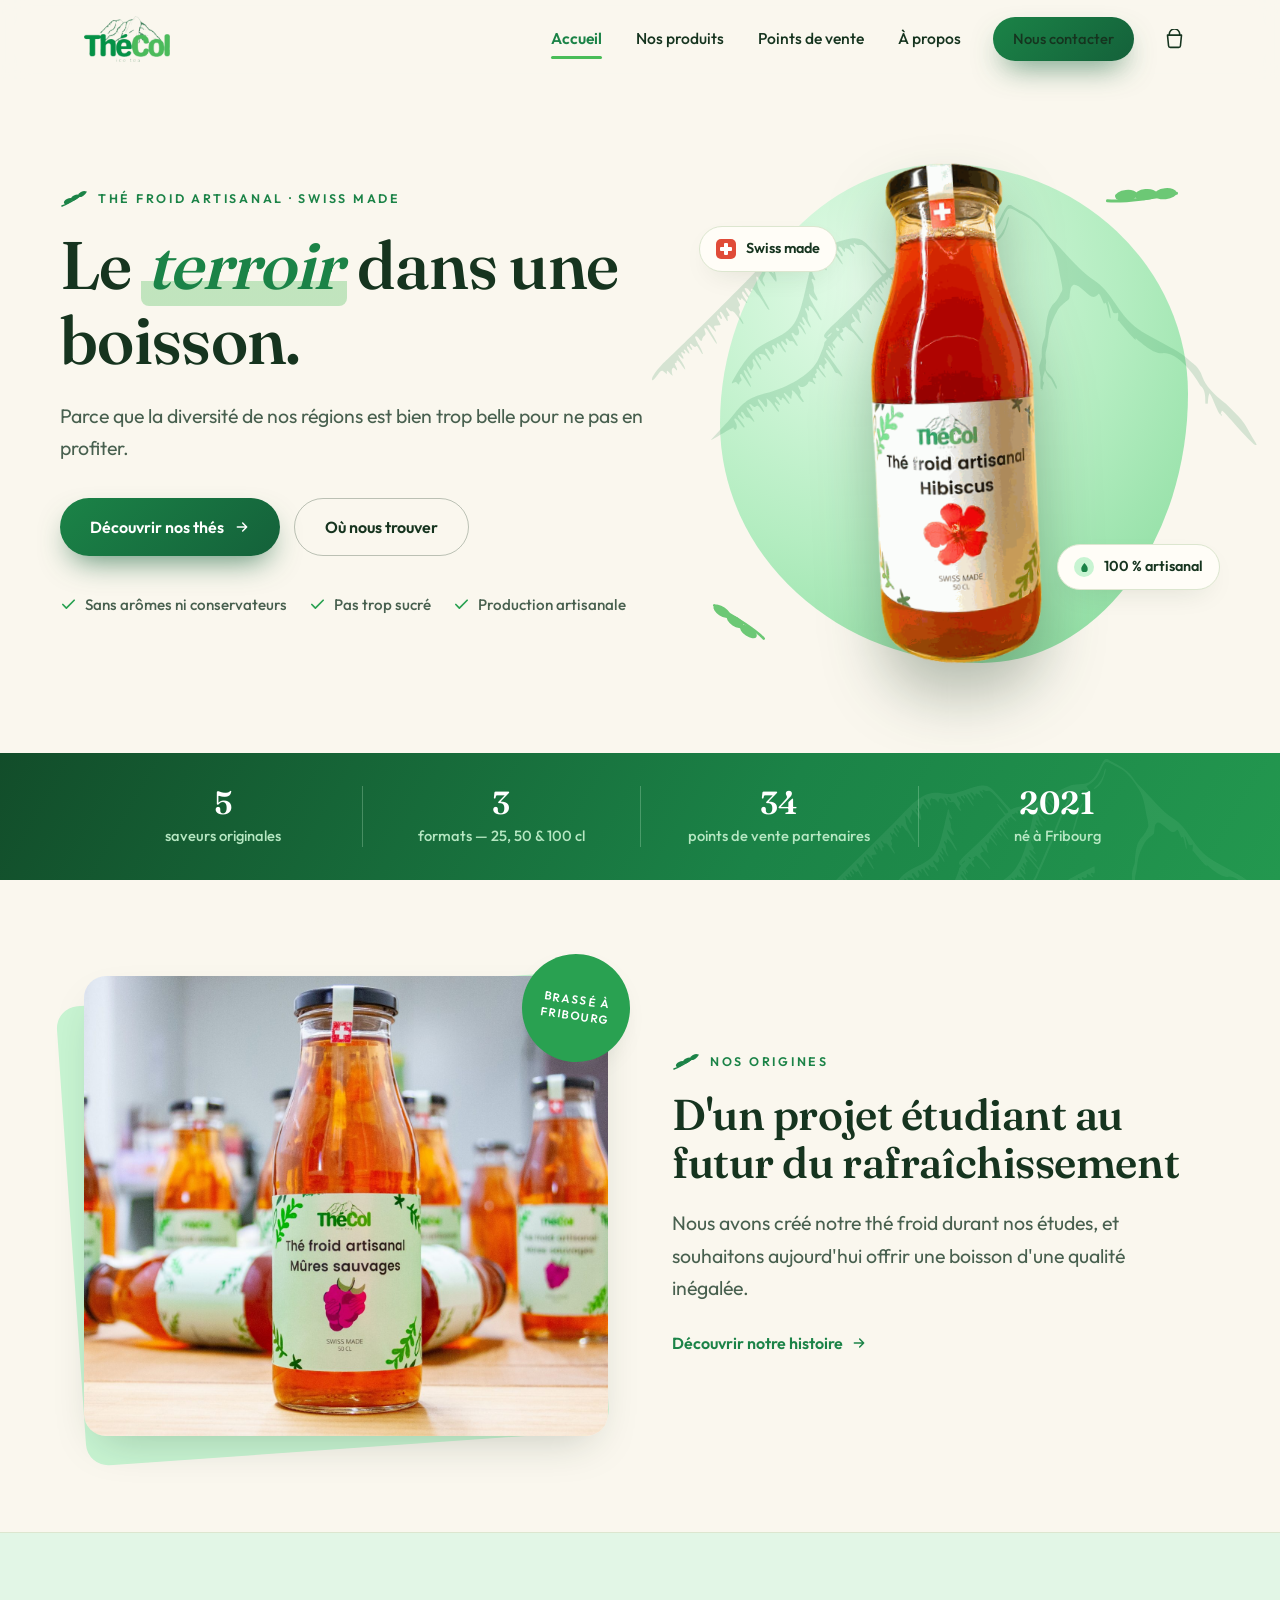
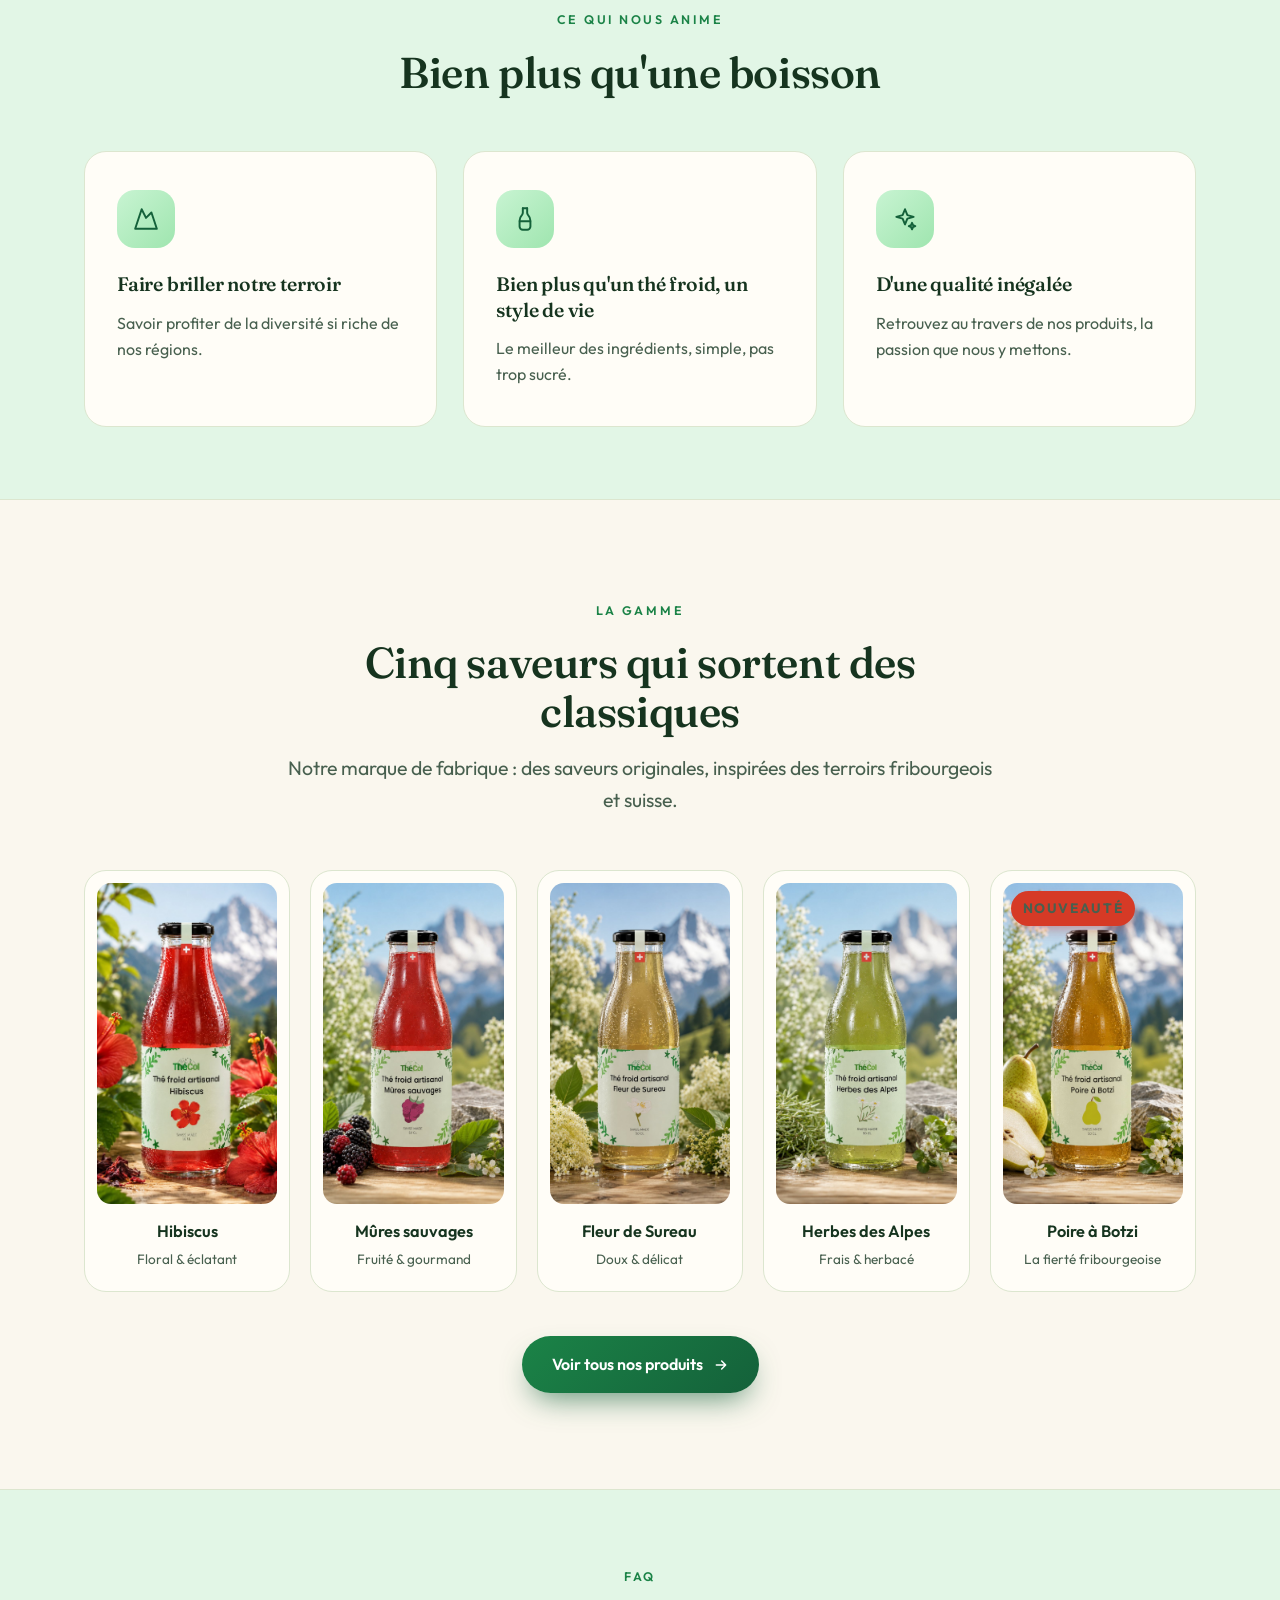
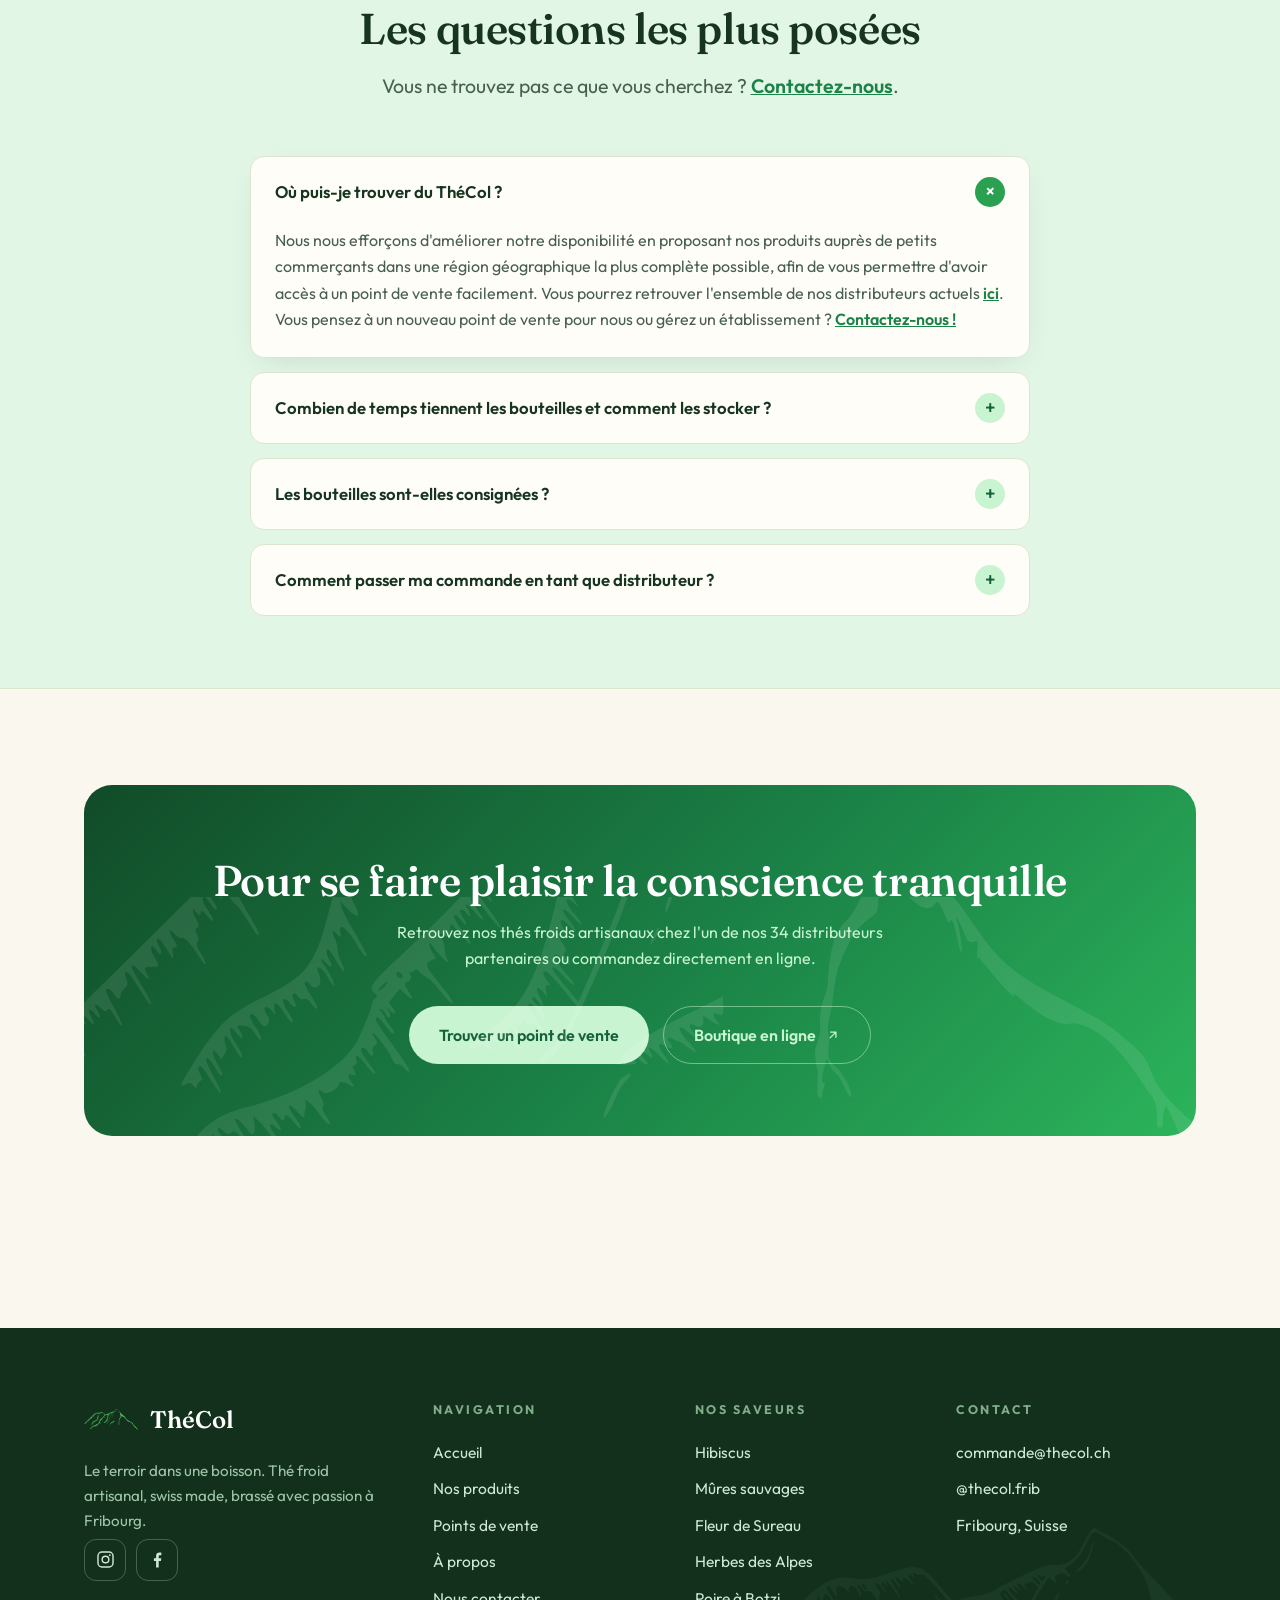
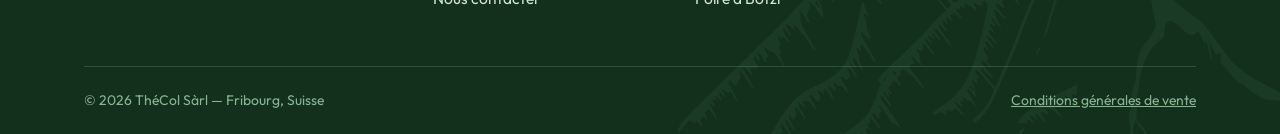
==== index.html @ e75d7a5d "SEO complet, accessibilité, WebP, carte interactive et outils de validation" ====
<!DOCTYPE html>
<html lang="fr">
<head>
  <meta charset="UTF-8">
  <meta name="viewport" content="width=device-width, initial-scale=1.0">
  <title>ThéCol — Le terroir dans une boisson | Thé froid artisanal suisse</title>
  <meta name="description" content="ThéCol brasse à Fribourg des thés froids artisanaux suisses : Hibiscus, Mûres sauvages, Fleur de Sureau, Herbes des Alpes et Poire à Botzi.">
  <link rel="canonical" href="https://philippe-ong.github.io/thecol-site/">
  <meta property="og:type" content="website">
  <meta property="og:site_name" content="ThéCol">
  <meta property="og:title" content="ThéCol — Le terroir dans une boisson">
  <meta property="og:description" content="ThéCol brasse à Fribourg des thés froids artisanaux suisses : Hibiscus, Mûres sauvages, Fleur de Sureau, Herbes des Alpes et Poire à Botzi.">
  <meta property="og:url" content="https://philippe-ong.github.io/thecol-site/">
  <meta property="og:image" content="https://philippe-ong.github.io/thecol-site/assets/web/photo-groupe.jpg">
  <meta name="twitter:card" content="summary_large_image">
  <meta name="twitter:title" content="ThéCol — Le terroir dans une boisson">
  <meta name="twitter:description" content="ThéCol brasse à Fribourg des thés froids artisanaux suisses : Hibiscus, Mûres sauvages, Fleur de Sureau, Herbes des Alpes et Poire à Botzi.">
  <meta name="twitter:url" content="https://philippe-ong.github.io/thecol-site/">
  <meta name="twitter:image" content="https://philippe-ong.github.io/thecol-site/assets/web/photo-groupe.jpg">
  <link rel="icon" type="image/svg+xml" href="assets/web/montagne.svg">
  <link rel="icon" type="image/png" sizes="192x192" href="assets/web/icon-192.png">
  <link rel="apple-touch-icon" href="assets/web/icon-192.png">
  <link rel="stylesheet" href="css/style.css?v=6">
  <script type="application/ld+json">
  {
    "@context": "https://schema.org",
    "@type": "Organization",
    "name": "ThéCol Sàrl",
    "url": "https://philippe-ong.github.io/thecol-site/",
    "logo": "https://philippe-ong.github.io/thecol-site/assets/web/logo-header.png",
    "description": "ThéCol brasse à Fribourg des thés froids artisanaux suisses : Hibiscus, Mûres sauvages, Fleur de Sureau, Herbes des Alpes et Poire à Botzi.",
    "address": {
      "@type": "PostalAddress",
      "addressLocality": "Fribourg",
      "addressCountry": "CH"
    },
    "sameAs": [
      "https://www.instagram.com/thecol.frib/",
      "https://www.facebook.com/thecol.frib/"
    ]
  }
  </script>
  <script type="application/ld+json">
  {
    "@context": "https://schema.org",
    "@type": "FAQPage",
    "mainEntity": [
      {
        "@type": "Question",
        "name": "Où puis-je trouver du ThéCol ?",
        "acceptedAnswer": {
          "@type": "Answer",
          "text": "Nous nous efforçons d'améliorer notre disponibilité en proposant nos produits auprès de petits commerçants dans une région géographique la plus complète possible. Vous retrouverez l'ensemble de nos distributeurs actuels sur la page Points de vente. Vous pensez à un nouveau point de vente pour nous ou gérez un établissement ? Contactez-nous !"
        }
      },
      {
        "@type": "Question",
        "name": "Combien de temps tiennent les bouteilles et comment les stocker ?",
        "acceptedAnswer": {
          "@type": "Answer",
          "text": "Nous appliquons une date de péremption de 6 mois à compter de la production à nos bouteilles. Hermétiquement fermées, il n'est pas nécessaire de les stocker au frigo. Une simple protection à l'abri de la lumière et de la chaleur garantira à vos thés froids un environnement parfait ! Une fois ouvert, laissez votre boisson préférée au frigo et finissez-la sans tarder."
        }
      },
      {
        "@type": "Question",
        "name": "Les bouteilles sont-elles consignées ?",
        "acceptedAnswer": {
          "@type": "Answer",
          "text": "Pour des raisons de logistique, nous n'appliquons pas de consigne sur nos bouteilles. Vous pouvez donc les garder ou les rendre. La plupart de nos distributeurs acceptent de récupérer vos bouteilles vides et nous les transmettent lorsque nous les livrons à nouveau."
        }
      },
      {
        "@type": "Question",
        "name": "Comment passer ma commande en tant que distributeur ?",
        "acceptedAnswer": {
          "@type": "Answer",
          "text": "Si vous êtes déjà distributeur, vous pouvez nous envoyer votre commande par mail à l'adresse commande@thecol.ch. Si vous n'êtes pas encore distributeur et souhaitez en savoir plus, n'hésitez pas à nous contacter, c'est avec plaisir que nous vous renseignerons."
        }
      }
    ]
  }
  </script>
</head>
<body>

  <a class="skip-link" href="#main-content">Aller au contenu</a>

  <!-- ======================= Header ======================= -->
  <header class="site-header">
    <div class="wrap header-inner">
      <a class="brand" href="index.html" aria-label="ThéCol — accueil">
        <img src="assets/web/logo-header.png" alt="ThéCol">
      </a>
      <nav class="main-nav" aria-label="Navigation principale">
        <a href="index.html" class="active" aria-current="page">Accueil</a>
        <a href="produits.html">Nos produits</a>
        <a href="points-de-vente.html">Points de vente</a>
        <a href="a-propos.html">À propos</a>
        <a href="contact.html" class="btn small">Nous contacter</a>
      </nav>
      <div class="header-actions">
        <button class="cart-btn" aria-label="Ouvrir le panier">
          <svg width="21" height="21" viewBox="0 0 24 24" fill="none" stroke="currentColor" stroke-width="1.8" stroke-linecap="round" stroke-linejoin="round" aria-hidden="true"><path d="M6 7V6a6 6 0 0 1 12 0v1"/><path d="M4 7h16l-1.2 12.1a2 2 0 0 1-2 1.9H7.2a2 2 0 0 1-2-1.9L4 7Z"/></svg>
          <span class="cart-count" data-cart-count hidden>0</span>
        </button>
        <button class="nav-toggle" aria-label="Ouvrir le menu" aria-expanded="false">
          <span></span><span></span><span></span>
        </button>
      </div>
    </div>
  </header>

  <main id="main-content">
    <!-- ======================= Hero ======================= -->
    <section class="hero">
      <div class="wrap hero-inner">
        <div>
          <span class="overline">
            <svg width="28" height="18" viewBox="0 0 28 18" aria-hidden="true"><g fill="currentColor"><path d="M2 16C8 14 16 9 26 2" stroke="currentColor" stroke-width="1.5" fill="none" stroke-linecap="round"/><ellipse cx="8" cy="11" rx="4.5" ry="2.2" transform="rotate(-30 8 11)"/><ellipse cx="15" cy="7.5" rx="4.5" ry="2.2" transform="rotate(-30 15 7.5)"/><ellipse cx="22" cy="4" rx="4.5" ry="2.2" transform="rotate(-30 22 4)"/></g></svg>
            Thé froid artisanal · Swiss made
          </span>
          <h1 class="display">Le <em>terroir</em> dans une boisson.</h1>
          <p class="lead">Parce que la diversité de nos régions est bien trop belle pour ne pas en profiter.</p>
          <div class="hero-actions">
            <a class="btn" href="produits.html">Découvrir nos thés
              <svg width="16" height="16" viewBox="0 0 24 24" fill="none" stroke="currentColor" stroke-width="2.2" stroke-linecap="round" stroke-linejoin="round" aria-hidden="true"><path d="M5 12h14m-6-6 6 6-6 6"/></svg>
            </a>
            <a class="btn ghost" href="points-de-vente.html">Où nous trouver</a>
          </div>
          <ul class="hero-facts">
            <li><svg width="17" height="17" viewBox="0 0 24 24" fill="none" stroke="currentColor" stroke-width="2.4" stroke-linecap="round" stroke-linejoin="round" aria-hidden="true"><path d="M20 6 9 17l-5-5"/></svg>Sans arômes ni conservateurs</li>
            <li><svg width="17" height="17" viewBox="0 0 24 24" fill="none" stroke="currentColor" stroke-width="2.4" stroke-linecap="round" stroke-linejoin="round" aria-hidden="true"><path d="M20 6 9 17l-5-5"/></svg>Pas trop sucré</li>
            <li><svg width="17" height="17" viewBox="0 0 24 24" fill="none" stroke="currentColor" stroke-width="2.4" stroke-linecap="round" stroke-linejoin="round" aria-hidden="true"><path d="M20 6 9 17l-5-5"/></svg>Production artisanale</li>
          </ul>
        </div>

        <div class="hero-art" aria-hidden="true">
          <div class="hero-blob"></div>
          <div class="hero-mountain"></div>
          <svg class="sprig s1" width="70" height="46" viewBox="0 0 28 18"><g fill="currentColor"><path d="M2 16C8 14 16 9 26 2" stroke="currentColor" stroke-width="1.2" fill="none" stroke-linecap="round"/><ellipse cx="8" cy="11" rx="4.5" ry="2.2" transform="rotate(-30 8 11)"/><ellipse cx="15" cy="7.5" rx="4.5" ry="2.2" transform="rotate(-30 15 7.5)"/><ellipse cx="22" cy="4" rx="4.5" ry="2.2" transform="rotate(-30 22 4)"/></g></svg>
          <svg class="sprig s2" width="60" height="40" viewBox="0 0 28 18"><g fill="currentColor"><path d="M2 16C8 14 16 9 26 2" stroke="currentColor" stroke-width="1.2" fill="none" stroke-linecap="round"/><ellipse cx="8" cy="11" rx="4.5" ry="2.2" transform="rotate(-30 8 11)"/><ellipse cx="15" cy="7.5" rx="4.5" ry="2.2" transform="rotate(-30 15 7.5)"/><ellipse cx="22" cy="4" rx="4.5" ry="2.2" transform="rotate(-30 22 4)"/></g></svg>
          <img class="hero-bottle" src="assets/web/cut-hibiscus.png" alt="Bouteille de thé froid artisanal ThéCol Hibiscus" width="235" height="720">
          <span class="hero-chip c1"><span class="swiss-cross"></span>Swiss made</span>
          <span class="hero-chip c2"><span class="leaf-dot"><svg width="11" height="11" viewBox="0 0 24 24" fill="currentColor"><path d="M12 2C7 7 5 11 5 15a7 7 0 0 0 14 0c0-4-2-8-7-13Z"/></svg></span>100&nbsp;% artisanal</span>
        </div>
      </div>
    </section>

    <!-- ======================= Stats ======================= -->
    <section class="stats-band" aria-label="ThéCol en quelques chiffres">
      <div class="wrap stats-grid">
        <div class="stat reveal"><b>5</b><span>saveurs originales</span></div>
        <div class="stat reveal d1"><b>3</b><span>formats — 25, 50 &amp; 100&nbsp;cl</span></div>
        <div class="stat reveal d2"><b>34</b><span>points de vente partenaires</span></div>
        <div class="stat reveal d3"><b>2021</b><span>né à Fribourg</span></div>
      </div>
    </section>

    <!-- ======================= Origines ======================= -->
    <section class="section">
      <div class="wrap split">
        <div class="split-img reveal">
          <img src="assets/web/photo-groupe.jpg" alt="Bouteilles de thé froid ThéCol fraîchement produites" loading="lazy">
          <span class="badge-round">Brassé à<br>Fribourg</span>
        </div>
        <div class="reveal d1">
          <span class="overline">
            <svg width="28" height="18" viewBox="0 0 28 18" aria-hidden="true"><g fill="currentColor"><path d="M2 16C8 14 16 9 26 2" stroke="currentColor" stroke-width="1.5" fill="none" stroke-linecap="round"/><ellipse cx="8" cy="11" rx="4.5" ry="2.2" transform="rotate(-30 8 11)"/><ellipse cx="15" cy="7.5" rx="4.5" ry="2.2" transform="rotate(-30 15 7.5)"/><ellipse cx="22" cy="4" rx="4.5" ry="2.2" transform="rotate(-30 22 4)"/></g></svg>
            Nos origines
          </span>
          <h2>D'un projet étudiant au futur du rafraîchissement</h2>
          <p class="lead">Nous avons créé notre thé froid durant nos études, et souhaitons aujourd'hui offrir une boisson d'une qualité inégalée.</p>
          <a class="link-arrow" href="a-propos.html">Découvrir notre histoire
            <svg width="16" height="16" viewBox="0 0 24 24" fill="none" stroke="currentColor" stroke-width="2.2" stroke-linecap="round" stroke-linejoin="round" aria-hidden="true"><path d="M5 12h14m-6-6 6 6-6 6"/></svg>
          </a>
        </div>
      </div>
    </section>

    <!-- ======================= Piliers ======================= -->
    <section class="section tight" style="background: var(--mint-soft); border-block: 1px solid var(--line);">
      <div class="wrap">
        <div class="section-head center reveal">
          <span class="overline">Ce qui nous anime</span>
          <h2>Bien plus qu'une boisson</h2>
        </div>
        <div class="cards-3">
          <article class="pillar reveal">
            <div class="ico">
              <svg width="26" height="26" viewBox="0 0 24 24" fill="none" stroke="currentColor" stroke-width="1.8" stroke-linecap="round" stroke-linejoin="round" aria-hidden="true"><path d="m8 3 4 8 5-5 5 15H2L8 3Z"/></svg>
            </div>
            <h3>Faire briller notre terroir</h3>
            <p>Savoir profiter de la diversité si riche de nos régions.</p>
          </article>
          <article class="pillar reveal d1">
            <div class="ico">
              <svg width="26" height="26" viewBox="0 0 24 24" fill="none" stroke="currentColor" stroke-width="1.8" stroke-linecap="round" stroke-linejoin="round" aria-hidden="true"><path d="M10 2h4"/><path d="M10 2v4.3c0 .6-.2 1.1-.6 1.6C8 9.5 7 11.4 7 13.5V19a3 3 0 0 0 3 3h4a3 3 0 0 0 3-3v-5.5c0-2.1-1-4-2.4-5.6-.4-.5-.6-1-.6-1.6V2"/><path d="M7.2 14h9.6"/></svg>
            </div>
            <h3>Bien plus qu'un thé froid, un style de vie</h3>
            <p>Le meilleur des ingrédients, simple, pas trop sucré.</p>
          </article>
          <article class="pillar reveal d2">
            <div class="ico">
              <svg width="26" height="26" viewBox="0 0 24 24" fill="none" stroke="currentColor" stroke-width="1.8" stroke-linejoin="round" aria-hidden="true"><path d="M12 3l2.2 5.4L20 10l-5.8 1.6L12 17l-2.2-5.4L4 10l5.8-1.6L12 3Z"/><path d="M18.5 15.5l.9 2.1 2.1.9-2.1.9-.9 2.1-.9-2.1-2.1-.9 2.1-.9.9-2.1Z"/></svg>
            </div>
            <h3>D'une qualité inégalée</h3>
            <p>Retrouvez au travers de nos produits, la passion que nous y mettons.</p>
          </article>
        </div>
      </div>
    </section>

    <!-- ======================= Saveurs ======================= -->
    <section class="section">
      <div class="wrap">
        <div class="section-head center reveal">
          <span class="overline">La gamme</span>
          <h2>Cinq saveurs qui sortent des classiques</h2>
          <p class="lead" style="margin-top:16px">Notre marque de fabrique&nbsp;: des saveurs originales, inspirées des terroirs fribourgeois et suisse.</p>
        </div>
        <div class="flavor-row">
          <a class="flavor-card reveal" href="produit-hibiscus.html">
            <img src="assets/web/produit-hibiscus.jpg" alt="ThéCol Hibiscus" loading="lazy">
            <b>Hibiscus</b>
            <span>Floral &amp; éclatant</span>
          </a>
          <a class="flavor-card reveal d1" href="produit-mures.html">
            <img src="assets/web/produit-mures.jpg" alt="ThéCol Mûres sauvages" loading="lazy">
            <b>Mûres sauvages</b>
            <span>Fruité &amp; gourmand</span>
          </a>
          <a class="flavor-card reveal d2" href="produit-sureau.html">
            <img src="assets/web/produit-sureau.jpg" alt="ThéCol Fleur de Sureau" loading="lazy">
            <b>Fleur de Sureau</b>
            <span>Doux &amp; délicat</span>
          </a>
          <a class="flavor-card reveal d3" href="produit-herbes.html">
            <img src="assets/web/produit-herbes.jpg" alt="ThéCol Herbes des Alpes" loading="lazy">
            <b>Herbes des Alpes</b>
            <span>Frais &amp; herbacé</span>
          </a>
          <a class="flavor-card reveal d4" href="produit-poire.html">
            <span class="badge-new">Nouveauté</span>
            <img src="assets/web/produit-poire.jpg" alt="ThéCol Poire à Botzi" loading="lazy">
            <b>Poire à Botzi</b>
            <span>La fierté fribourgeoise</span>
          </a>
        </div>
        <div class="center" style="margin-top: 44px;">
          <a class="btn" href="produits.html">Voir tous nos produits
            <svg width="16" height="16" viewBox="0 0 24 24" fill="none" stroke="currentColor" stroke-width="2.2" stroke-linecap="round" stroke-linejoin="round" aria-hidden="true"><path d="M5 12h14m-6-6 6 6-6 6"/></svg>
          </a>
        </div>
      </div>
    </section>

    <!-- ======================= FAQ ======================= -->
    <section class="section tight" id="faq" style="background: var(--mint-soft); border-block: 1px solid var(--line);">
      <div class="wrap">
        <div class="section-head center reveal">
          <span class="overline">FAQ</span>
          <h2>Les questions les plus posées</h2>
          <p class="lead" style="margin-top:16px">Vous ne trouvez pas ce que vous cherchez&nbsp;? <a href="contact.html" style="color:var(--green-700);font-weight:600;">Contactez-nous</a>.</p>
        </div>
        <div class="faq-list reveal">
          <details class="faq" open>
            <summary>Où puis-je trouver du ThéCol&nbsp;? <span class="faq-plus">+</span></summary>
            <div class="faq-body">
              <p>Nous nous efforçons d'améliorer notre disponibilité en proposant nos produits auprès de petits commerçants dans une région géographique la plus complète possible, afin de vous permettre d'avoir accès à un point de vente facilement. Vous pourrez retrouver l'ensemble de nos distributeurs actuels <a href="points-de-vente.html">ici</a>. Vous pensez à un nouveau point de vente pour nous ou gérez un établissement&nbsp;? <a href="contact.html">Contactez-nous&nbsp;!</a></p>
            </div>
          </details>
          <details class="faq">
            <summary>Combien de temps tiennent les bouteilles et comment les stocker&nbsp;? <span class="faq-plus">+</span></summary>
            <div class="faq-body">
              <p>Nous appliquons une date de péremption de 6 mois à compter de la production à nos bouteilles. Hermétiquement fermées, il n'est pas nécessaire de les stocker au frigo. Une simple protection à l'abri de la lumière et de la chaleur garantira à vos thés froids un environnement parfait&nbsp;! Une fois ouvert, laissez votre boisson préférée au frigo et finissez-la sans tarder, avant que quelqu'un d'autre ne le fasse&nbsp;!</p>
            </div>
          </details>
          <details class="faq">
            <summary>Les bouteilles sont-elles consignées&nbsp;? <span class="faq-plus">+</span></summary>
            <div class="faq-body">
              <p>Pour des raisons de logistique, nous n'appliquons pas de consigne sur nos bouteilles. Vous pouvez donc les garder ou les rendre. La plupart de nos distributeurs acceptent de récupérer vos bouteilles vides et nous les transmettent lorsque nous les livrons à nouveau, mais vous pouvez aussi leur trouver une nouvelle utilisation&nbsp;: gourde, vase, lampe ou chandelier, partagez-nous vos meilleures idées&nbsp;!</p>
            </div>
          </details>
          <details class="faq">
            <summary>Comment passer ma commande en tant que distributeur&nbsp;? <span class="faq-plus">+</span></summary>
            <div class="faq-body">
              <p>Si vous êtes déjà distributeur, vous pouvez nous envoyer votre commande par mail à l'adresse <a href="mailto:commande@thecol.ch">commande@thecol.ch</a> ou à toute autre adresse mail avec laquelle vous auriez déjà eu contact. Si vous n'êtes pas encore distributeur, êtes intéressé à le devenir et souhaitez en savoir plus, n'hésitez pas à <a href="contact.html">nous contacter</a>, c'est avec plaisir que nous vous renseignerons.</p>
            </div>
          </details>
        </div>
      </div>
    </section>

    <!-- ======================= CTA ======================= -->
    <section class="section">
      <div class="wrap">
        <div class="cta-band reveal">
          <div class="mountain" aria-hidden="true"></div>
          <h2>Pour se faire plaisir la conscience tranquille</h2>
          <p>Retrouvez nos thés froids artisanaux chez l'un de nos 34 distributeurs partenaires ou commandez directement en ligne.</p>
          <div class="hero-actions">
            <a class="btn light" href="points-de-vente.html">Trouver un point de vente</a>
            <a class="btn ghost-light" href="https://www.thecol.ch/shop" target="_blank" rel="noopener">Boutique en ligne
              <svg width="14" height="14" viewBox="0 0 24 24" fill="none" stroke="currentColor" stroke-width="2.2" stroke-linecap="round" stroke-linejoin="round" aria-hidden="true"><path d="M7 17 17 7M8 7h9v9"/></svg>
            </a>
          </div>
        </div>
      </div>
    </section>
  </main>

  <!-- ======================= Footer ======================= -->
  <footer class="site-footer">
    <div class="mountain" aria-hidden="true"></div>
    <div class="wrap">
      <div class="footer-grid">
        <div class="footer-brand">
          <div class="foot-logo"><span class="m" aria-hidden="true"></span><b>ThéCol</b></div>
          <p>Le terroir dans une boisson. Thé froid artisanal, swiss made, brassé avec passion à Fribourg.</p>
          <div class="social-row">
            <a href="https://www.instagram.com/thecol.frib/" target="_blank" rel="noopener" aria-label="Instagram">
              <svg width="19" height="19" viewBox="0 0 24 24" fill="none" stroke="currentColor" stroke-width="1.8" stroke-linecap="round" aria-hidden="true"><rect x="2.5" y="2.5" width="19" height="19" rx="5"/><circle cx="12" cy="12" r="4.2"/><circle cx="17.4" cy="6.6" r="1.1" fill="currentColor" stroke="none"/></svg>
            </a>
            <a href="https://www.facebook.com/thecol.frib/" target="_blank" rel="noopener" aria-label="Facebook">
              <svg width="19" height="19" viewBox="0 0 24 24" fill="currentColor" aria-hidden="true"><path d="M13.5 22v-8h2.8l.5-3.5h-3.3V8.2c0-1 .3-1.7 1.7-1.7h1.7V3.4c-.3 0-1.3-.1-2.5-.1-2.5 0-4.2 1.5-4.2 4.3v2.9H7.5V14h2.7v8h3.3Z"/></svg>
            </a>
          </div>
        </div>
        <nav aria-label="Navigation du pied de page">
          <p class="footer-title">Navigation</p>
          <ul>
            <li><a href="index.html">Accueil</a></li>
            <li><a href="produits.html">Nos produits</a></li>
            <li><a href="points-de-vente.html">Points de vente</a></li>
            <li><a href="a-propos.html">À propos</a></li>
            <li><a href="contact.html">Nous contacter</a></li>
          </ul>
        </nav>
        <div>
          <p class="footer-title">Nos saveurs</p>
          <ul>
            <li><a href="produit-hibiscus.html">Hibiscus</a></li>
            <li><a href="produit-mures.html">Mûres sauvages</a></li>
            <li><a href="produit-sureau.html">Fleur de Sureau</a></li>
            <li><a href="produit-herbes.html">Herbes des Alpes</a></li>
            <li><a href="produit-poire.html">Poire à Botzi</a></li>
          </ul>
        </div>
        <div>
          <p class="footer-title">Contact</p>
          <ul>
            <li><a href="mailto:commande@thecol.ch">commande@thecol.ch</a></li>
            <li><a href="https://www.instagram.com/thecol.frib/" target="_blank" rel="noopener">@thecol.frib</a></li>
            <li>Fribourg, Suisse</li>
          </ul>
        </div>
      </div>
      <div class="footer-bottom">
        <span>© <span data-year>2026</span> ThéCol Sàrl — Fribourg, Suisse</span>
        <a href="contact.html#cgv">Conditions générales de vente</a>
      </div>
    </div>
  </footer>

  <script src="js/main.js?v=6"></script>
</body>
</html>
---- css/style.css ----
/* ==========================================================================
   ThéCol — thecol.ch (version remasterisée)
   Palette issue du logo : vert #29a151 / #49bd58, menthe #dbfee0
   ========================================================================== */

/* Polices auto-hébergées (variables, sous-ensemble latin) */
@font-face {
  font-family: "Fraunces";
  src: url("../assets/fonts/fraunces-latin.woff2") format("woff2");
  font-weight: 100 900;
  font-style: normal;
  font-display: swap;
}
@font-face {
  font-family: "Outfit";
  src: url("../assets/fonts/outfit-latin.woff2") format("woff2");
  font-weight: 100 900;
  font-style: normal;
  font-display: swap;
}

:root {
  --ink: #16341f;
  --ink-soft: #48604f;
  --green-800: #14613a;
  --green-700: #1b8347;
  --green: #29a151;
  --green-light: #49bd58;
  --mint: #c8f4d2;
  --mint-soft: #e2f6e6;
  --cream: #faf7ee;
  --card: #fffdf7;
  --line: #dce6cf;
  --red: #e04b38;
  --amber: #d9a441;

  --hibiscus: #d43e4b;   --hibiscus-soft: #fcdfdb;
  --mures: #ad3f7f;      --mures-soft: #f8d9ea;
  --sureau: #c9973b;     --sureau-soft: #f9e8c4;
  --herbes: #63a832;     --herbes-soft: #e5f3cd;
  --poire: #9fb62c;      --poire-soft: #eef3c4;

  --font-display: "Fraunces", Georgia, serif;
  --font-body: "Outfit", "Segoe UI", sans-serif;

  --radius: 22px;
  --radius-sm: 14px;
  --shadow: 0 18px 45px -18px rgba(22, 52, 31, 0.25);
  --shadow-soft: 0 10px 30px -14px rgba(22, 52, 31, 0.18);
  --wrap: 1160px;

  /* Couleurs « accessibles » (contraste texte blanc >= 4.5:1) tout en conservant l'identité */
  --btn-grad-from: #1b8347; /* ratio 4.79:1 sur blanc */
  --btn-grad-to:   #14613a; /* ratio 7.50:1 sur blanc */
  --btn-shadow:   0 14px 30px -10px rgba(20, 97, 58, 0.7);
  --badge-red:    #d63a26; /* ratio 4.67:1 sur blanc */
  --focus-ring:   #0e6b32;
}

* { margin: 0; padding: 0; box-sizing: border-box; }

html { scroll-behavior: smooth; scroll-padding-top: 96px; }

body {
  font-family: var(--font-body);
  font-weight: 400;
  color: var(--ink);
  background: var(--cream);
  line-height: 1.65;
  -webkit-font-smoothing: antialiased;
  overflow-x: hidden;
}

img { max-width: 100%; display: block; }
a { color: inherit; }
ul { list-style: none; }
button { font: inherit; cursor: pointer; }

.wrap { max-width: var(--wrap); margin: 0 auto; padding: 0 24px; }

::selection { background: var(--green-light); color: #fff; }

/* ---------- Accessibilité : skip link, focus, utilitaires ---------- */

/* Focus visible uniforme et net (liens, boutons, champs, contrôles) */
:focus { outline: none; }
a:focus-visible,
button:focus-visible,
input:focus-visible,
textarea:focus-visible,
select:focus-visible,
summary:focus-visible,
[tabindex]:focus-visible,
.format-pill input:focus-visible + span {
  outline: 3px solid var(--focus-ring);
  outline-offset: 3px;
  border-radius: 10px;
}
/* Variante pour les éléments qui ont déjà leur propre cadre (chips, pills, qty) : on conserve la bordure */
.chip:focus-visible,
.cart-btn:focus-visible,
.cart-close:focus-visible,
.nav-toggle:focus-visible,
.ci-remove:focus-visible,
.pd-thumb:focus-visible {
  outline: 3px solid var(--focus-ring);
  outline-offset: 3px;
}

/* Skip link */
.skip-link {
  position: fixed; left: 12px; top: -100px; z-index: 200;
  background: var(--green-800); color: #fff;
  padding: 12px 18px; border-radius: 10px;
  font-weight: 600; text-decoration: none;
  box-shadow: var(--shadow);
  transition: top 0.2s ease;
}
.skip-link:focus,
.skip-link:focus-visible {
  top: 12px;
  outline: 3px solid #fff;
  outline-offset: 2px;
}

/* aria-current pour le lien de navigation actif */
.main-nav a[aria-current="page"] { color: var(--green-700); font-weight: 600; }
.main-nav a[aria-current="page"]::after {
  content: ""; position: absolute; left: 14px; right: 14px; bottom: 2px;
  height: 3px; border-radius: 3px; background: var(--green-light);
}

/* utilitaire visually-hidden pour aria-live concis */
.visually-hidden {
  position: absolute !important;
  width: 1px; height: 1px; padding: 0; margin: -1px;
  overflow: hidden; clip: rect(0, 0, 0, 0);
  white-space: nowrap; border: 0;
}

/* ---------- Typographie ---------- */

h1, h2, h3 { font-family: var(--font-display); font-weight: 560; line-height: 1.12; letter-spacing: -0.01em; }

.display { font-size: clamp(2.7rem, 5.6vw, 4.2rem); }
h2, .h2 { font-size: clamp(1.9rem, 3.4vw, 2.7rem); }
h3 { font-size: 1.22rem; line-height: 1.3; }

.lead { font-size: clamp(1.05rem, 1.6vw, 1.22rem); color: var(--ink-soft); max-width: 58ch; }

.overline {
  display: inline-flex; align-items: center; gap: 10px;
  font-size: 0.78rem; font-weight: 600; letter-spacing: 0.22em;
  text-transform: uppercase; color: var(--green-700);
  margin-bottom: 18px;
}
.overline svg { flex: none; }

.center { text-align: center; }
.center .lead { margin-inline: auto; }

/* ---------- Boutons ---------- */

.btn {
  display: inline-flex; align-items: center; gap: 10px;
  background: linear-gradient(135deg, var(--btn-grad-from), var(--btn-grad-to));
  color: #fff; text-decoration: none;
  font-weight: 600; font-size: 1rem;
  padding: 15px 30px; border-radius: 999px;
  border: none;
  box-shadow: var(--btn-shadow);
  transition: transform 0.2s ease, filter 0.2s ease, box-shadow 0.2s ease;
}
.btn:hover { filter: brightness(1.08) saturate(1.1); transform: translateY(-2px); box-shadow: 0 18px 36px -10px rgba(20, 97, 58, 0.7); }
.btn svg { transition: transform 0.2s ease; }
.btn:hover svg { transform: translateX(3px); }

.btn.ghost {
  background: transparent; color: var(--ink);
  border: 1.5px solid rgba(22, 52, 31, 0.28);
  box-shadow: none;
}
.btn.ghost:hover { background: rgba(22, 52, 31, 0.06); color: var(--ink); transform: translateY(-2px); }

.btn.light { background: var(--mint); color: var(--green-800); box-shadow: none; }
.btn.light:hover { background: #fff; }

.btn.ghost-light { background: transparent; color: var(--mint); border: 1.5px solid rgba(219, 254, 224, 0.45); box-shadow: none; }
.btn.ghost-light:hover { background: rgba(219, 254, 224, 0.12); transform: translateY(-2px); }

.btn.small { padding: 10px 20px; font-size: 0.92rem; }

/* ---------- Header ---------- */

.site-header {
  position: sticky; top: 0; z-index: 60;
  background: rgba(250, 247, 238, 0.86);
  backdrop-filter: blur(14px);
  -webkit-backdrop-filter: blur(14px);
  border-bottom: 1px solid transparent;
  transition: border-color 0.25s ease, box-shadow 0.25s ease;
}
.site-header.scrolled { border-bottom-color: var(--line); box-shadow: 0 8px 30px -20px rgba(22, 52, 31, 0.25); }

.header-inner {
  display: flex; align-items: center; justify-content: flex-start;
  gap: 18px; height: 78px;
}

.brand { display: inline-flex; align-items: center; text-decoration: none; }
.brand img { height: 46px; width: auto; }

.header-actions { display: flex; align-items: center; gap: 2px; }

.cart-btn {
  position: relative; width: 44px; height: 44px;
  border: none; background: none; cursor: pointer;
  border-radius: 12px; display: grid; place-items: center;
  color: var(--ink);
  transition: background 0.2s ease, color 0.2s ease;
}
.cart-btn:hover { background: var(--mint-soft); color: var(--green-800); }
.cart-count {
  position: absolute; top: 1px; right: -1px;
  background: var(--badge-red); color: #fff;
  font-size: 0.68rem; font-weight: 700;
  min-width: 18px; height: 18px; border-radius: 999px;
  display: grid; place-items: center; padding: 0 4px;
}
.cart-count[hidden] { display: none; }

.main-nav { display: flex; align-items: center; gap: 6px; margin-left: auto; }
.main-nav a {
  position: relative;
  text-decoration: none; font-weight: 500; font-size: 0.98rem;
  color: var(--ink); padding: 9px 14px; border-radius: 999px;
  transition: background 0.2s ease, color 0.2s ease;
}
.main-nav a:hover { background: var(--mint-soft); color: var(--green-800); }
.main-nav a.active { color: var(--green-700); font-weight: 600; }
.main-nav a.active::after {
  content: ""; position: absolute; left: 14px; right: 14px; bottom: 2px;
  height: 3px; border-radius: 3px; background: var(--green-light);
}
.main-nav .btn { margin-left: 12px; }

.nav-toggle {
  display: none; background: none; border: none;
  width: 44px; height: 44px; border-radius: 12px;
  align-items: center; justify-content: center; flex-direction: column; gap: 5px;
}
.nav-toggle span { width: 22px; height: 2px; background: var(--ink); border-radius: 2px; transition: transform 0.25s ease, opacity 0.25s ease; }
.nav-open .nav-toggle span:nth-child(1) { transform: translateY(7px) rotate(45deg); }
.nav-open .nav-toggle span:nth-child(2) { opacity: 0; }
.nav-open .nav-toggle span:nth-child(3) { transform: translateY(-7px) rotate(-45deg); }

/* ---------- Hero (accueil) ---------- */

.hero { position: relative; overflow: clip; }
.hero-inner {
  display: grid; grid-template-columns: 1.05fr 0.95fr;
  align-items: center; gap: 40px;
  padding: 64px 0 90px;
}
.hero h1 { margin-bottom: 22px; }
.hero h1 em {
  font-style: italic; color: var(--green-700);
  background-image: linear-gradient(0deg, rgba(73, 189, 88, 0.32) 0 30%, transparent 30%);
  padding: 0 6px; margin: 0 -3px; border-radius: 8px;
}
.hero .lead { margin-bottom: 34px; }
.hero-actions { display: flex; flex-wrap: wrap; gap: 14px; margin-bottom: 36px; }

.hero-facts { display: flex; flex-wrap: wrap; gap: 10px 22px; color: var(--ink-soft); font-size: 0.95rem; font-weight: 500; }
.hero-facts li { display: inline-flex; align-items: center; gap: 8px; }
.hero-facts svg { color: var(--green); flex: none; }

.hero-art { position: relative; display: flex; justify-content: center; align-items: flex-end; min-height: 520px; }
.hero-blob {
  position: absolute; inset: 4% 6% 0 6%;
  background: radial-gradient(circle at 30% 25%, #e3fbe8 0%, #b4edc1 52%, #83d998 100%);
  border-radius: 48% 52% 44% 56% / 52% 46% 54% 48%;
}
.hero-mountain {
  position: absolute; left: 50%; top: 12%; transform: translateX(-50%);
  width: 120%; height: 46%;
  background: var(--green-700);
  opacity: 0.16;
  -webkit-mask: url("../assets/web/montagne.svg") no-repeat center / contain;
  mask: url("../assets/web/montagne.svg") no-repeat center / contain;
}
.hero-bottle { position: relative; height: 500px; width: auto; transform: rotate(-2.5deg); filter: drop-shadow(0 34px 30px rgba(22, 52, 31, 0.3)); }

.hero-chip {
  position: absolute; z-index: 2;
  display: inline-flex; align-items: center; gap: 10px;
  background: var(--card); border: 1px solid var(--line);
  padding: 10px 16px; border-radius: 999px;
  font-weight: 600; font-size: 0.9rem;
  box-shadow: var(--shadow-soft);
  animation: float 5.5s ease-in-out infinite;
}
.hero-chip.c1 { top: 16%; left: 2%; }
.hero-chip.c2 { bottom: 14%; right: 0; animation-delay: -2.6s; }
.swiss-cross {
  width: 20px; height: 20px; border-radius: 5px; background: var(--red);
  position: relative; flex: none;
}
.swiss-cross::before, .swiss-cross::after {
  content: ""; position: absolute; background: #fff; border-radius: 1px;
  top: 50%; left: 50%; transform: translate(-50%, -50%);
}
.swiss-cross::before { width: 12px; height: 4px; }
.swiss-cross::after { width: 4px; height: 12px; }
.leaf-dot { width: 20px; height: 20px; border-radius: 50%; background: var(--mint); color: var(--green-700); display: grid; place-items: center; flex: none; }

@keyframes float {
  0%, 100% { transform: translateY(0); }
  50% { transform: translateY(-12px); }
}

.sprig { position: absolute; color: var(--green-light); opacity: 0.8; }
.sprig.s1 { top: 6%; right: 8%; transform: rotate(24deg); }
.sprig.s2 { bottom: 4%; left: 4%; transform: rotate(-116deg); }

/* ---------- Bande de stats ---------- */

.stats-band {
  position: relative; overflow: hidden;
  background: linear-gradient(120deg, #124d2a, var(--green-700) 60%, #23984f);
}
.stats-band::after {
  content: ""; position: absolute; right: -4%; bottom: -55%; width: 42%; height: 150%;
  background: var(--mint); opacity: 0.08; pointer-events: none;
  -webkit-mask: url("../assets/web/montagne.svg") no-repeat center bottom / contain;
  mask: url("../assets/web/montagne.svg") no-repeat center bottom / contain;
}
.stats-grid { display: grid; grid-template-columns: repeat(4, 1fr); position: relative; z-index: 1; }
.stat { padding: 32px 18px; text-align: center; position: relative; }
.stat + .stat::before {
  content: ""; position: absolute; left: 0; top: 26%; bottom: 26%;
  width: 1px; background: rgba(219, 254, 224, 0.25);
}
.stat b { display: block; font-family: var(--font-display); font-size: 2rem; font-weight: 600; color: #fff; line-height: 1.15; }
.stat span { font-size: 0.92rem; color: #b6e7c2; font-weight: 500; }

/* ---------- Sections ---------- */

.section { padding: 96px 0; overflow-x: clip; }
.section.tight { padding: 72px 0; }
.section-head { max-width: 720px; margin-bottom: 54px; }
.section-head.center { margin-inline: auto; }

/* Origines (split) */
.split { display: grid; grid-template-columns: 1fr 1fr; gap: 64px; align-items: center; }
.split-img { position: relative; }
.split-img > img {
  width: 100%; height: clamp(300px, 36vw, 460px);
  border-radius: var(--radius); box-shadow: var(--shadow);
  object-fit: cover; object-position: center;
  position: relative; z-index: 1;
}
.split-img::before {
  content: ""; position: absolute; inset: 0;
  transform: rotate(-4deg) translate(-14px, 12px);
  background: var(--mint); border-radius: var(--radius);
}
.split-img .badge-round {
  position: absolute; z-index: 2; right: -22px; top: -22px;
  width: 108px; height: 108px; border-radius: 50%;
  background: var(--green); color: #fff;
  display: grid; place-items: center; text-align: center;
  font-weight: 600; font-size: 0.72rem; letter-spacing: 0.14em; text-transform: uppercase;
  padding: 12px; line-height: 1.35;
  box-shadow: var(--shadow-soft);
  transform: rotate(8deg);
}
.split h2 { margin-bottom: 20px; }
.split .lead { margin-bottom: 26px; }

.link-arrow {
  display: inline-flex; align-items: center; gap: 8px;
  color: var(--green-700); font-weight: 600; text-decoration: none;
  border-bottom: 2px solid transparent; padding-bottom: 2px;
  transition: gap 0.2s ease, border-color 0.2s ease;
}
.link-arrow:hover { gap: 13px; border-color: var(--green-light); }

/* Piliers */
.cards-3 { display: grid; grid-template-columns: repeat(3, 1fr); gap: 26px; }
.pillar {
  background: var(--card); border: 1px solid var(--line);
  border-radius: var(--radius); padding: 38px 32px;
  transition: transform 0.25s ease, box-shadow 0.25s ease;
}
.pillar:hover { transform: translateY(-6px); box-shadow: var(--shadow); }
.pillar .ico {
  width: 58px; height: 58px; border-radius: 18px;
  background: linear-gradient(135deg, var(--mint), #9fe5af);
  color: var(--green-800);
  display: grid; place-items: center; margin-bottom: 24px;
  transition: background 0.25s ease, color 0.25s ease;
}
.pillar:hover .ico { background: linear-gradient(135deg, #31bb63, #1d8f46); color: #fff; }
.pillar h3 { margin-bottom: 12px; }
.pillar p { color: var(--ink-soft); }

/* ---------- Gamme (teaser accueil) ---------- */

.flavor-row {
  display: grid; grid-template-columns: repeat(5, 1fr); gap: 20px;
}
.flavor-row.four { grid-template-columns: repeat(4, 1fr); }
.flavor-card {
  text-decoration: none; display: block;
  background: var(--card); border: 1px solid var(--line);
  border-radius: var(--radius); padding: 12px 12px 20px;
  text-align: center;
  transition: transform 0.25s ease, box-shadow 0.25s ease;
  position: relative;
}
.flavor-card:hover { transform: translateY(-8px); box-shadow: var(--shadow); }
.flavor-card img {
  border-radius: var(--radius-sm);
  aspect-ratio: 9 / 16;
  width: 100%;
  /* Le cadre 9/16 colle aux photos bouteilles Git (rapport ~0.56)
     → object-fit: cover remplit tout l'espace sans zones vides ;
       object-position: center garantit bouchon + étiquette + base */
  object-fit: cover; object-position: center;
}
.flavor-card b { display: block; margin-top: 14px; font-weight: 600; font-size: 1.02rem; }
.flavor-card span { font-size: 0.85rem; color: var(--ink-soft); }
.badge-new {
  position: absolute; top: 20px; left: 20px; z-index: 2;
  background: var(--badge-red); color: #fff;
  font-size: 0.72rem; font-weight: 700; letter-spacing: 0.12em; text-transform: uppercase;
  padding: 6px 12px; border-radius: 999px;
  box-shadow: 0 6px 16px -6px rgba(214, 58, 38, 0.6);
}

/* ---------- FAQ ---------- */

.faq-list { max-width: 780px; margin: 0 auto; display: grid; gap: 14px; }
details.faq {
  background: var(--card); border: 1px solid var(--line);
  border-radius: var(--radius-sm); overflow: hidden;
  transition: box-shadow 0.25s ease;
}
details.faq[open] { box-shadow: var(--shadow-soft); }
details.faq summary {
  list-style: none; cursor: pointer;
  display: flex; align-items: center; justify-content: space-between; gap: 18px;
  padding: 20px 24px;
  font-weight: 600; font-size: 1.05rem;
}
details.faq summary::-webkit-details-marker { display: none; }
.faq-plus {
  flex: none; width: 30px; height: 30px; border-radius: 50%;
  background: var(--mint); color: var(--green-800);
  display: grid; place-items: center;
  transition: transform 0.25s ease, background 0.25s ease;
  font-size: 1.2rem; font-weight: 500; line-height: 1;
}
details.faq[open] .faq-plus { transform: rotate(45deg); background: var(--green); color: #fff; }
.faq-body { padding: 0 24px 24px; color: var(--ink-soft); }
.faq-body a { color: var(--green-700); font-weight: 600; }

/* ---------- Bande CTA ---------- */

.cta-band {
  position: relative; overflow: hidden;
  background: linear-gradient(135deg, #114b28, var(--green-700) 55%, #2cb45b);
  border-radius: 28px;
  padding: 72px 56px;
  color: #fff; text-align: center;
}
.cta-band .mountain {
  position: absolute; inset: auto -6% -22% -6%; height: 90%;
  background: #fff; opacity: 0.09;
  -webkit-mask: url("../assets/web/montagne.svg") no-repeat center bottom / cover;
  mask: url("../assets/web/montagne.svg") no-repeat center bottom / cover;
  pointer-events: none;
}
.cta-band h2 { color: #fff; margin-bottom: 14px; }
.cta-band p { color: var(--mint); max-width: 52ch; margin: 0 auto 34px; }
.cta-band .hero-actions { justify-content: center; margin-bottom: 0; }

/* ---------- Page hero (pages intérieures) ---------- */

.page-hero { position: relative; padding: 72px 0 56px; overflow: clip; }
.page-hero h1 { font-size: clamp(2.4rem, 4.6vw, 3.4rem); margin-bottom: 18px; }
.page-hero .lead { max-width: 62ch; }
.page-hero .hero-mountain { top: auto; bottom: -12%; height: 80%; opacity: 0.05; width: 70%; left: auto; right: -18%; transform: none; }

/* ---------- Produits ---------- */

/* Bandeau de prix unique (mêmes prix pour toutes les saveurs) */
.price-banner {
  display: flex; flex-wrap: wrap; align-items: center; justify-content: space-between;
  gap: 18px 30px;
  background: var(--card); border: 1px solid var(--line);
  border-radius: var(--radius); padding: 26px 34px;
  box-shadow: var(--shadow-soft);
}
.price-banner .intro { font-weight: 600; display: flex; align-items: center; gap: 12px; }
.price-banner .intro svg { color: var(--green); flex: none; }
.price-banner .prices { display: flex; flex-wrap: wrap; gap: 10px 34px; }
.price-banner .p { display: flex; align-items: baseline; gap: 9px; }
.price-banner .p .size { font-family: var(--font-display); font-weight: 600; font-size: 1.35rem; color: var(--green-800); }
.price-banner .p .amount { color: var(--ink-soft); font-weight: 600; font-size: 0.98rem; }

/* Sections saveurs pleine largeur */
.flavor-section { --accent: var(--green); --accent-soft: var(--mint-soft); position: relative; overflow: clip; }
.flavor-section.hibiscus { --accent: var(--hibiscus); --accent-soft: var(--hibiscus-soft); }
.flavor-section.mures    { --accent: var(--mures);    --accent-soft: var(--mures-soft); }
.flavor-section.sureau   { --accent: #a5731f;         --accent-soft: var(--sureau-soft); }
.flavor-section.herbes   { --accent: var(--herbes);   --accent-soft: var(--herbes-soft); }
.flavor-section.poire    { --accent: #7d8f1d;         --accent-soft: var(--poire-soft); }

.flavor-section {
  background: linear-gradient(180deg, var(--accent-soft), var(--cream) 135%);
  border-top: 3px solid color-mix(in srgb, var(--accent) 38%, #fff);
}
.flavor-section:last-of-type { border-bottom: 1px solid var(--line); }

.flavor-inner {
  display: grid; grid-template-columns: 0.85fr 1.15fr;
  gap: clamp(34px, 6vw, 84px); align-items: center;
  padding: 76px 0;
}
.flavor-section.rev .flavor-inner > .flavor-visual { order: 2; }

.flavor-visual { position: relative; display: flex; justify-content: center; }
.arch {
  position: relative; display: block; width: min(340px, 84%);
  aspect-ratio: 9 / 16;
  border-radius: 999px 999px 28px 28px;
  overflow: hidden;
  background: var(--accent-soft);
  box-shadow: 0 30px 60px -22px rgba(22, 52, 31, 0.38);
  transform: rotate(-2deg);
  transition: transform 0.35s ease;
}
.flavor-section.rev .arch { transform: rotate(2deg); }
.flavor-section:hover .arch { transform: rotate(0deg) scale(1.015); }
a.arch:focus-visible { outline: 3px solid var(--accent); outline-offset: 4px; }
.arch img {
  width: 100%; height: 100%;
  display: block;
  /* .arch est lui-même en 9/16. Les photos Git des saveurs font ~0.56 (W/H)
     → cover remplit toute la voûte ; center garde bouchon, étiquette, base. */
  object-fit: cover; object-position: center;
}

.flavor-body h2 a { color: inherit; text-decoration: none; transition: color 0.2s ease; }
.flavor-body h2 a:hover { color: var(--accent); }
.arch .badge-new { top: 26px; left: 50%; transform: translateX(-50%); }

.flavor-visual .halo {
  content: ""; position: absolute; z-index: -1;
  inset: 8% -4% -6% -4%;
  background: radial-gradient(closest-side, color-mix(in srgb, var(--accent) 16%, transparent), transparent);
}
.flavor-visual .sprig { color: var(--accent); opacity: 0.55; }
.flavor-visual .sprig.f1 { top: 2%; left: 4%; transform: rotate(-18deg); }
.flavor-visual .sprig.f2 { bottom: 4%; right: 2%; transform: rotate(150deg); }

.flavor-body .tag {
  display: inline-block;
  font-size: 0.75rem; font-weight: 700; letter-spacing: 0.18em; text-transform: uppercase;
  color: var(--accent);
  background: #fff; border: 1px solid color-mix(in srgb, var(--accent) 25%, transparent);
  padding: 7px 16px; border-radius: 999px; margin-bottom: 18px;
}
.flavor-body h2 {
  font-size: clamp(1.9rem, 3.4vw, 2.7rem);
  margin-bottom: 6px;
}
.flavor-body .sub {
  font-family: var(--font-display); font-style: italic;
  color: var(--accent); font-size: 1.25rem; margin-bottom: 18px;
}
.flavor-body .desc { color: var(--ink-soft); max-width: 52ch; margin-bottom: 26px; font-size: 1.04rem; }
.flavor-meta { display: flex; flex-wrap: wrap; align-items: center; gap: 8px 26px; }
.flavor-meta .m { display: flex; align-items: center; gap: 9px; font-weight: 600; font-size: 0.95rem; color: var(--ink); }
.flavor-meta .m svg { color: var(--accent); flex: none; }
.flavor-meta .m .soft { color: var(--ink-soft); font-weight: 500; }

.note-strip {
  display: flex; align-items: flex-start; gap: 16px;
  background: var(--mint-soft); border: 1px solid var(--line);
  border-radius: var(--radius); padding: 22px 26px;
  color: var(--ink-soft);
}
.note-strip svg { flex: none; color: var(--green-700); margin-top: 3px; }
.note-strip b { color: var(--ink); }

.order-grid { display: grid; grid-template-columns: 1fr 1fr; gap: 26px; }
.order-card {
  background: var(--card); border: 1px solid var(--line); border-radius: var(--radius);
  padding: 40px 36px;
}
.order-card .ico { width: 54px; height: 54px; border-radius: 16px; background: linear-gradient(135deg, var(--mint), #9fe5af); color: var(--green-800); display: grid; place-items: center; margin-bottom: 20px; }
.order-card h3 { margin-bottom: 10px; font-size: 1.35rem; }
.order-card p { color: var(--ink-soft); margin-bottom: 22px; }

/* ---------- Points de vente ---------- */

.pos-stats {
  display: flex; flex-wrap: wrap; gap: 22px 36px;
  margin-top: 28px;
}
.pos-stats .pos-stat { display: flex; flex-direction: column; gap: 2px; }
.pos-stats .pos-stat b {
  font-family: var(--font-display);
  font-weight: 600; font-size: 2.2rem;
  color: var(--green-800); line-height: 1;
  letter-spacing: -0.02em;
}
.pos-stats .pos-stat span {
  font-size: 0.92rem;
  color: var(--ink-soft);
  font-weight: 500;
}

/* Carte */
.map-band {
  position: relative; overflow: hidden;
  border-radius: 28px;
  background: linear-gradient(120deg, #0f3d21, var(--green-700) 55%, #23984f);
  padding: 44px 40px 36px;
  box-shadow: var(--shadow);
  color: #fff;
}
.map-band-bg {
  position: absolute; right: -6%; bottom: -60%; width: 46%; height: 170%;
  background: #fff; opacity: 0.07; pointer-events: none;
  -webkit-mask: url("../assets/web/montagne.svg") no-repeat center bottom / contain;
  mask: url("../assets/web/montagne.svg") no-repeat center bottom / contain;
}
.map-band > * { position: relative; z-index: 1; }
.map-head { max-width: 720px; margin-bottom: 26px; }
.map-kicker {
  display: inline-block;
  font-size: 0.78rem; font-weight: 600;
  letter-spacing: 0.22em; text-transform: uppercase;
  color: var(--mint);
  margin-bottom: 14px;
}
.map-head h2 { color: #fff; margin-bottom: 12px; font-size: clamp(1.7rem, 3vw, 2.3rem); }
.map-sub { color: var(--mint); max-width: 56ch; font-size: 1rem; }

.map-legend {
  display: flex; flex-wrap: wrap; gap: 8px 14px;
  margin-top: 18px;
}
.map-legend .leg {
  display: inline-flex; align-items: center; gap: 8px;
  font-size: 0.82rem;
  color: rgba(255, 255, 255, 0.88);
  background: rgba(255, 255, 255, 0.08);
  border: 1px solid rgba(255, 255, 255, 0.14);
  padding: 6px 12px;
  border-radius: 999px;
}
.map-legend .leg .dot {
  width: 10px; height: 10px; border-radius: 50%;
  background: var(--mint);
  box-shadow: 0 0 0 2px rgba(255, 255, 255, 0.85);
}
.map-legend .leg .cnt { color: rgba(255, 255, 255, 0.7); font-weight: 600; }

.map-stage {
  position: relative;
  width: 100%;
  margin-top: 4px;
}
.map-stage svg { width: 100%; height: auto; display: block; }
.map-stage .canton {
  fill: rgba(255, 255, 255, 0.06);
  stroke: rgba(255, 255, 255, 0.22);
  stroke-width: 1;
  transition: fill 0.25s ease, stroke 0.25s ease;
}
.map-stage .canton.has-pos { fill: rgba(200, 244, 210, 0.16); }
.map-stage .canton.lit { fill: rgba(200, 244, 210, 0.34); stroke: var(--mint); stroke-width: 1.2; }
.map-stage .canton.soon { stroke-dasharray: 5 5; opacity: 0.55; }

.map-stage .canton-label {
  font-family: var(--font-body);
  font-size: 11px; font-weight: 700;
  letter-spacing: 0.18em; text-transform: uppercase;
  fill: rgba(255, 255, 255, 0.85);
  pointer-events: none;
  paint-order: stroke;
  stroke: rgba(15, 61, 33, 0.6);
  stroke-width: 2px;
  stroke-linejoin: round;
}
.map-stage .soon-label {
  font-family: var(--font-body);
  font-size: 10px; font-weight: 600;
  letter-spacing: 0.15em; text-transform: uppercase;
  fill: rgba(255, 255, 255, 0.7);
  font-style: italic;
  pointer-events: none;
}

button.map-pin {
  position: absolute;
  transform: translate(-50%, -50%);
  background: transparent;
  border: 0;
  padding: 0;
  width: 18px; height: 18px;
  cursor: pointer;
  z-index: 2;
}
button.map-pin .dot {
  position: absolute; left: 50%; top: 50%;
  width: 14px; height: 14px; border-radius: 50%;
  background: var(--mint);
  border: 2px solid #fff;
  box-shadow: 0 2px 6px rgba(0, 0, 0, 0.35);
  transform: translate(-50%, -50%);
  transition: transform 0.18s ease;
}
button.map-pin .badge {
  position: absolute;
  top: -4px; right: -6px;
  min-width: 16px; height: 16px;
  padding: 0 4px;
  border-radius: 999px;
  background: var(--green-light);
  color: #12301c;
  font-size: 10px; font-weight: 700; line-height: 16px;
  text-align: center;
  border: 1.5px solid #fff;
  box-shadow: 0 2px 4px rgba(0, 0, 0, 0.3);
}
button.map-pin::after {
  content: "";
  position: absolute; left: 50%; top: 50%;
  width: 14px; height: 14px;
  border-radius: 50%;
  background: var(--mint);
  transform: translate(-50%, -50%) scale(1);
  opacity: 0.55;
  animation: pinPulse 2.2s ease-out infinite;
  animation-delay: var(--d, 0s);
  pointer-events: none;
}
@keyframes pinPulse {
  0%   { transform: translate(-50%, -50%) scale(1);   opacity: 0.55; }
  80%  { transform: translate(-50%, -50%) scale(2.4); opacity: 0; }
  100% { transform: translate(-50%, -50%) scale(2.4); opacity: 0; }
}
button.map-pin:hover .dot,
button.map-pin:focus-visible .dot { transform: translate(-50%, -50%) scale(1.35); }
button.map-pin:hover,
button.map-pin:focus-visible { z-index: 5; }
button.map-pin:focus-visible { outline: 2px solid #fff; outline-offset: 4px; border-radius: 50%; }
button.map-pin:hover::after,
button.map-pin:focus-visible::after { animation-play-state: paused; opacity: 0; }
button.map-pin.dim { opacity: 0.22; transform: translate(-50%, -50%) scale(0.8); }
button.map-pin.dim:hover { opacity: 1; transform: translate(-50%, -50%) scale(1.35); }
button.map-pin.hi .dot { transform: translate(-50%, -50%) scale(1.5); }
button.map-pin.hi::after { animation-duration: 0.9s; opacity: 0.7; }

.map-tip {
  position: absolute;
  z-index: 6;
  min-width: 170px; max-width: 240px;
  background: var(--card);
  color: var(--ink);
  border-radius: 14px;
  box-shadow: var(--shadow);
  padding: 12px 14px;
  font-size: 0.88rem;
  pointer-events: none;
  opacity: 0;
  transform: translate(-50%, -100%) translateY(-14px);
  transition: opacity 0.16s ease, transform 0.16s ease;
}
.map-tip.show { opacity: 1; }
.map-tip.flip { transform: translate(-50%, 0) translateY(14px); }
.map-tip::after {
  content: "";
  position: absolute; left: 50%; bottom: -7px;
  width: 14px; height: 14px;
  background: var(--card);
  transform: translateX(-50%) rotate(45deg);
  box-shadow: 2px 2px 4px rgba(0, 0, 0, 0.06);
}
.map-tip.flip::after { top: -7px; bottom: auto; }
.map-tip b { display: block; font-weight: 700; color: var(--ink); margin-bottom: 2px; font-size: 0.95rem; }
.map-tip .tip-canton { font-size: 0.78rem; color: var(--ink-soft); margin-bottom: 8px; text-transform: uppercase; letter-spacing: 0.1em; }
.map-tip ul { list-style: none; padding: 0; margin: 0; display: grid; gap: 3px; color: var(--ink-soft); }
.map-tip ul li { font-size: 0.84rem; line-height: 1.35; }

.map-credit {
  font-size: 0.78rem;
  color: rgba(255, 255, 255, 0.55);
  margin: 14px 0 0;
}

/* Rectangle de zoom sur la carte principale (lie à l'inset) */
.map-stage .zoom-rect {
  fill: none;
  stroke: var(--mint);
  stroke-width: 1.4;
  stroke-dasharray: 6 5;
  opacity: 0.85;
  pointer-events: none;
}

/* Inset zoom du canton de Fribourg */
.map-inset {
  position: absolute;
  right: 28px;
  bottom: 28px;
  width: min(300px, 36%);
  z-index: 6;
  background: rgba(9, 42, 23, 0.72);
  -webkit-backdrop-filter: blur(8px);
  backdrop-filter: blur(8px);
  border: 1px solid rgba(200, 244, 210, 0.18);
  border-radius: 18px;
  padding: 12px 12px 14px;
  box-shadow: 0 18px 40px -16px rgba(0, 0, 0, 0.55), 0 2px 8px rgba(0, 0, 0, 0.25);
}
.map-inset .inset-caption {
  margin: 0 4px 8px;
  font-size: 0.78rem;
  font-weight: 600;
  letter-spacing: 0.16em;
  text-transform: uppercase;
  color: var(--mint);
}
.map-inset .inset-stage { position: relative; }
.map-inset .inset-stage svg { width: 100%; height: auto; display: block; border-radius: 10px; }

/* Dans l'inset : stroke non affecté par le zoom, cantons non-FR estompés */
.map-inset .inset-stage .canton { vector-effect: non-scaling-stroke; opacity: 0.35; }
.map-inset .inset-stage .canton.has-pos { opacity: 1; }
.map-inset .inset-stage .canton.lit { opacity: 1; }
.map-inset .inset-stage .soon { display: none; } /* Pas de Bientôt à zoomer */

/* Pin cluster (carte principale) — pastille agrégée */
button.map-pin.cluster {
  width: 36px;
  height: 36px;
}
button.map-pin.cluster .dot {
  width: 36px;
  height: 36px;
  background: var(--green-light);
  border: 2.5px solid #fff;
  box-shadow: 0 4px 12px rgba(0, 0, 0, 0.4);
}
button.map-pin.cluster .badge {
  position: absolute;
  top: 50%;
  left: 50%;
  transform: translate(-50%, -50%);
  background: transparent;
  border: 0;
  color: #12301c;
  font-size: 0.85rem;
  font-weight: 800;
  line-height: 1;
  min-width: 0;
  height: auto;
  box-shadow: none;
  padding: 0;
  letter-spacing: -0.02em;
}
button.map-pin.cluster::after {
  width: 36px;
  height: 36px;
}
button.map-pin.cluster:hover .dot,
button.map-pin.cluster:focus-visible .dot { transform: translate(-50%, -50%) scale(1.18); }

/* Flash de l'inset quand on clique le cluster */
.map-inset.flash {
  animation: insetFlash 1.2s ease-out;
}
@keyframes insetFlash {
  0%   { box-shadow: 0 0 0 0 rgba(200, 244, 210, 0.85), 0 18px 40px -16px rgba(0, 0, 0, 0.55); }
  100% { box-shadow: 0 0 0 16px rgba(200, 244, 210, 0), 0 18px 40px -16px rgba(0, 0, 0, 0.55); }
}
@media (prefers-reduced-motion: reduce) {
  .map-inset.flash { animation: none; }
}

/* Toolbar */
.pos-toolbar {
  position: sticky; top: 88px; z-index: 40;
  display: flex; flex-wrap: wrap; gap: 14px; align-items: center;
  margin-bottom: 32px;
  background: rgba(250, 247, 238, 0.97);
  -webkit-backdrop-filter: blur(12px);
  backdrop-filter: blur(12px);
  border: 1px solid var(--line);
  box-shadow: 0 6px 18px -8px rgba(22, 52, 31, 0.22), var(--shadow-soft);
  border-radius: 999px;
  padding: 10px 14px;
}
.pos-toolbar .pos-search {
  flex: 1 1 240px; position: relative;
}
.pos-toolbar .pos-search input {
  width: 100%; padding: 11px 18px 11px 42px;
  border-radius: 999px; border: 1.5px solid var(--line);
  background: var(--card); font: inherit; color: var(--ink);
  outline: none; transition: border-color 0.2s ease, box-shadow 0.2s ease;
}
.pos-toolbar .pos-search input:focus { border-color: var(--green-light); box-shadow: 0 0 0 4px rgba(73, 189, 88, 0.15); }
.pos-toolbar .pos-search svg { position: absolute; left: 14px; top: 50%; transform: translateY(-50%); color: var(--ink-soft); }

.chip-row { display: flex; flex-wrap: wrap; gap: 8px; }
.chip {
  border: 1.5px solid var(--line); background: var(--card);
  border-radius: 999px; padding: 8px 16px;
  font-weight: 600; font-size: 0.88rem; color: var(--ink-soft);
  transition: all 0.2s ease;
  cursor: pointer;
}
.chip:hover { border-color: var(--green-light); color: var(--green-700); }
.chip.active { background: var(--green); border-color: var(--green); color: #fff; }
.chip .count { opacity: 0.65; font-weight: 500; margin-left: 4px; }

.pos-count {
  margin-left: auto;
  font-size: 0.86rem;
  font-weight: 600;
  color: var(--ink-soft);
  white-space: nowrap;
}

.canton-title { display: flex; align-items: center; gap: 14px; margin: 44px 0 20px; }
.canton-title h2 { font-size: 1.5rem; }
.canton-title .count-pill { background: var(--mint); color: var(--green-800); font-weight: 700; font-size: 0.85rem; padding: 4px 13px; border-radius: 999px; }
.canton-title::after { content: ""; flex: 1; height: 1px; background: var(--line); }

.pos-grid { display: grid; grid-template-columns: repeat(3, 1fr); gap: 18px; }
.pos-card {
  position: relative;
  background: var(--card); border: 1px solid var(--line); border-radius: var(--radius-sm);
  padding: 22px 22px 18px;
  display: flex; flex-direction: column; gap: 8px;
  transition: transform 0.2s ease, box-shadow 0.2s ease, border-color 0.2s ease;
}
.pos-card:hover { transform: translateY(-4px); box-shadow: var(--shadow-soft); border-color: #d3dcc8; }
.pos-card h3 { font-family: var(--font-body); font-weight: 650; font-size: 1.04rem; }
.pos-card address { font-style: normal; color: var(--ink-soft); font-size: 0.94rem; flex: 1; line-height: 1.45; }
.pos-card address .street { display: block; }
.pos-card address b { color: var(--ink); font-weight: 600; }
.pos-card .link-arrow { font-size: 0.9rem; margin-top: 8px; align-self: flex-start; }

.pos-card-top {
  display: flex; align-items: center; justify-content: space-between;
  gap: 8px; margin-bottom: 2px;
}
.pos-type {
  display: inline-flex; align-items: center; gap: 6px;
  background: var(--mint-soft);
  color: var(--green-800);
  border-radius: 999px;
  padding: 4px 10px 4px 8px;
  font-size: 0.72rem; font-weight: 700;
  letter-spacing: 0.08em; text-transform: uppercase;
}
.pos-type svg { color: var(--green-700); flex: none; }
button.pos-locate {
  display: inline-flex; align-items: center; justify-content: center;
  width: 32px; height: 32px;
  background: transparent;
  border: 1px solid transparent;
  border-radius: 50%;
  color: var(--green-700);
  cursor: pointer;
  transition: background 0.15s ease, border-color 0.15s ease;
}
button.pos-locate:hover { background: var(--mint-soft); }
button.pos-locate:focus-visible { outline: 2px solid var(--green); outline-offset: 2px; }
button.pos-locate svg { width: 16px; height: 16px; }

.pos-card.flash {
  border-color: var(--green-light);
  box-shadow: 0 0 0 3px var(--green-light), var(--shadow-soft);
}

.pos-grid.anim .pos-card {
  animation: posIn 0.45s cubic-bezier(0.2, 0.7, 0.2, 1) both;
  animation-delay: calc(var(--i, 0) * 28ms);
}
@keyframes posIn {
  from { opacity: 0; transform: translateY(14px); }
  to   { opacity: 1; transform: none; }
}

.empty-canton {
  background: var(--mint-soft); border: 1px dashed #c8d8c3; border-radius: var(--radius);
  padding: 34px 30px; color: var(--ink-soft); max-width: 720px;
}
.empty-canton b { color: var(--ink); }
.empty-canton::before {
  content: "";
  display: inline-block;
  width: 18px; height: 18px; margin-right: 8px;
  vertical-align: -3px;
  background: currentColor;
  -webkit-mask: url("data:image/svg+xml;utf8,<svg xmlns='http://www.w3.org/2000/svg' viewBox='0 0 24 24' fill='none' stroke='black' stroke-width='1.8' stroke-linecap='round' stroke-linejoin='round'><circle cx='12' cy='12' r='9'/><path d='m15 9-2 5-2-3-2 4-2-3'/></svg>") no-repeat center / contain;
  mask: url("data:image/svg+xml;utf8,<svg xmlns='http://www.w3.org/2000/svg' viewBox='0 0 24 24' fill='none' stroke='black' stroke-width='1.8' stroke-linecap='round' stroke-linejoin='round'><circle cx='12' cy='12' r='9'/><path d='m15 9-2 5-2-3-2 4-2-3'/></svg>") no-repeat center / contain;
  color: var(--green-700);
  opacity: 0.55;
}

/* ---------- À propos ---------- */

.feature-grid { display: grid; grid-template-columns: repeat(3, 1fr); gap: 26px; }
.feature {
  background: var(--card); border: 1px solid var(--line); border-radius: var(--radius);
  padding: 34px 30px;
}
.feature .ico { width: 52px; height: 52px; border-radius: 16px; background: linear-gradient(135deg, var(--mint), #9fe5af); color: var(--green-800); display: grid; place-items: center; margin-bottom: 20px; }
.feature h3 { margin-bottom: 10px; }
.feature p { color: var(--ink-soft); font-size: 0.98rem; }

.craft-list { display: grid; gap: 26px; }
.craft-item { display: flex; gap: 18px; }
.craft-item .num {
  flex: none; width: 44px; height: 44px; border-radius: 50%;
  background: var(--mint); color: var(--green-800);
  font-family: var(--font-display); font-weight: 600; font-size: 1.15rem;
  display: grid; place-items: center;
}
.craft-item h3 { margin-bottom: 6px; }
.craft-item p { color: var(--ink-soft); font-size: 0.98rem; }

.team-grid { display: grid; grid-template-columns: repeat(4, 1fr); gap: 24px; }
.member {
  background: var(--card); border: 1px solid var(--line); border-radius: var(--radius);
  overflow: hidden;
  transition: transform 0.25s ease, box-shadow 0.25s ease;
}
.member:hover { transform: translateY(-6px); box-shadow: var(--shadow); }
.member img { aspect-ratio: 4 / 5; object-fit: cover; width: 100%; }
.member-body { padding: 22px 22px 26px; }
.member-body .role {
  display: inline-block; background: var(--mint); color: var(--green-800);
  font-size: 0.76rem; font-weight: 700; letter-spacing: 0.1em; text-transform: uppercase;
  padding: 5px 12px; border-radius: 999px; margin-bottom: 12px;
}
.member-body h3 { margin-bottom: 8px; }
.member-body p { font-size: 0.92rem; color: var(--ink-soft); }

/* Timeline */
.timeline { position: relative; max-width: 760px; margin: 0 auto; padding-left: 34px; }
.timeline::before {
  content: ""; position: absolute; left: 8px; top: 8px; bottom: 8px;
  width: 2px; background: linear-gradient(var(--green-light), var(--mint));
  border-radius: 2px;
}
.milestone { position: relative; padding: 0 0 44px 26px; }
.milestone:last-child { padding-bottom: 0; }
.milestone::before {
  content: ""; position: absolute; left: -34px; top: 6px;
  width: 18px; height: 18px; border-radius: 50%;
  background: var(--green); border: 4px solid var(--cream);
  box-shadow: 0 0 0 2px var(--green-light);
  margin-left: 8px;
}
.milestone .date {
  display: inline-block; font-weight: 700; font-size: 0.82rem; letter-spacing: 0.12em;
  text-transform: uppercase; color: var(--green-700); margin-bottom: 8px;
}
.milestone h3 { margin-bottom: 8px; }
.milestone p { color: var(--ink-soft); max-width: 58ch; }

/* Galerie */
.gallery {
  columns: 3 260px;
  column-gap: 16px;
}
.gallery img {
  width: 100%; height: auto;
  margin-bottom: 16px;
  border-radius: var(--radius-sm);
  break-inside: avoid;
  transition: transform 0.3s ease, box-shadow 0.3s ease;
}
.gallery img:hover { transform: scale(1.03) rotate(-1deg); box-shadow: var(--shadow); }

/* ---------- Contact ---------- */

.contact-grid { display: grid; grid-template-columns: 1.25fr 0.75fr; gap: 30px; align-items: start; }

.form-card {
  background: var(--card); border: 1px solid var(--line); border-radius: 26px;
  padding: 44px;
}
.form-row { display: grid; grid-template-columns: 1fr 1fr; gap: 18px; }
.field { margin-bottom: 18px; }
.field label { display: block; font-weight: 600; font-size: 0.92rem; margin-bottom: 7px; }
.field label span { color: var(--red); }
.field input, .field textarea {
  width: 100%; padding: 13px 16px;
  border: 1.5px solid var(--line); border-radius: 12px;
  background: var(--cream); font: inherit; color: var(--ink);
  outline: none; transition: border-color 0.2s ease, box-shadow 0.2s ease;
}
.field input:focus, .field textarea:focus { border-color: var(--green-light); box-shadow: 0 0 0 4px rgba(73, 189, 88, 0.14); background: #fff; }
.field textarea { min-height: 150px; resize: vertical; }
.form-hint { font-size: 0.85rem; color: var(--ink-soft); margin-top: 14px; }

.aside-card {
  background: var(--card); border: 1px solid var(--line); border-radius: 26px;
  padding: 36px; margin-bottom: 22px;
}
.aside-card h3 { margin-bottom: 16px; }
.aside-card p { color: var(--ink-soft); font-size: 0.96rem; margin-bottom: 18px; }
.contact-line {
  display: flex; align-items: center; gap: 12px;
  padding: 12px 0; border-top: 1px solid var(--line);
  font-weight: 500; text-decoration: none; font-size: 0.97rem;
}
.contact-line:hover { color: var(--green-700); }
.contact-line svg { color: var(--green); flex: none; }

/* CGV */
.cgv-list { max-width: 860px; display: grid; gap: 12px; }
.cgv-list details.faq summary { font-size: 0.99rem; padding: 17px 22px; }
.cgv-list .faq-body { font-size: 0.95rem; }

/* ---------- Fiche produit ---------- */

.breadcrumb {
  display: flex; align-items: center; flex-wrap: wrap; gap: 8px;
  font-size: 0.9rem; color: var(--ink-soft);
  padding: 24px 0 0;
}
.breadcrumb a { color: inherit; text-decoration: none; }
.breadcrumb a:hover { color: var(--green-700); }
.breadcrumb .sep { opacity: 0.45; }
.breadcrumb .here { color: var(--ink); font-weight: 600; }

.pd { --accent: var(--green); --accent-soft: var(--mint-soft); }
.pd.hibiscus { --accent: var(--hibiscus); --accent-soft: var(--hibiscus-soft); }
.pd.mures    { --accent: var(--mures);    --accent-soft: var(--mures-soft); }
.pd.sureau   { --accent: #a5731f;         --accent-soft: var(--sureau-soft); }
.pd.herbes   { --accent: var(--herbes);   --accent-soft: var(--herbes-soft); }
.pd.poire    { --accent: #7d8f1d;         --accent-soft: var(--poire-soft); }

.pd-grid {
  display: grid; grid-template-columns: 1fr 1fr;
  gap: clamp(30px, 5vw, 64px);
  align-items: start;
  padding: 30px 0 84px;
}

.pd-gallery { position: sticky; top: 102px; }
.pd-main {
  position: relative;
  border-radius: 26px; overflow: hidden;
  background: var(--accent-soft);
  box-shadow: var(--shadow);
}
.pd-main img { width: 100%; aspect-ratio: 3 / 4; object-fit: contain; display: block; }
.pd-main .badge-new { top: 20px; left: 20px; }
.pd-thumbs { display: flex; flex-wrap: wrap; gap: 12px; margin-top: 14px; }
.pd-thumb {
  width: 84px; flex: none; padding: 0;
  border: 2px solid transparent; border-radius: 14px; overflow: hidden;
  background: none; cursor: pointer;
  transition: border-color 0.2s ease, transform 0.2s ease;
}
.pd-thumb img { width: 100%; aspect-ratio: 1; object-fit: cover; display: block; }
.pd-thumb:hover { transform: translateY(-2px); }
.pd-thumb.active { border-color: var(--accent); }

.pd-body .tag {
  display: inline-block;
  font-size: 0.75rem; font-weight: 700; letter-spacing: 0.18em; text-transform: uppercase;
  color: var(--accent);
  background: #fff; border: 1px solid var(--line);
  padding: 7px 16px; border-radius: 999px;
}
.pd-body h1 { font-size: clamp(2rem, 3.6vw, 2.8rem); margin: 14px 0 4px; }
.pd-body .sub {
  font-family: var(--font-display); font-style: italic;
  color: var(--accent); font-size: 1.2rem;
}
.pd-desc { display: grid; gap: 13px; color: var(--ink-soft); margin: 20px 0 22px; max-width: 58ch; }
.pd-feats { display: flex; flex-wrap: wrap; gap: 8px; margin-bottom: 28px; }
.pd-feat {
  display: inline-flex; align-items: center; gap: 8px;
  background: var(--card); border: 1px solid var(--line);
  border-radius: 999px; padding: 8px 15px;
  font-size: 0.87rem; font-weight: 600; color: var(--ink-soft);
}
.pd-feat svg { color: var(--accent); flex: none; }
.pd-feat .swiss-cross { width: 16px; height: 16px; border-radius: 4px; }
.pd-feat .swiss-cross::before { width: 10px; height: 3px; }
.pd-feat .swiss-cross::after { width: 3px; height: 10px; }

/* Encadré d'achat */
.buy-box {
  background: var(--card); border: 1px solid var(--line);
  border-radius: 22px; padding: 26px;
  box-shadow: var(--shadow-soft);
}
.opt-label {
  display: block;
  font-size: 0.78rem; font-weight: 700; letter-spacing: 0.14em; text-transform: uppercase;
  color: var(--ink-soft); margin-bottom: 10px;
}
.format-pills { display: flex; flex-wrap: wrap; gap: 10px; margin-bottom: 22px; }
.format-pill { position: relative; }
.format-pill input { position: absolute; opacity: 0; pointer-events: none; }
.format-pill span {
  display: flex; flex-direction: column; align-items: center; gap: 2px;
  min-width: 92px;
  border: 1.5px solid var(--line); background: var(--cream);
  border-radius: 14px; padding: 10px 16px;
  font-weight: 650; cursor: pointer;
  transition: border-color 0.2s ease, background 0.2s ease, box-shadow 0.2s ease;
}
.format-pill span b { color: var(--green-800); font-size: 0.88rem; font-weight: 700; }
.format-pill input:checked + span {
  border-color: var(--accent); background: #fff;
  box-shadow: 0 0 0 3px color-mix(in srgb, var(--accent) 20%, transparent);
}
.format-pill input:focus-visible + span { outline: 2px solid var(--accent); outline-offset: 2px; }

.buy-row { display: flex; align-items: center; justify-content: space-between; gap: 16px; flex-wrap: wrap; }
.qty {
  display: inline-flex; align-items: center;
  border: 1.5px solid var(--line); border-radius: 999px; background: var(--cream);
}
.qty button {
  width: 40px; height: 42px; border: none; background: none;
  font-size: 1.25rem; line-height: 1; color: var(--ink); cursor: pointer;
  transition: color 0.15s ease;
}
.qty button:hover { color: var(--green-700); }
.qty input {
  width: 40px; text-align: center; border: none; background: none;
  font: inherit; font-weight: 700; color: var(--ink);
  -moz-appearance: textfield; appearance: textfield;
}
.qty input::-webkit-outer-spin-button, .qty input::-webkit-inner-spin-button { -webkit-appearance: none; margin: 0; }
.qty.sm button { width: 30px; height: 32px; font-size: 1.05rem; }
.qty.sm input { width: 28px; font-size: 0.9rem; }

.buy-total { text-align: right; }
.buy-total span { display: block; font-size: 0.8rem; color: var(--ink-soft); font-weight: 600; }
.buy-total b { font-family: var(--font-display); font-size: 1.75rem; font-weight: 600; color: var(--green-800); line-height: 1.1; }

.buy-actions { margin-top: 18px; }
.buy-actions .btn { width: 100%; justify-content: center; }
.stock-note {
  display: flex; align-items: center; gap: 8px;
  color: var(--green-700); font-weight: 600; font-size: 0.9rem;
  margin-top: 14px;
}

/* ---------- Panier (tiroir) ---------- */

.cart-overlay {
  position: fixed; inset: 0; z-index: 90;
  background: rgba(18, 48, 28, 0.45);
  opacity: 0; visibility: hidden;
  transition: opacity 0.3s ease, visibility 0.3s ease;
}
body.cart-open .cart-overlay { opacity: 1; visibility: visible; }

/* Verrouillage du défilement d'arrière-plan pendant l'ouverture du panier
   (le JS compense aussi la scrollbar avec padding-right pour éviter tout décalage) */
body.cart-open { overflow: hidden; }

.cart-drawer {
  position: fixed; top: 0; right: 0; bottom: 0; z-index: 95;
  width: min(440px, 100vw);
  background: var(--cream);
  display: flex; flex-direction: column;
  box-shadow: -30px 0 60px -30px rgba(18, 48, 28, 0.5);
  transform: translateX(105%);
  transition: transform 0.35s cubic-bezier(0.2, 0.7, 0.2, 1);
  visibility: hidden;
}
body.cart-open .cart-drawer { transform: none; visibility: visible; }

.cart-head {
  display: flex; align-items: center; justify-content: space-between;
  padding: 20px 26px; border-bottom: 1px solid var(--line);
}
.cart-head h3 { font-size: 1.35rem; }
.cart-close {
  width: 38px; height: 38px; border: none; background: none;
  border-radius: 10px; font-size: 1.5rem; line-height: 1; color: var(--ink);
  cursor: pointer;
}
.cart-close:hover { background: var(--mint-soft); }

.cart-items { flex: 1; overflow-y: auto; padding: 6px 26px; }
.cart-item {
  display: grid; grid-template-columns: 60px 1fr auto; gap: 14px;
  align-items: center;
  padding: 16px 0; border-bottom: 1px solid var(--line);
}
.cart-item img { width: 60px; height: 60px; object-fit: cover; border-radius: 12px; }
.ci-name { font-weight: 650; font-size: 0.97rem; line-height: 1.3; }
.ci-size { color: var(--ink-soft); font-size: 0.84rem; margin: 2px 0 8px; }
.ci-right { display: flex; flex-direction: column; align-items: flex-end; gap: 8px; }
.ci-price { font-weight: 700; color: var(--green-800); font-size: 0.95rem; }
.ci-remove {
  border: none; background: none; padding: 0;
  color: var(--ink-soft); font-size: 0.8rem; text-decoration: underline; cursor: pointer;
}
.ci-remove:hover { color: var(--badge-red); }
.cart-empty { text-align: center; color: var(--ink-soft); padding: 60px 14px; }
.cart-empty .btn { margin-top: 18px; }

.cart-foot { padding: 18px 26px 24px; border-top: 1px solid var(--line); background: var(--card); }
.cart-total { display: flex; align-items: baseline; justify-content: space-between; margin-bottom: 14px; font-weight: 600; }
.cart-total b { font-family: var(--font-display); font-size: 1.55rem; color: var(--green-800); }
.cart-foot .btn { width: 100%; justify-content: center; }
.cart-foot .cart-online {
  display: inline-flex; align-items: center; justify-content: center;
  width: 100%; margin-top: 10px;
  text-align: center; text-decoration: none;
}
.cart-note { font-size: 0.83rem; color: var(--ink-soft); margin-top: 12px; }
.cart-note a { color: var(--green-700); font-weight: 600; }

/* ---------- Footer ---------- */

.site-footer {
  position: relative; overflow: hidden;
  background: #12301c; color: #cfe8d4;
  margin-top: 96px;
}
.site-footer .mountain {
  position: absolute; right: -8%; bottom: -18%; width: 55%; height: 85%;
  background: var(--mint); opacity: 0.05;
  -webkit-mask: url("../assets/web/montagne.svg") no-repeat center bottom / contain;
  mask: url("../assets/web/montagne.svg") no-repeat center bottom / contain;
  pointer-events: none;
}
.footer-grid {
  position: relative;
  display: grid; grid-template-columns: 1.4fr 1fr 1fr 1.1fr; gap: 44px;
  padding: 72px 0 54px;
}
.footer-brand .foot-logo { display: flex; align-items: center; gap: 12px; margin-bottom: 18px; }
.footer-brand .foot-logo .m {
  width: 54px; height: 30px; background: var(--green-light);
  -webkit-mask: url("../assets/web/montagne.svg") no-repeat center / contain;
  mask: url("../assets/web/montagne.svg") no-repeat center / contain;
}
.footer-brand .foot-logo b { font-family: var(--font-display); font-size: 1.5rem; color: #fff; font-weight: 600; }
.footer-brand p { font-size: 0.95rem; color: #9dc4a6; max-width: 30ch; }

.site-footer .footer-title {
  font-size: 0.78rem; font-weight: 700; letter-spacing: 0.2em; text-transform: uppercase;
  color: #7fae89; margin-bottom: 18px;
}
.site-footer ul { display: grid; gap: 10px; }
.site-footer ul a { text-decoration: none; color: #cfe8d4; font-size: 0.97rem; transition: color 0.2s ease; }
.site-footer ul a:hover { color: #fff; }

.social-row { display: flex; gap: 10px; margin-top: 6px; }
.social-row a {
  width: 42px; height: 42px; border-radius: 12px;
  border: 1px solid rgba(219, 254, 224, 0.25);
  display: grid; place-items: center; color: #cfe8d4;
  transition: background 0.2s ease, color 0.2s ease, transform 0.2s ease;
}
.social-row a:hover { background: var(--green); border-color: var(--green); color: #fff; transform: translateY(-3px); }

.footer-bottom {
  position: relative;
  border-top: 1px solid rgba(219, 254, 224, 0.15);
  padding: 22px 0;
  display: flex; flex-wrap: wrap; justify-content: space-between; gap: 10px;
  font-size: 0.87rem; color: #8bb495;
}
.footer-bottom a { color: inherit; }
.footer-bottom a:hover { color: #fff; }

/* ---------- Révélation au scroll ---------- */

.reveal { opacity: 0; transform: translateY(26px); transition: opacity 0.7s ease, transform 0.7s ease; }
.reveal.in { opacity: 1; transform: none; }
.reveal.d1 { transition-delay: 0.08s; }
.reveal.d2 { transition-delay: 0.16s; }
.reveal.d3 { transition-delay: 0.24s; }
.reveal.d4 { transition-delay: 0.32s; }

@media (prefers-reduced-motion: reduce) {
  .reveal { opacity: 1; transform: none; transition: none; }
  .hero-chip { animation: none; }
  html { scroll-behavior: auto; }
  .pos-grid.anim .pos-card { animation: none; }
  button.map-pin::after { animation: none; opacity: 0; }
  .map-tip { transition: none; }
}

/* ---------- Responsive ---------- */

@media (max-width: 1020px) {
  .flavor-row, .flavor-row.four { grid-template-columns: repeat(3, 1fr); }
  .team-grid { grid-template-columns: repeat(2, 1fr); }
  .pos-grid { grid-template-columns: repeat(2, 1fr); }
  .cards-3, .feature-grid { grid-template-columns: 1fr 1fr; }
  .footer-grid { grid-template-columns: 1fr 1fr; }
  .map-band { padding: 36px 30px 28px; }
  .map-stage .canton-label { font-size: 10px; }
  button.map-pin { width: 16px; height: 16px; }
}

@media (max-width: 860px) {
  .hero-inner { grid-template-columns: 1fr; padding: 28px 0 48px; gap: 22px; }
  /* Texte/CTA avant l'illustration : ordre DOM respecté, pas d'inversion */
  .hero-art { min-height: 320px; order: 0; }
  .hero-bottle { height: 300px; max-width: 78vw; }
  .split { grid-template-columns: 1fr; gap: 40px; }
  .split.rev .split-img { order: -1; }
  .split-img { margin-inline: 14px; }
  .split-img .badge-round { right: -8px; top: -8px; width: 96px; height: 96px; font-size: 0.68rem; padding: 10px; }
  .stats-grid { grid-template-columns: 1fr 1fr; }
  .stat:nth-child(3)::before { display: none; }
  .flavor-inner { grid-template-columns: 1fr; padding: 56px 0; gap: 36px; }
  .flavor-section.rev .flavor-inner > .flavor-visual { order: 0; }
  .arch { width: min(300px, 82%); }
  .price-banner { flex-direction: column; align-items: flex-start; }
  .order-grid, .contact-grid { grid-template-columns: 1fr; }
  .form-card { padding: 30px 24px; }
  .section { padding: 64px 0; }

  .nav-toggle { display: inline-flex; }
  .header-actions { margin-left: auto; }
  .pd-grid { grid-template-columns: 1fr; padding-bottom: 60px; }
  .pd-gallery { position: static; }
  .main-nav {
    position: fixed; inset: 78px 0 auto 0; z-index: 55;
    flex-direction: column; align-items: stretch; gap: 4px;
    background: var(--cream);
    border-bottom: 1px solid var(--line);
    box-shadow: 0 30px 50px -30px rgba(22, 52, 31, 0.4);
    padding: 18px 22px 26px;
    transform: translateY(-130%); opacity: 0;
    transition: transform 0.3s ease, opacity 0.3s ease;
  }
  .nav-open .main-nav { transform: none; opacity: 1; }
  .main-nav a { padding: 13px 16px; font-size: 1.05rem; }
  .main-nav a.active::after { display: none; }
  .main-nav a.active { background: var(--mint-soft); }
  .main-nav .btn { margin: 12px 0 0; justify-content: center; }
  .map-band { padding: 30px 22px 22px; border-radius: 22px; }
  .map-stage .canton-label { font-size: 9px; }
  .map-inset {
    position: static;
    width: 100%;
    margin-top: 16px;
    right: auto;
    bottom: auto;
  }
  .pos-toolbar {
    top: 78px;
    border-radius: 22px;
    flex-wrap: wrap;
  }
  .pos-toolbar .chip-row {
    flex-wrap: nowrap;
    overflow-x: auto;
    -webkit-overflow-scrolling: touch;
    scrollbar-width: thin;
    padding-bottom: 4px;
  }
  .pos-toolbar .chip-row::-webkit-scrollbar { height: 4px; }
  .pos-toolbar .chip-row::-webkit-scrollbar-thumb { background: var(--line); border-radius: 4px; }
  .pos-toolbar .chip { white-space: nowrap; flex: none; }
  .pos-count { display: none; }
  .pos-stats { gap: 18px 26px; }
}

@media (max-width: 560px) {
  .flavor-row, .flavor-row.four { grid-template-columns: 1fr 1fr; }
  .flavor-row:not(.four) .flavor-card:last-child { grid-column: 1 / -1; }
  .cards-3, .feature-grid, .pos-grid, .team-grid, .format-grid { grid-template-columns: 1fr; }
  .gallery { columns: 2 150px; }
  .form-row { grid-template-columns: 1fr; }
  .stats-grid { grid-template-columns: 1fr 1fr; }
  .cta-band { padding: 54px 26px; }
  .hero-chip.c1 { left: -6px; }
  .hero-chip.c2 { right: -6px; }
  .footer-grid { grid-template-columns: 1fr; gap: 32px; padding: 54px 0 40px; }
}

/* Très petits écrans (320/375/390) : bouteille contenue, chips repositionnées, padding serré */
@media (max-width: 420px) {
  .hero-inner { padding: 18px 0 40px; gap: 18px; }
  .hero-art { min-height: 260px; }
  .hero-bottle { height: 240px; max-width: 72vw; }
  .hero-chip { font-size: 0.78rem; padding: 7px 12px; }
  .hero-chip.c1 { left: 4px; top: 8%; }
  .hero-chip.c2 { right: 4px; bottom: 8%; }
  .wrap { padding: 0 16px; }
}
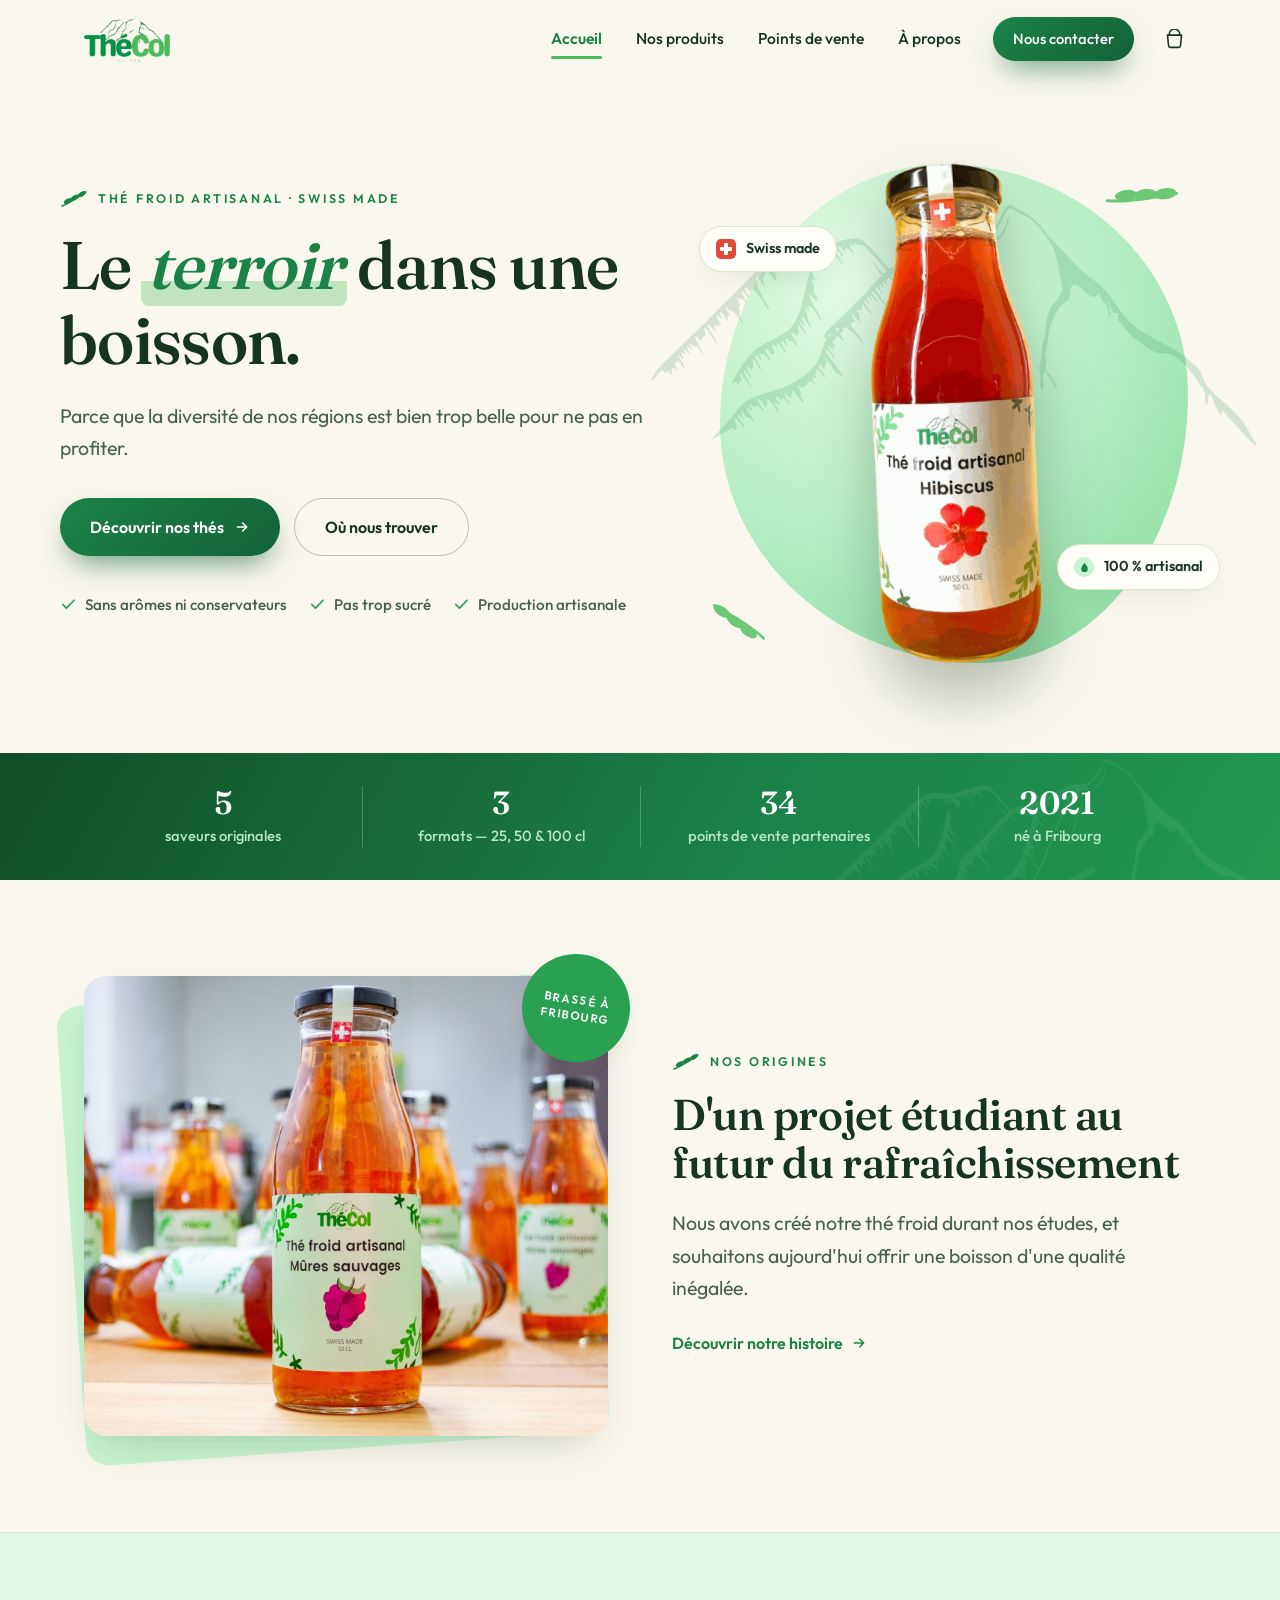
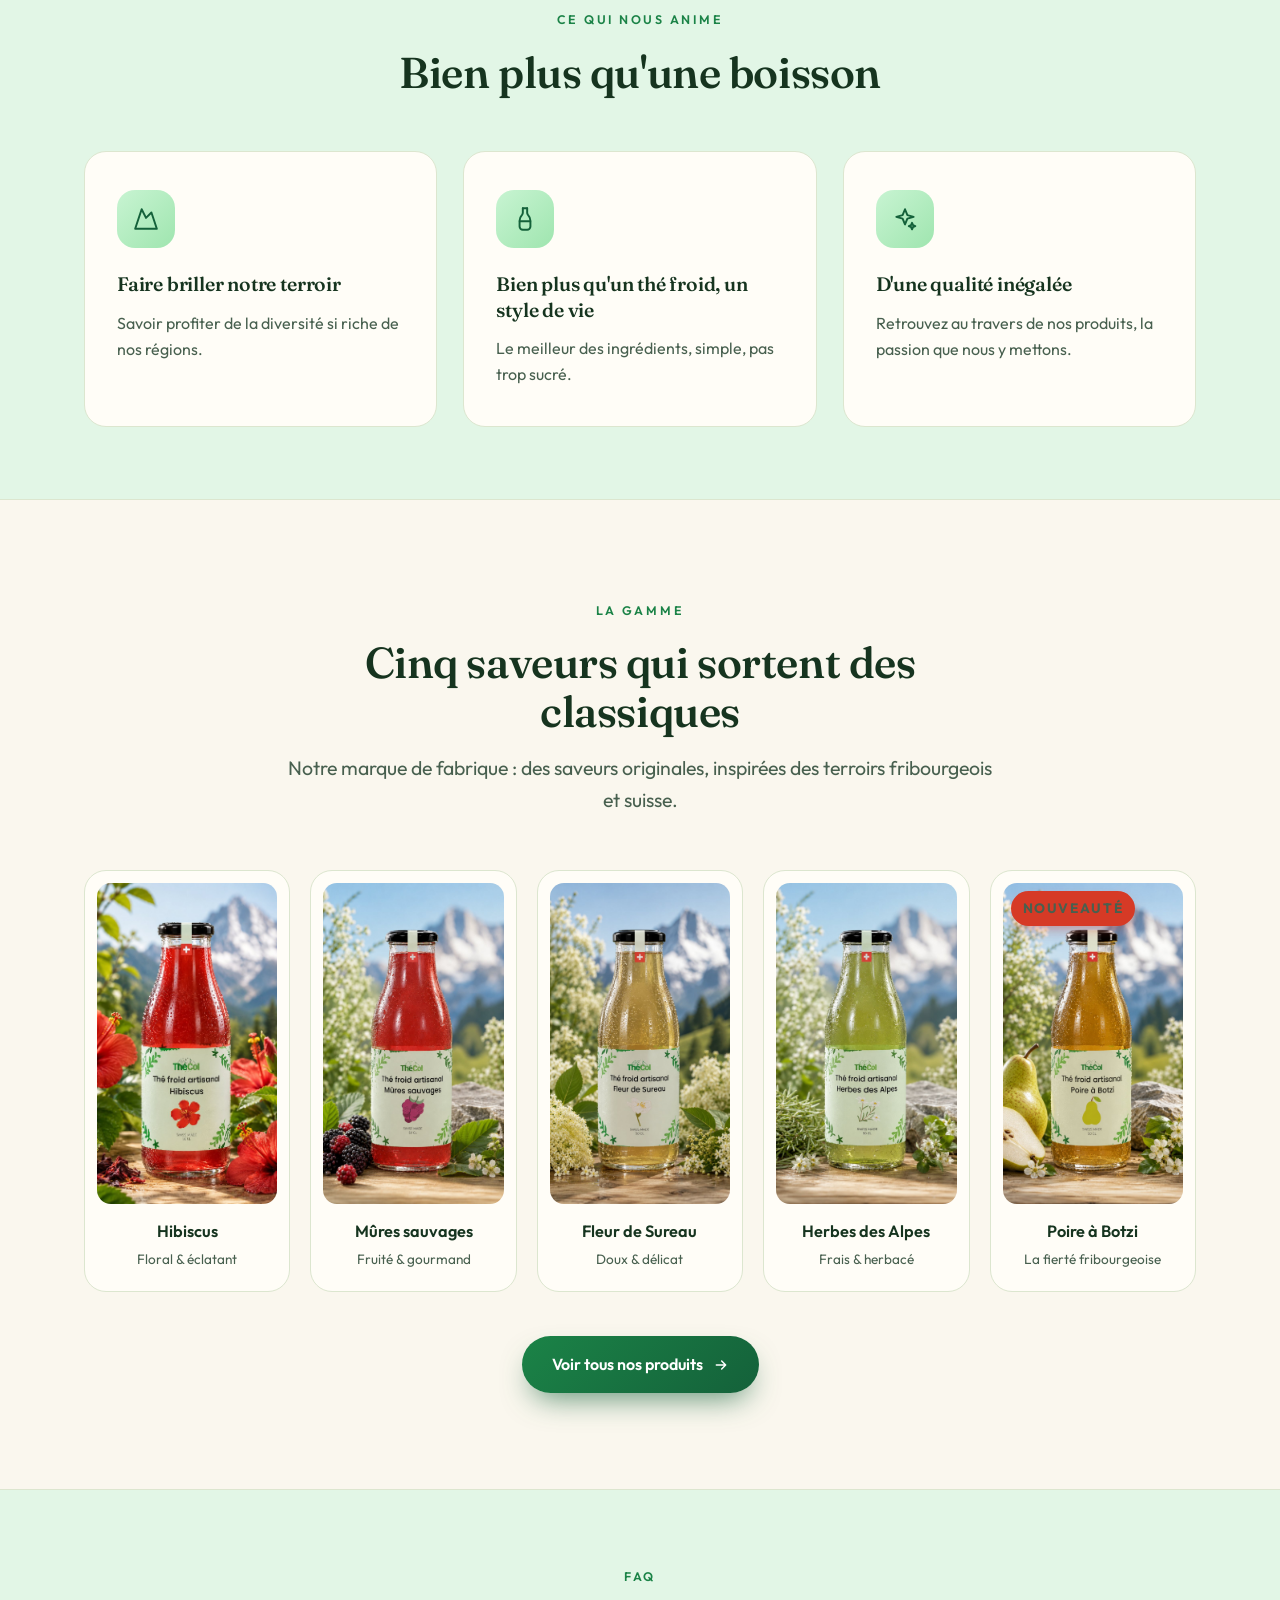
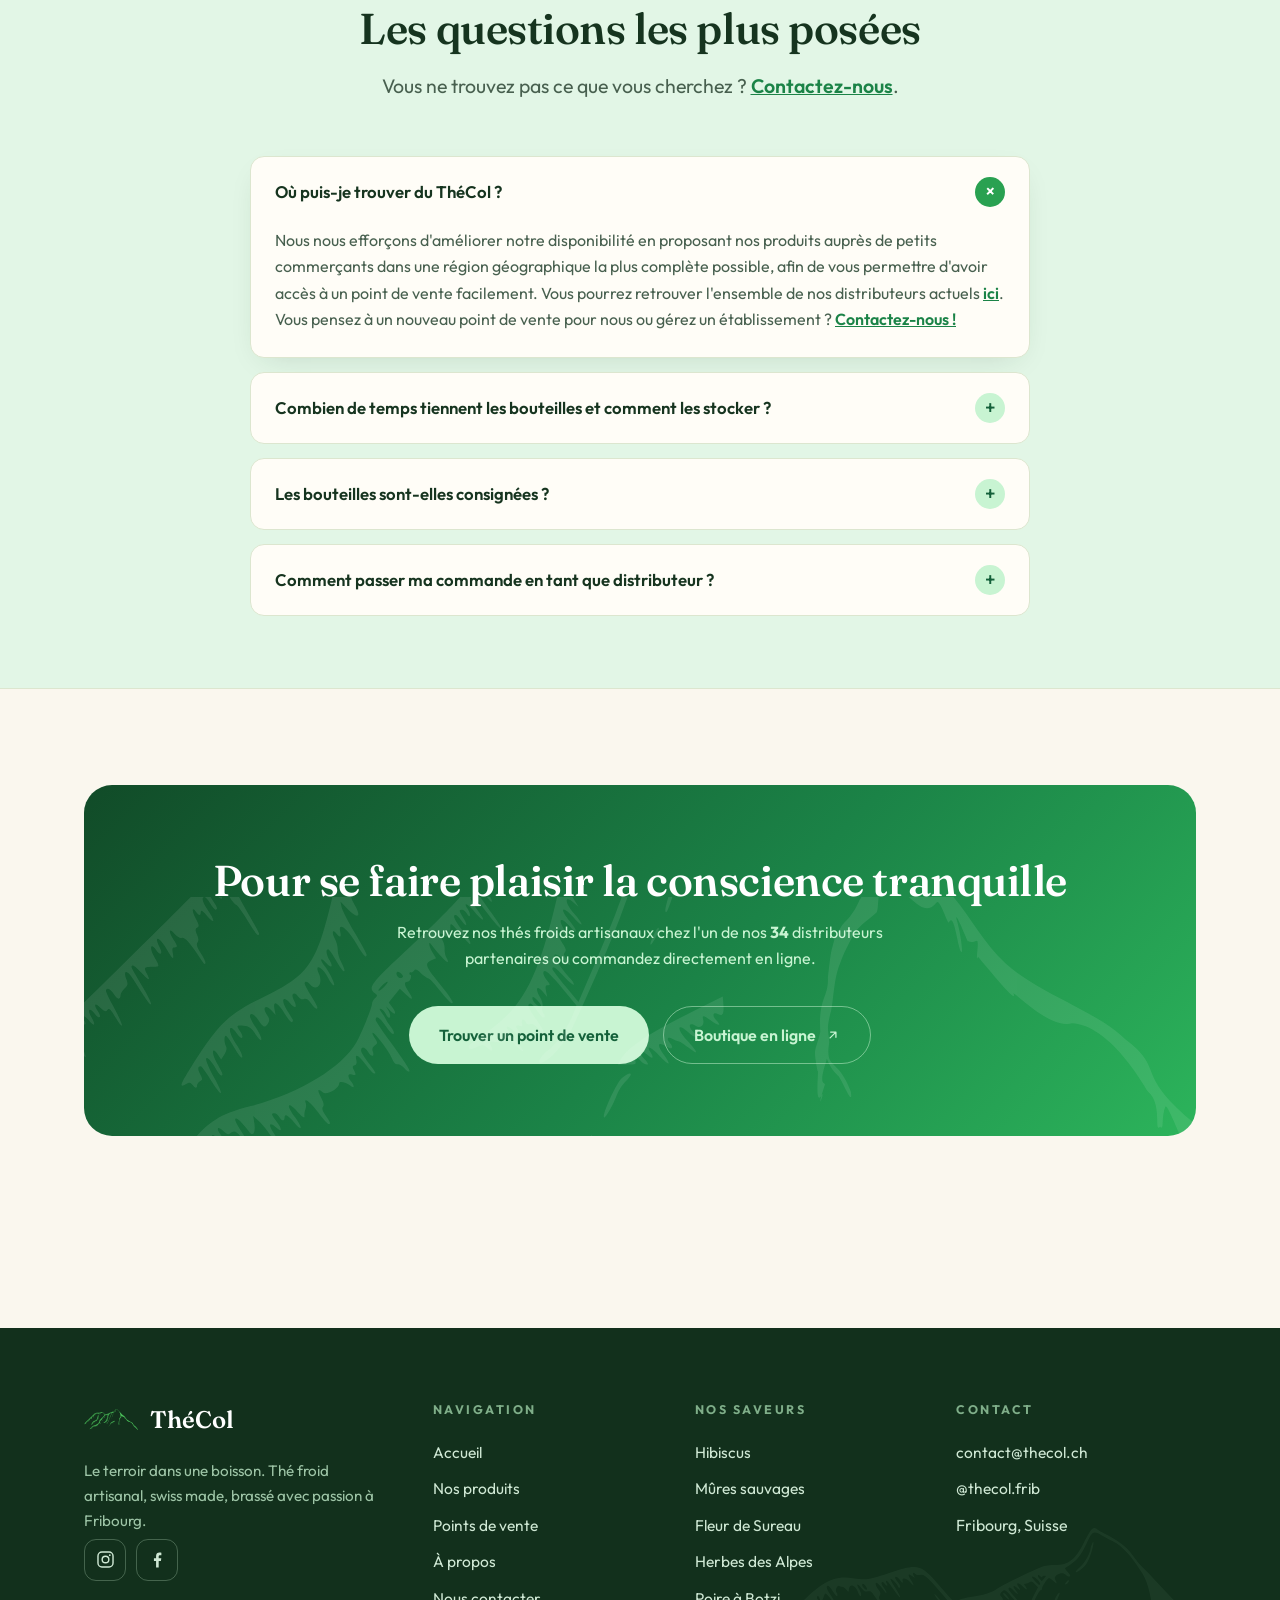
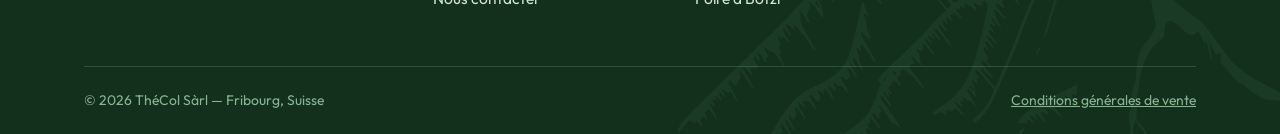
==== commit b38e4904: "Mettre à jour le contenu et les coordonnées du site" ====
--- a/index.html
+++ b/index.html
@@ -58,7 +58,7 @@
         "name": "Combien de temps tiennent les bouteilles et comment les stocker ?",
         "acceptedAnswer": {
           "@type": "Answer",
-          "text": "Nous appliquons une date de péremption de 6 mois à compter de la production à nos bouteilles. Hermétiquement fermées, il n'est pas nécessaire de les stocker au frigo. Une simple protection à l'abri de la lumière et de la chaleur garantira à vos thés froids un environnement parfait ! Une fois ouvert, laissez votre boisson préférée au frigo et finissez-la sans tarder."
+          "text": "Bon à savoir : nos bouteilles se conservent jusqu'à 6 mois et n'ont pas besoin d'être réfrigérées tant qu'elles ne sont pas ouvertes. Une fois ouvertes, direction le réfrigérateur !"
         }
       },
       {
@@ -151,7 +151,7 @@
       <div class="wrap stats-grid">
         <div class="stat reveal"><b>5</b><span>saveurs originales</span></div>
         <div class="stat reveal d1"><b>3</b><span>formats — 25, 50 &amp; 100&nbsp;cl</span></div>
-        <div class="stat reveal d2"><b>34</b><span>points de vente partenaires</span></div>
+        <div class="stat reveal d2"><b data-pos-count>34</b><span>points de vente partenaires</span></div>
         <div class="stat reveal d3"><b>2021</b><span>né à Fribourg</span></div>
       </div>
     </section>
@@ -272,7 +272,7 @@
           <details class="faq">
             <summary>Combien de temps tiennent les bouteilles et comment les stocker&nbsp;? <span class="faq-plus">+</span></summary>
             <div class="faq-body">
-              <p>Nous appliquons une date de péremption de 6 mois à compter de la production à nos bouteilles. Hermétiquement fermées, il n'est pas nécessaire de les stocker au frigo. Une simple protection à l'abri de la lumière et de la chaleur garantira à vos thés froids un environnement parfait&nbsp;! Une fois ouvert, laissez votre boisson préférée au frigo et finissez-la sans tarder, avant que quelqu'un d'autre ne le fasse&nbsp;!</p>
+              <p>Bon à savoir&nbsp;: nos bouteilles se conservent jusqu’à 6 mois et n’ont pas besoin d’être réfrigérées tant qu’elles ne sont pas ouvertes &nbsp;!</p>
             </div>
           </details>
           <details class="faq">
@@ -297,7 +297,7 @@
         <div class="cta-band reveal">
           <div class="mountain" aria-hidden="true"></div>
           <h2>Pour se faire plaisir la conscience tranquille</h2>
-          <p>Retrouvez nos thés froids artisanaux chez l'un de nos 34 distributeurs partenaires ou commandez directement en ligne.</p>
+          <p>Retrouvez nos thés froids artisanaux chez l'un de nos <b data-pos-count>34</b> distributeurs partenaires ou commandez directement en ligne.</p>
           <div class="hero-actions">
             <a class="btn light" href="points-de-vente.html">Trouver un point de vente</a>
             <a class="btn ghost-light" href="https://www.thecol.ch/shop" target="_blank" rel="noopener">Boutique en ligne
@@ -349,7 +349,7 @@
         <div>
           <p class="footer-title">Contact</p>
           <ul>
-            <li><a href="mailto:commande@thecol.ch">commande@thecol.ch</a></li>
+            <li><a href="mailto:contact@thecol.ch">contact@thecol.ch</a></li>
             <li><a href="https://www.instagram.com/thecol.frib/" target="_blank" rel="noopener">@thecol.frib</a></li>
             <li>Fribourg, Suisse</li>
           </ul>
--- a/css/style.css
+++ b/css/style.css
@@ -243,6 +243,11 @@
   height: 3px; border-radius: 3px; background: var(--green-light);
 }
 .main-nav .btn { margin-left: 12px; }
+.main-nav a.btn {
+  color: #fff;
+  background: linear-gradient(135deg, var(--btn-grad-from), var(--btn-grad-to));
+}
+.main-nav a.btn:hover { color: #fff; }
 
 .nav-toggle {
   display: none; background: none; border: none;
@@ -1288,6 +1293,8 @@
   background: var(--cream);
   display: flex; flex-direction: column;
   box-shadow: -30px 0 60px -30px rgba(18, 48, 28, 0.5);
+  overflow-y: auto;
+  overscroll-behavior: contain;
   transform: translateX(105%);
   transition: transform 0.35s cubic-bezier(0.2, 0.7, 0.2, 1);
   visibility: hidden;
@@ -1296,6 +1303,7 @@
 
 .cart-head {
   display: flex; align-items: center; justify-content: space-between;
+  flex-shrink: 0;
   padding: 20px 26px; border-bottom: 1px solid var(--line);
 }
 .cart-head h3 { font-size: 1.35rem; }
@@ -1306,7 +1314,7 @@
 }
 .cart-close:hover { background: var(--mint-soft); }
 
-.cart-items { flex: 1; overflow-y: auto; padding: 6px 26px; }
+.cart-items { flex: 1 0 auto; padding: 6px 26px; }
 .cart-item {
   display: grid; grid-template-columns: 60px 1fr auto; gap: 14px;
   align-items: center;
@@ -1325,7 +1333,7 @@
 .cart-empty { text-align: center; color: var(--ink-soft); padding: 60px 14px; }
 .cart-empty .btn { margin-top: 18px; }
 
-.cart-foot { padding: 18px 26px 24px; border-top: 1px solid var(--line); background: var(--card); }
+.cart-foot { flex-shrink: 0; padding: 18px 26px 24px; border-top: 1px solid var(--line); background: var(--card); }
 .cart-total { display: flex; align-items: baseline; justify-content: space-between; margin-bottom: 14px; font-weight: 600; }
 .cart-total b { font-family: var(--font-display); font-size: 1.55rem; color: var(--green-800); }
 .cart-foot .btn { width: 100%; justify-content: center; }
@@ -1454,12 +1462,15 @@
     box-shadow: 0 30px 50px -30px rgba(22, 52, 31, 0.4);
     padding: 18px 22px 26px;
     transform: translateY(-130%); opacity: 0;
+    visibility: hidden;
+    max-height: calc(100dvh - 78px);
+    overflow-y: auto;
     transition: transform 0.3s ease, opacity 0.3s ease;
   }
-  .nav-open .main-nav { transform: none; opacity: 1; }
+  .nav-open .main-nav { transform: none; opacity: 1; visibility: visible; }
   .main-nav a { padding: 13px 16px; font-size: 1.05rem; }
   .main-nav a.active::after { display: none; }
-  .main-nav a.active { background: var(--mint-soft); }
+  .main-nav a.active:not(.btn) { background: var(--mint-soft); }
   .main-nav .btn { margin: 12px 0 0; justify-content: center; }
   .map-band { padding: 30px 22px 22px; border-radius: 22px; }
   .map-stage .canton-label { font-size: 9px; }
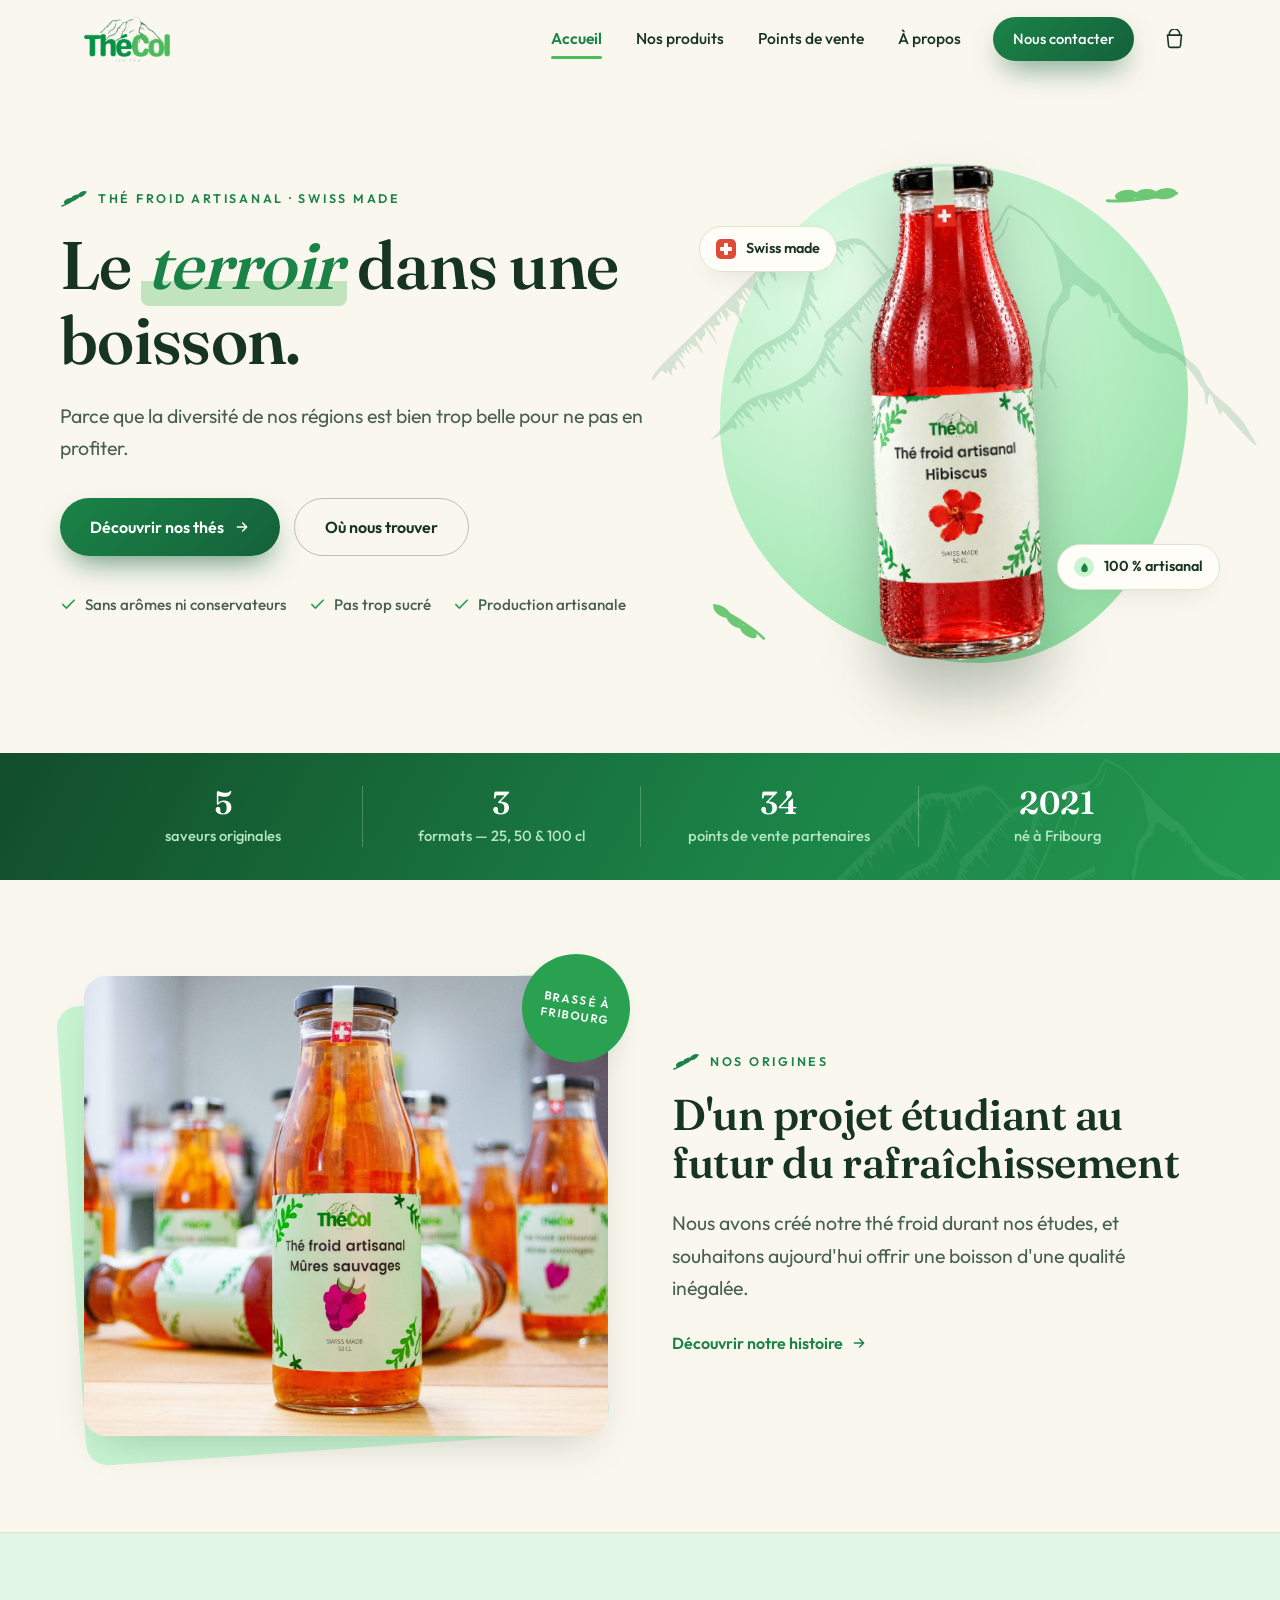
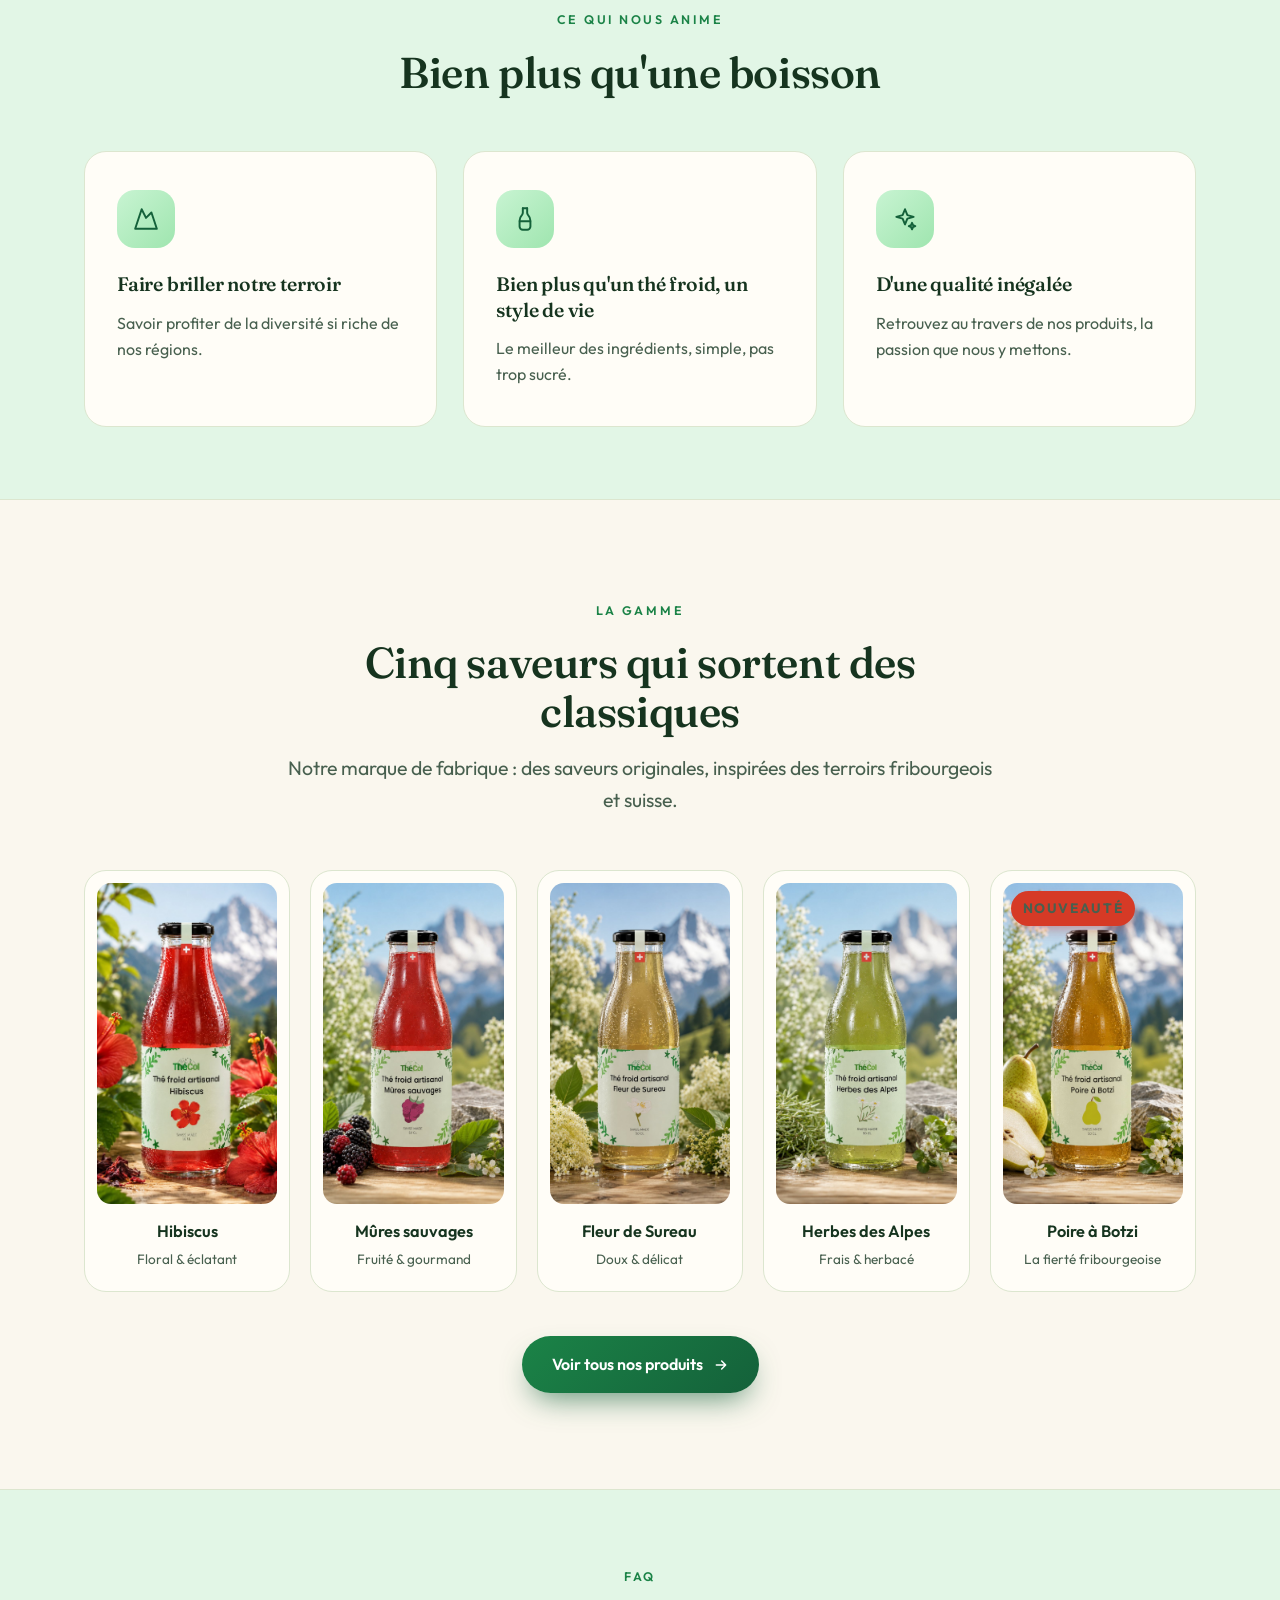
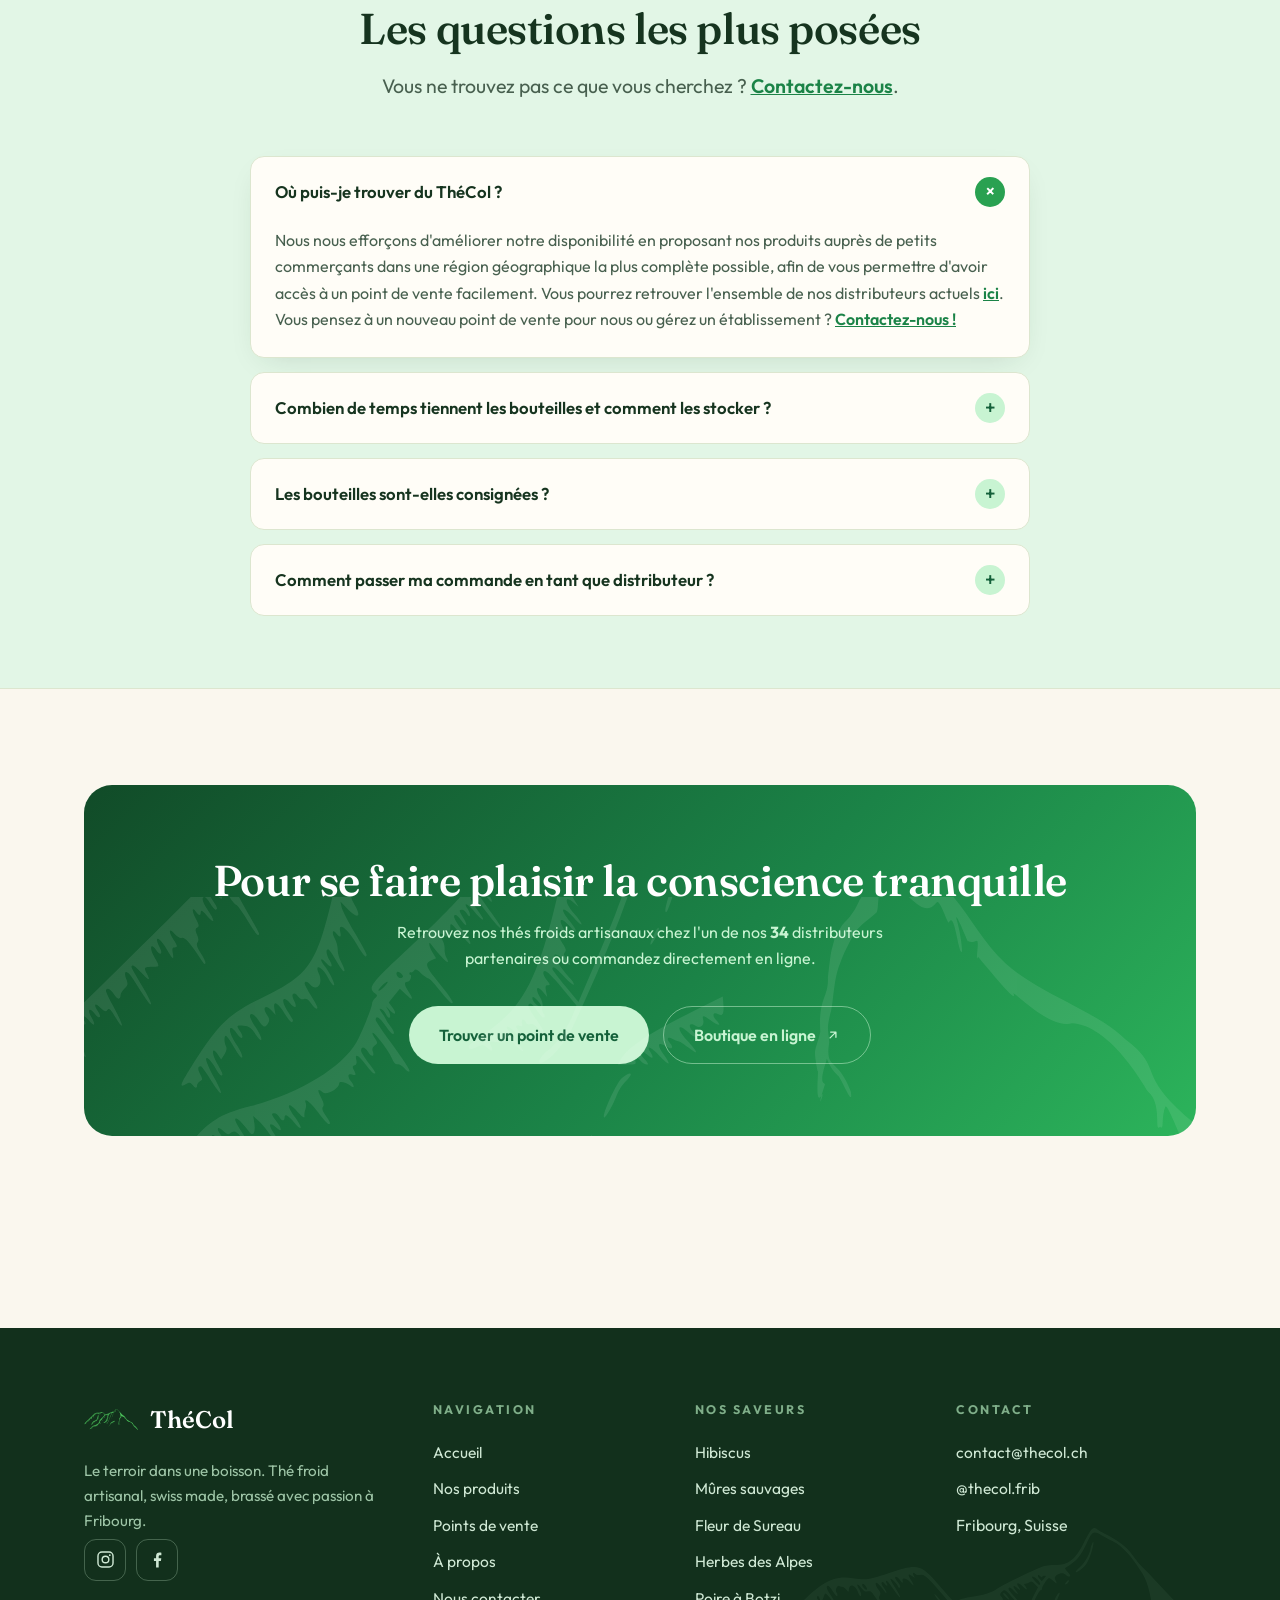
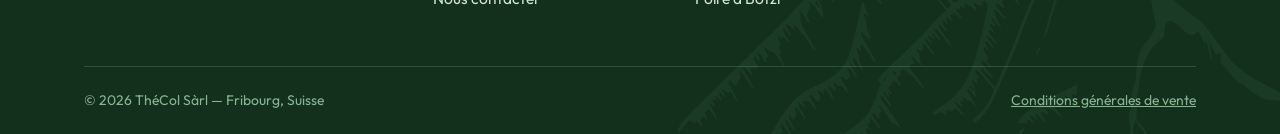
==== commit 9dcef316: "améliore visuel hero hibiscus" ====
--- a/index.html
+++ b/index.html
@@ -20,7 +20,7 @@
   <link rel="icon" type="image/svg+xml" href="assets/web/montagne.svg">
   <link rel="icon" type="image/png" sizes="192x192" href="assets/web/icon-192.png">
   <link rel="apple-touch-icon" href="assets/web/icon-192.png">
-  <link rel="stylesheet" href="css/style.css?v=6">
+  <link rel="stylesheet" href="css/style.css?v=7">
   <script type="application/ld+json">
   {
     "@context": "https://schema.org",
@@ -139,7 +139,10 @@
           <div class="hero-mountain"></div>
           <svg class="sprig s1" width="70" height="46" viewBox="0 0 28 18"><g fill="currentColor"><path d="M2 16C8 14 16 9 26 2" stroke="currentColor" stroke-width="1.2" fill="none" stroke-linecap="round"/><ellipse cx="8" cy="11" rx="4.5" ry="2.2" transform="rotate(-30 8 11)"/><ellipse cx="15" cy="7.5" rx="4.5" ry="2.2" transform="rotate(-30 15 7.5)"/><ellipse cx="22" cy="4" rx="4.5" ry="2.2" transform="rotate(-30 22 4)"/></g></svg>
           <svg class="sprig s2" width="60" height="40" viewBox="0 0 28 18"><g fill="currentColor"><path d="M2 16C8 14 16 9 26 2" stroke="currentColor" stroke-width="1.2" fill="none" stroke-linecap="round"/><ellipse cx="8" cy="11" rx="4.5" ry="2.2" transform="rotate(-30 8 11)"/><ellipse cx="15" cy="7.5" rx="4.5" ry="2.2" transform="rotate(-30 15 7.5)"/><ellipse cx="22" cy="4" rx="4.5" ry="2.2" transform="rotate(-30 22 4)"/></g></svg>
-          <img class="hero-bottle" src="assets/web/cut-hibiscus.png" alt="Bouteille de thé froid artisanal ThéCol Hibiscus" width="235" height="720">
+          <picture class="hero-bottle-picture">
+            <source srcset="assets/web/hero-hibiscus-ai.webp" type="image/webp">
+            <img class="hero-bottle" src="assets/web/hero-hibiscus-ai.png" alt="Bouteille de thé froid artisanal ThéCol Hibiscus" width="479" height="1400" fetchpriority="high" decoding="async">
+          </picture>
           <span class="hero-chip c1"><span class="swiss-cross"></span>Swiss made</span>
           <span class="hero-chip c2"><span class="leaf-dot"><svg width="11" height="11" viewBox="0 0 24 24" fill="currentColor"><path d="M12 2C7 7 5 11 5 15a7 7 0 0 0 14 0c0-4-2-8-7-13Z"/></svg></span>100&nbsp;% artisanal</span>
         </div>
--- a/css/style.css
+++ b/css/style.css
@@ -125,7 +125,7 @@
 
 /* aria-current pour le lien de navigation actif */
 .main-nav a[aria-current="page"] { color: var(--green-700); font-weight: 600; }
-.main-nav a[aria-current="page"]::after {
+.main-nav a[aria-current="page"]:not(.btn)::after {
   content: ""; position: absolute; left: 14px; right: 14px; bottom: 2px;
   height: 3px; border-radius: 3px; background: var(--green-light);
 }
@@ -294,6 +294,7 @@
   -webkit-mask: url("../assets/web/montagne.svg") no-repeat center / contain;
   mask: url("../assets/web/montagne.svg") no-repeat center / contain;
 }
+.hero-bottle-picture { display: contents; }
 .hero-bottle { position: relative; height: 500px; width: auto; transform: rotate(-2.5deg); filter: drop-shadow(0 34px 30px rgba(22, 52, 31, 0.3)); }
 
 .hero-chip {
@@ -1265,7 +1266,7 @@
 .buy-total span { display: block; font-size: 0.8rem; color: var(--ink-soft); font-weight: 600; }
 .buy-total b { font-family: var(--font-display); font-size: 1.75rem; font-weight: 600; color: var(--green-800); line-height: 1.1; }
 
-.buy-actions { margin-top: 18px; }
+.buy-actions { margin-top: 18px; display: flex; flex-direction: column; gap: 12px; }
 .buy-actions .btn { width: 100%; justify-content: center; }
 .stock-note {
   display: flex; align-items: center; gap: 8px;
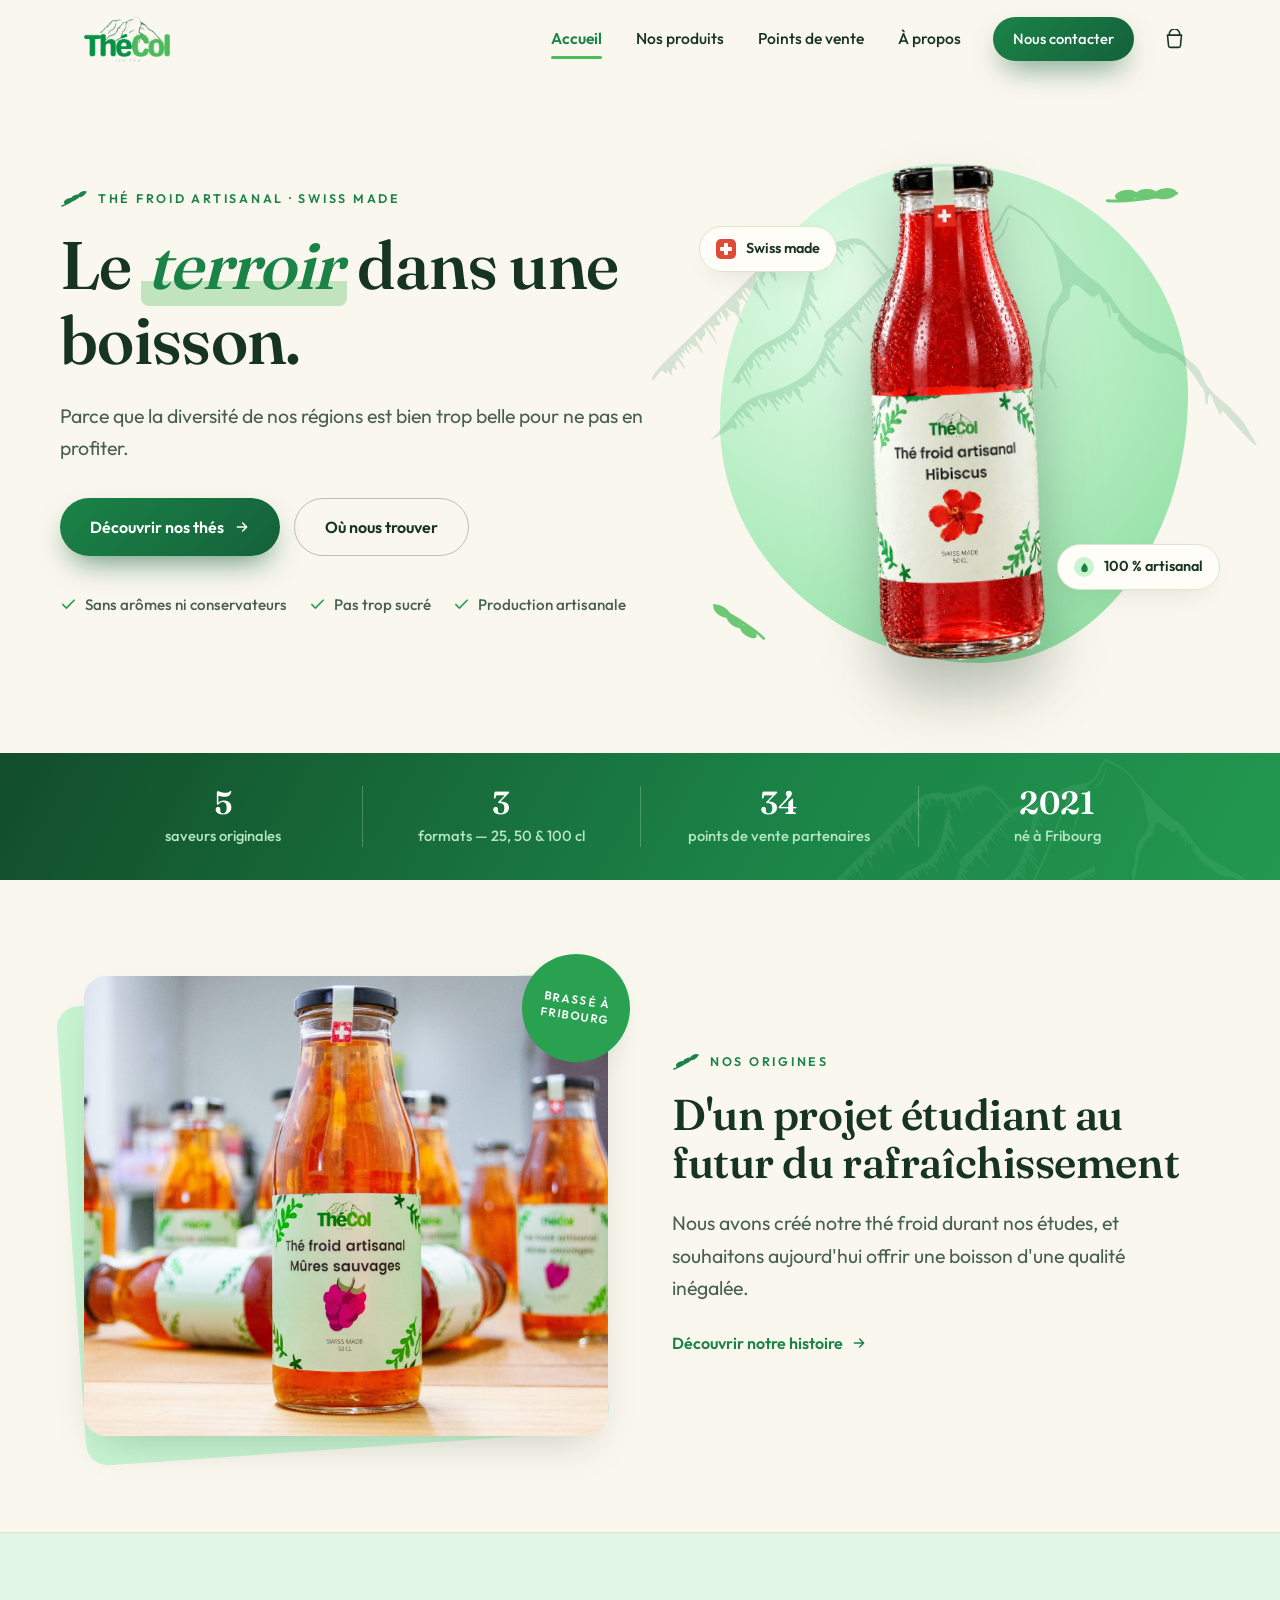
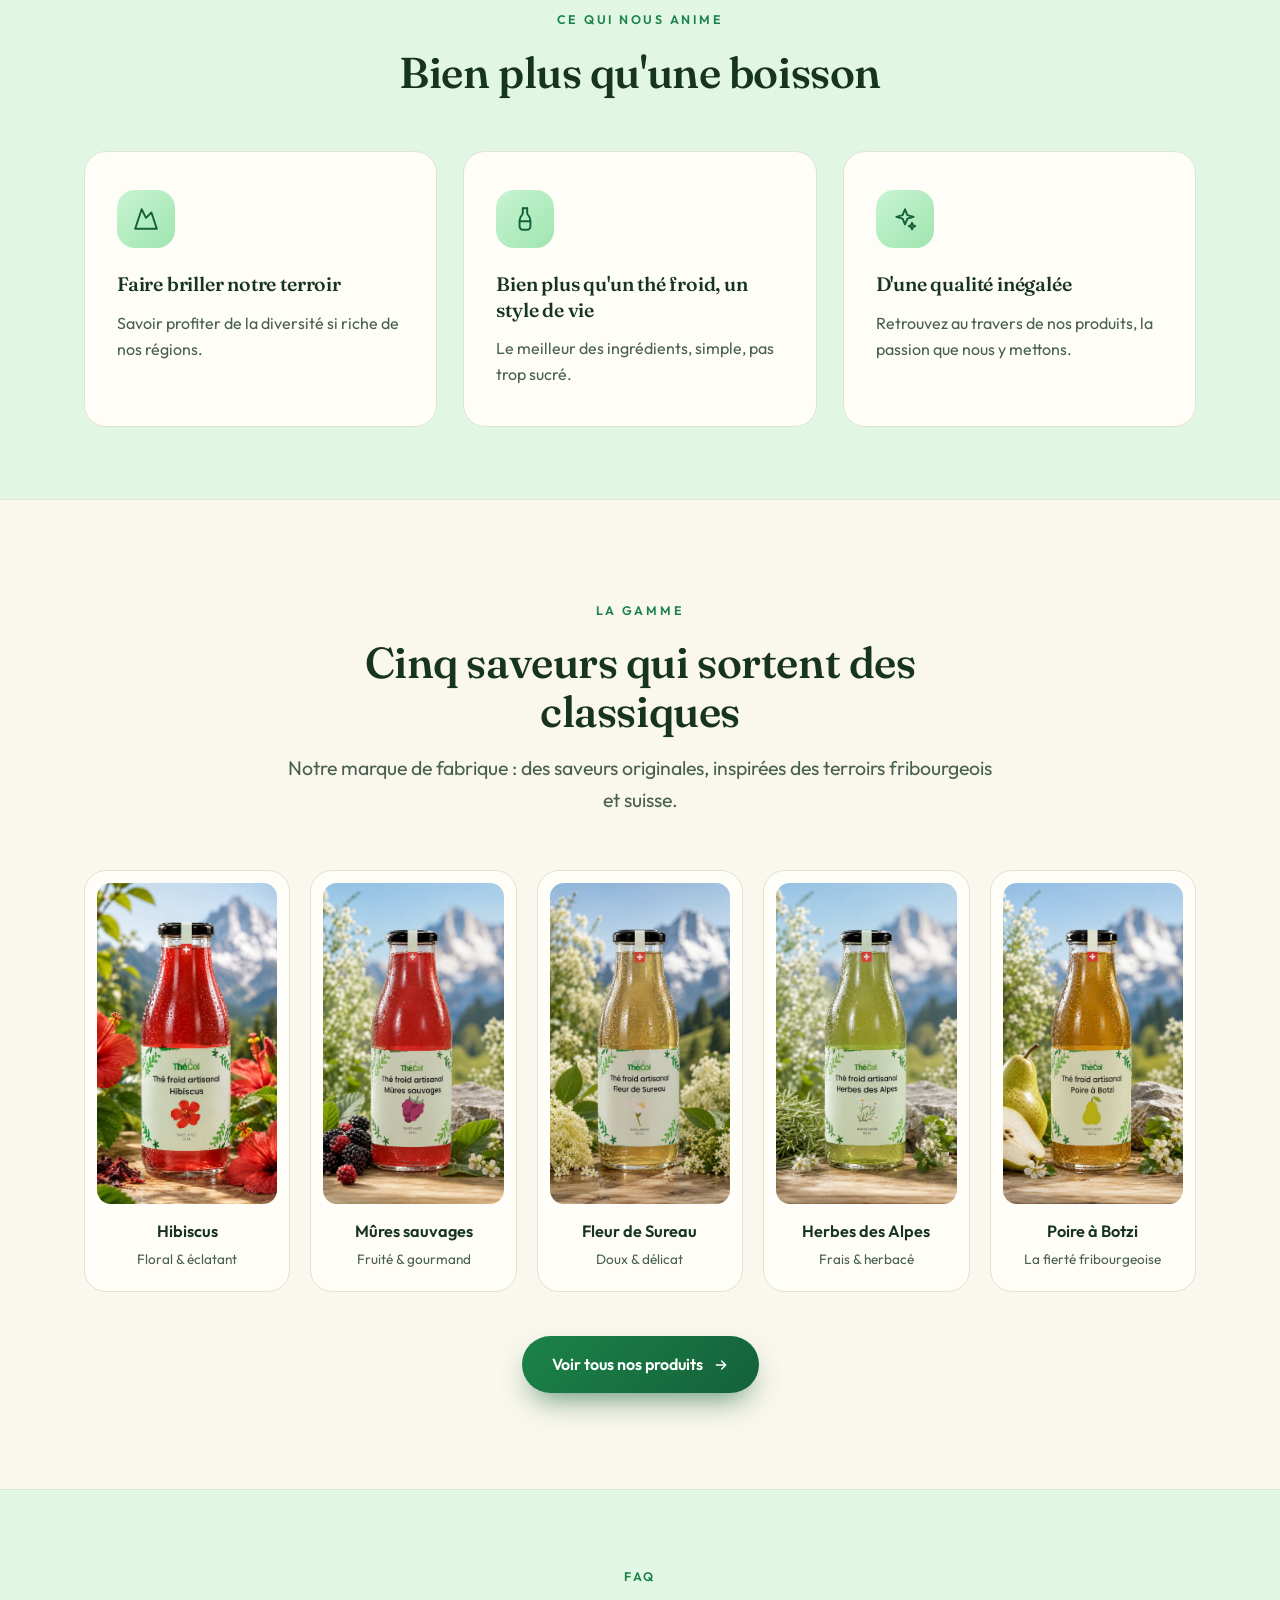
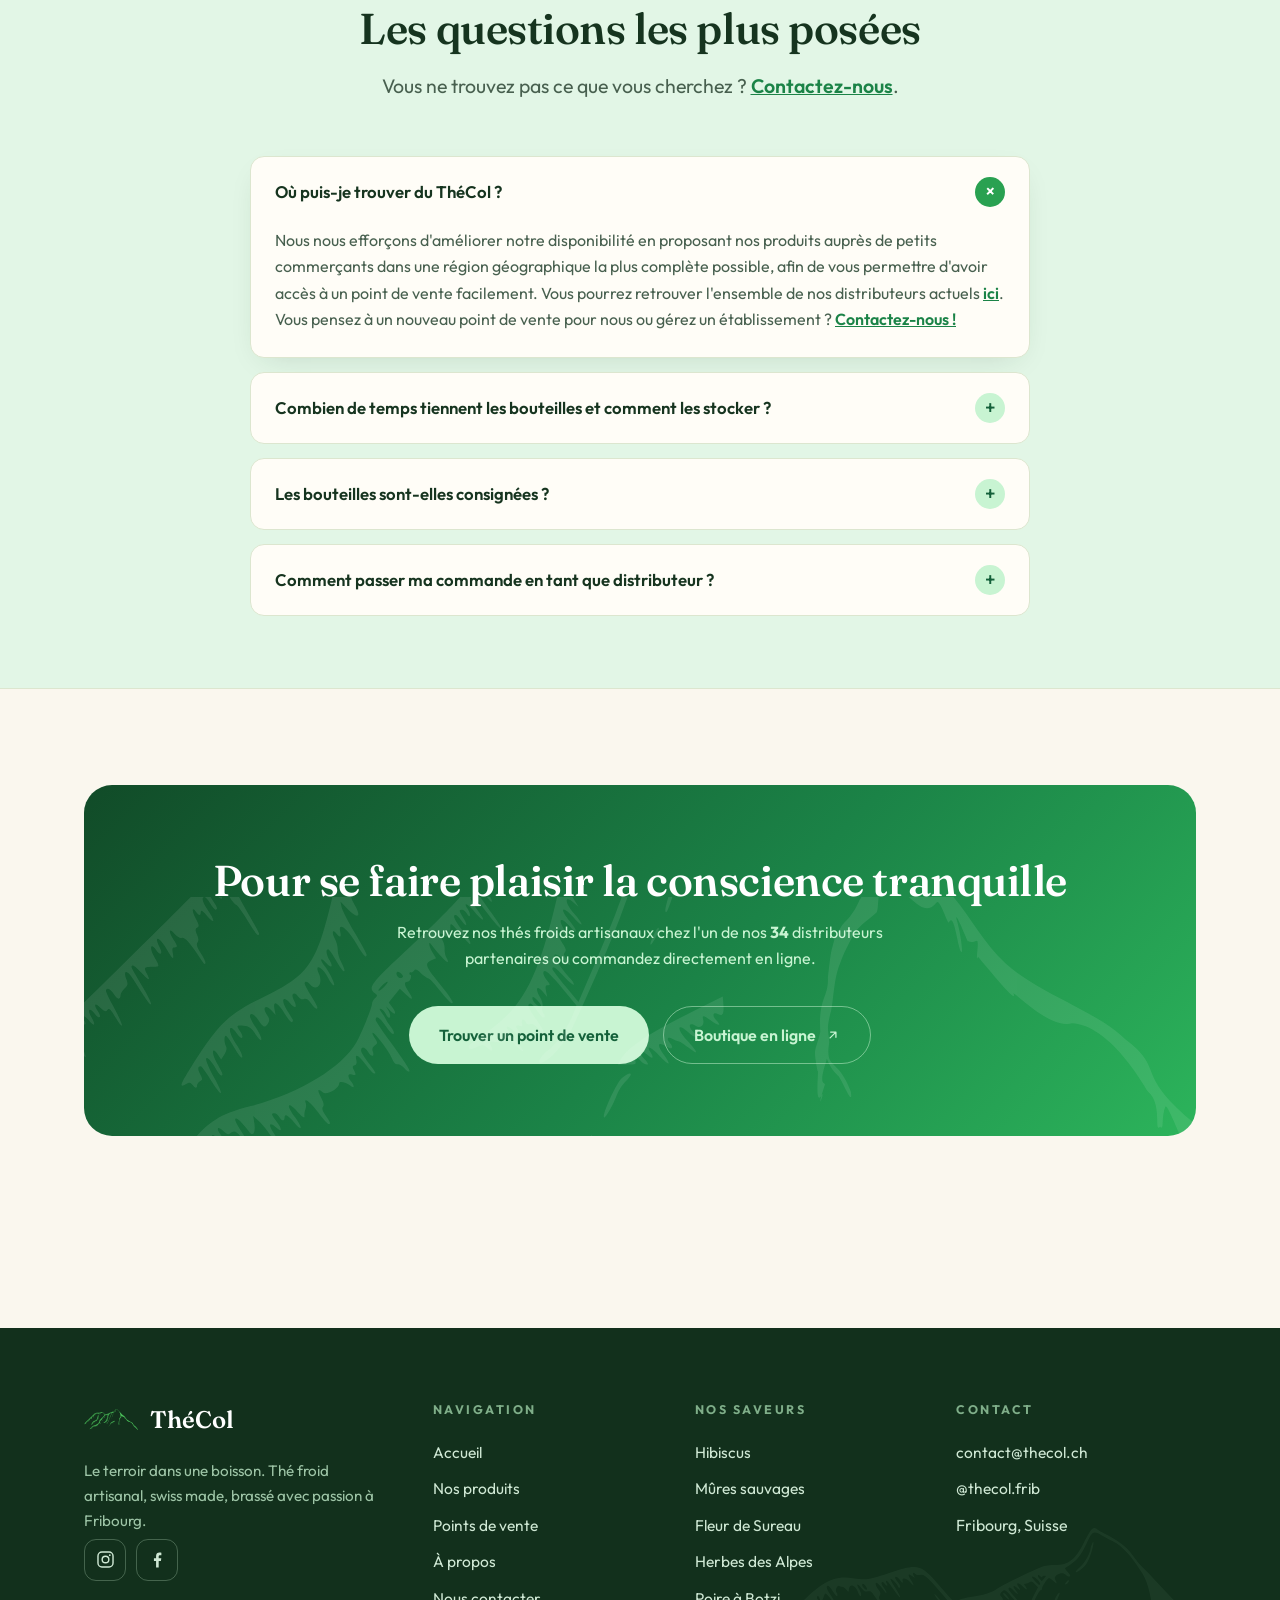
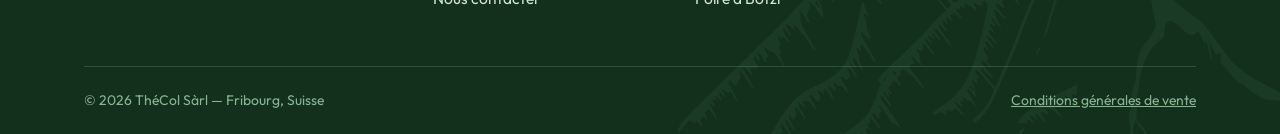
==== commit fdd9de0c: "Supprime le badge Nouveauté Poire à Botzi et les délais d'expédition 3 à 5 jours" ====
--- a/index.html
+++ b/index.html
@@ -243,7 +243,6 @@
             <span>Frais &amp; herbacé</span>
           </a>
           <a class="flavor-card reveal d4" href="produit-poire.html">
-            <span class="badge-new">Nouveauté</span>
             <img src="assets/web/produit-poire.jpg" alt="ThéCol Poire à Botzi" loading="lazy">
             <b>Poire à Botzi</b>
             <span>La fierté fribourgeoise</span>
--- a/css/style.css
+++ b/css/style.css
@@ -437,14 +437,6 @@
 }
 .flavor-card b { display: block; margin-top: 14px; font-weight: 600; font-size: 1.02rem; }
 .flavor-card span { font-size: 0.85rem; color: var(--ink-soft); }
-.badge-new {
-  position: absolute; top: 20px; left: 20px; z-index: 2;
-  background: var(--badge-red); color: #fff;
-  font-size: 0.72rem; font-weight: 700; letter-spacing: 0.12em; text-transform: uppercase;
-  padding: 6px 12px; border-radius: 999px;
-  box-shadow: 0 6px 16px -6px rgba(214, 58, 38, 0.6);
-}
-
 /* ---------- FAQ ---------- */
 
 .faq-list { max-width: 780px; margin: 0 auto; display: grid; gap: 14px; }
@@ -541,7 +533,7 @@
 .arch {
   position: relative; display: block; width: min(340px, 84%);
   aspect-ratio: 9 / 16;
-  border-radius: 999px 999px 28px 28px;
+  border-radius: 28px;
   overflow: hidden;
   background: var(--accent-soft);
   box-shadow: 0 30px 60px -22px rgba(22, 52, 31, 0.38);
@@ -561,7 +553,6 @@
 
 .flavor-body h2 a { color: inherit; text-decoration: none; transition: color 0.2s ease; }
 .flavor-body h2 a:hover { color: var(--accent); }
-.arch .badge-new { top: 26px; left: 50%; transform: translateX(-50%); }
 
 .flavor-visual .halo {
   content: ""; position: absolute; z-index: -1;
@@ -1176,7 +1167,6 @@
   box-shadow: var(--shadow);
 }
 .pd-main img { width: 100%; aspect-ratio: 3 / 4; object-fit: contain; display: block; }
-.pd-main .badge-new { top: 20px; left: 20px; }
 .pd-thumbs { display: flex; flex-wrap: wrap; gap: 12px; margin-top: 14px; }
 .pd-thumb {
   width: 84px; flex: none; padding: 0;
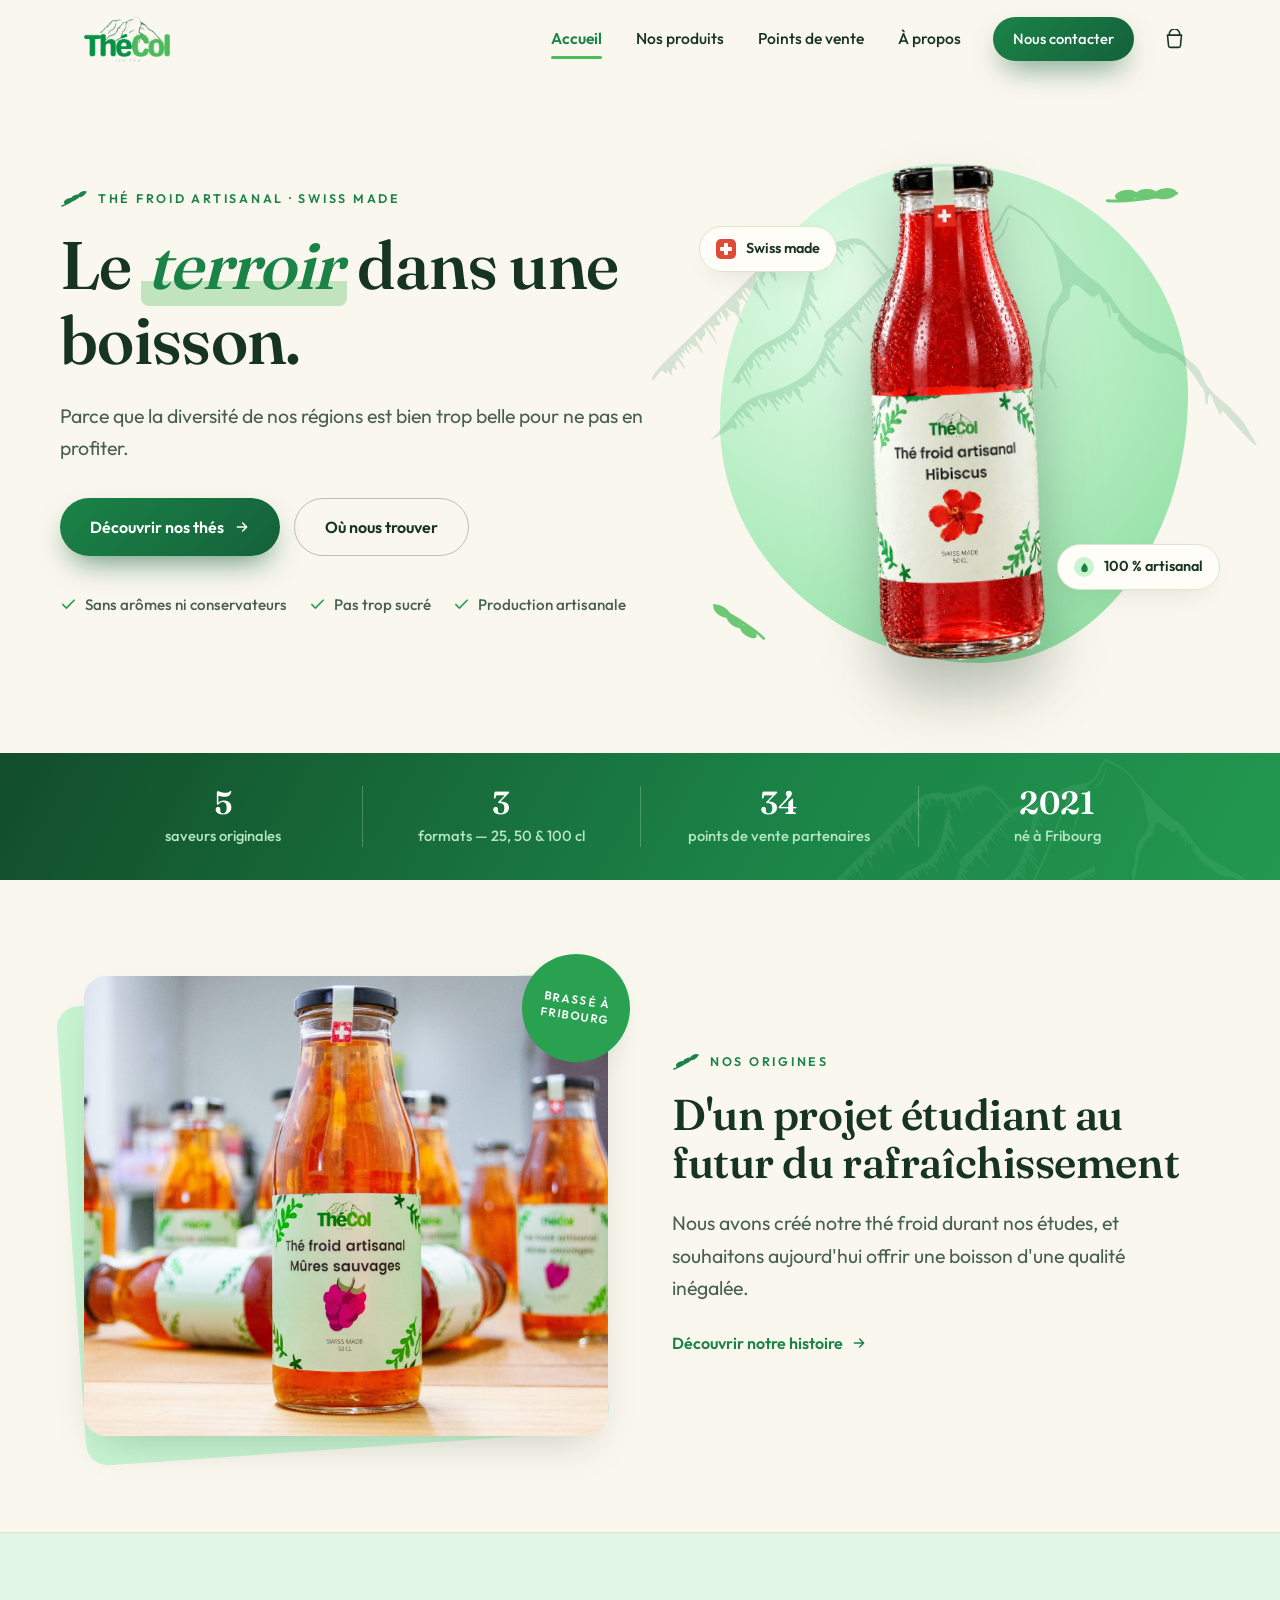
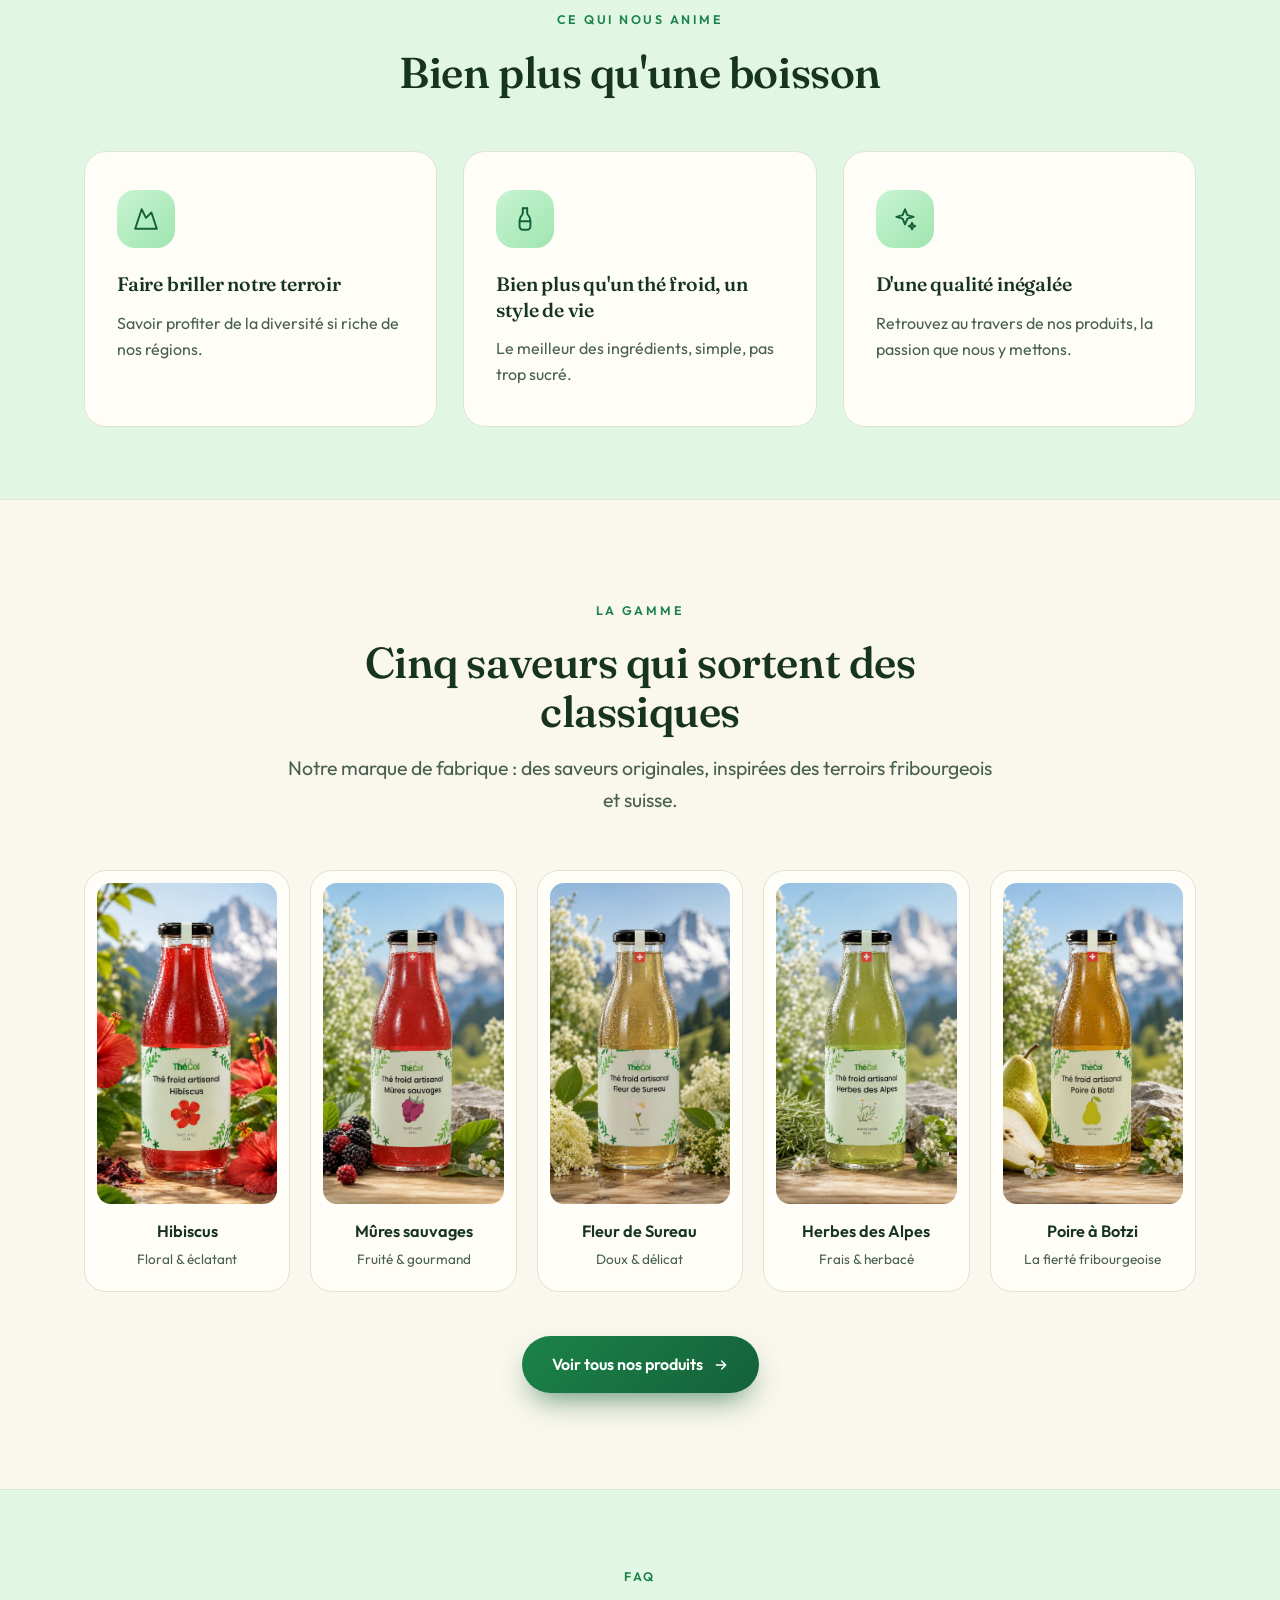
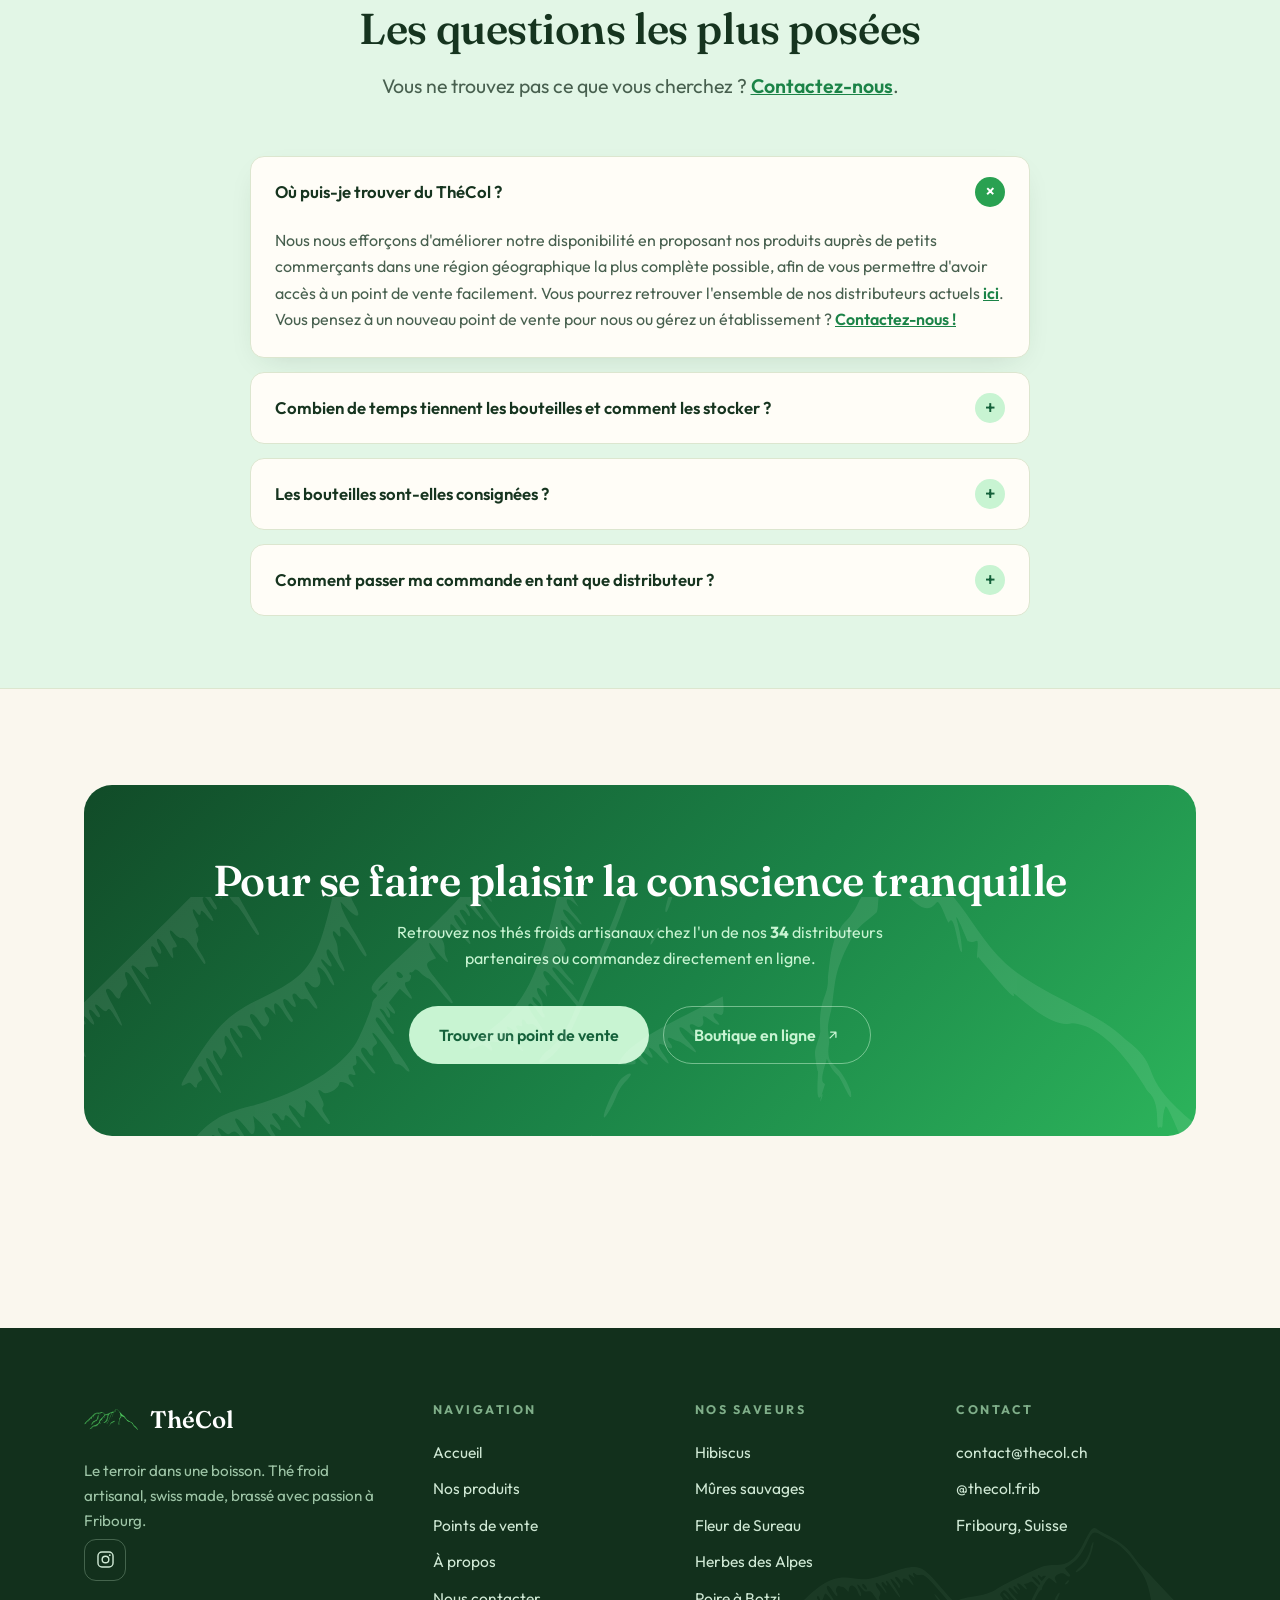
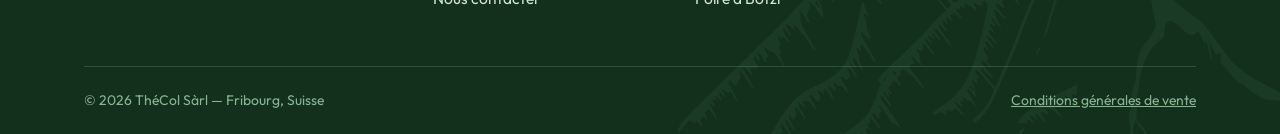
==== commit 50e41d0f: "update" ====
--- a/index.html
+++ b/index.html
@@ -35,8 +35,7 @@
       "addressCountry": "CH"
     },
     "sameAs": [
-      "https://www.instagram.com/thecol.frib/",
-      "https://www.facebook.com/thecol.frib/"
+      "https://www.instagram.com/thecol.frib/"
     ]
   }
   </script>
@@ -323,9 +322,6 @@
             <a href="https://www.instagram.com/thecol.frib/" target="_blank" rel="noopener" aria-label="Instagram">
               <svg width="19" height="19" viewBox="0 0 24 24" fill="none" stroke="currentColor" stroke-width="1.8" stroke-linecap="round" aria-hidden="true"><rect x="2.5" y="2.5" width="19" height="19" rx="5"/><circle cx="12" cy="12" r="4.2"/><circle cx="17.4" cy="6.6" r="1.1" fill="currentColor" stroke="none"/></svg>
             </a>
-            <a href="https://www.facebook.com/thecol.frib/" target="_blank" rel="noopener" aria-label="Facebook">
-              <svg width="19" height="19" viewBox="0 0 24 24" fill="currentColor" aria-hidden="true"><path d="M13.5 22v-8h2.8l.5-3.5h-3.3V8.2c0-1 .3-1.7 1.7-1.7h1.7V3.4c-.3 0-1.3-.1-2.5-.1-2.5 0-4.2 1.5-4.2 4.3v2.9H7.5V14h2.7v8h3.3Z"/></svg>
-            </a>
           </div>
         </div>
         <nav aria-label="Navigation du pied de page">
--- a/css/style.css
+++ b/css/style.css
@@ -491,6 +491,34 @@
 .page-hero .lead { max-width: 62ch; }
 .page-hero .hero-mountain { top: auto; bottom: -12%; height: 80%; opacity: 0.05; width: 70%; left: auto; right: -18%; transform: none; }
 
+/* Hero points de vente : texte + photo */
+.pos-hero-grid {
+  display: grid; grid-template-columns: 1.15fr 0.85fr;
+  gap: 48px; align-items: center;
+}
+.pos-hero-art {
+  position: relative;
+  justify-self: end;
+  width: min(360px, 100%);
+  padding: 18px 10px;
+}
+.pos-hero-photo {
+  margin: 0;
+  transform: rotate(2.5deg);
+  border-radius: 24px;
+  overflow: hidden;
+  border: 7px solid var(--card);
+  box-shadow: var(--shadow);
+  background: var(--mint-soft);
+}
+.pos-hero-photo img {
+  display: block; width: 100%;
+  height: 330px; object-fit: cover; object-position: center 24%;
+}
+.pos-hero-art .hero-chip.pc1 { top: 2px; left: -26px; }
+.pos-hero-art .hero-chip.pc2 { bottom: 4px; right: -12px; animation-delay: -2.6s; }
+.pos-hero-art .leaf-dot svg { display: block; }
+
 /* ---------- Produits ---------- */
 
 /* Bandeau de prix unique (mêmes prix pour toutes les saveurs) */
@@ -668,6 +696,70 @@
 }
 .map-legend .leg .cnt { color: rgba(255, 255, 255, 0.7); font-weight: 600; }
 
+/* Légende cliquable : chaque canton est un bouton de filtre */
+.map-legend button.leg {
+  font: inherit;
+  font-size: 0.82rem;
+  cursor: pointer;
+  transition: border-color 0.2s ease, background 0.2s ease;
+}
+.map-legend button.leg:hover { border-color: var(--mint); background: rgba(255, 255, 255, 0.14); }
+.map-legend button.leg.active {
+  background: rgba(200, 244, 210, 0.2);
+  border-color: var(--mint);
+  color: #fff;
+}
+.map-legend button.leg:focus-visible { outline: 2px solid #fff; outline-offset: 2px; }
+.map-legend .leg-soon .dot {
+  background: transparent;
+  border: 1.5px dashed var(--mint);
+  box-shadow: none;
+}
+
+/* Bouton « Autour de moi » + statut de géolocalisation */
+.map-actions {
+  display: flex; flex-wrap: wrap; align-items: center;
+  gap: 10px 16px;
+  margin-top: 18px;
+}
+.geo-status { margin: 0; font-size: 0.92rem; color: rgba(255, 255, 255, 0.92); }
+.geo-status b { color: #fff; }
+.geo-see {
+  background: none; border: 0; padding: 0; margin-left: 8px;
+  color: var(--mint);
+  font: inherit; font-weight: 600;
+  text-decoration: underline; text-underline-offset: 3px;
+  cursor: pointer;
+}
+.geo-see:hover { color: #fff; }
+.geo-see:focus-visible { outline: 2px solid #fff; outline-offset: 2px; border-radius: 4px; }
+
+/* Marqueur « vous êtes ici » */
+.map-stage .user-dot {
+  position: absolute; z-index: 4;
+  width: 15px; height: 15px;
+  border-radius: 50%;
+  background: #5aa9ff;
+  border: 2.5px solid #fff;
+  box-shadow: 0 2px 8px rgba(0, 0, 0, 0.45);
+  transform: translate(-50%, -50%);
+  opacity: 0;
+  transition: opacity 0.25s ease;
+  pointer-events: none;
+}
+.map-stage .user-dot.show { opacity: 1; }
+.map-stage .user-dot::after {
+  content: "";
+  position: absolute; inset: -2.5px;
+  border-radius: 50%;
+  border: 2px solid rgba(90, 169, 255, 0.8);
+  animation: userPulse 2s ease-out infinite;
+}
+@keyframes userPulse {
+  from { transform: scale(1); opacity: 0.8; }
+  to   { transform: scale(2.6); opacity: 0; }
+}
+
 .map-stage {
   position: relative;
   width: 100%;
@@ -683,6 +775,26 @@
 .map-stage .canton.has-pos { fill: rgba(200, 244, 210, 0.16); }
 .map-stage .canton.lit { fill: rgba(200, 244, 210, 0.34); stroke: var(--mint); stroke-width: 1.2; }
 .map-stage .canton.soon { stroke-dasharray: 5 5; opacity: 0.55; }
+
+/* Cantons cliquables (filtre) : curseur, survol et focus clavier visibles */
+.map-stage .canton.clickable { cursor: pointer; }
+.map-stage .canton.clickable:hover { fill: rgba(200, 244, 210, 0.26); stroke: rgba(200, 244, 210, 0.8); }
+.map-stage .canton.clickable:focus-visible {
+  outline: none;
+  fill: rgba(200, 244, 210, 0.3);
+  stroke: #fff;
+  stroke-width: 1.6;
+}
+.map-stage .canton.soon.clickable:hover,
+.map-stage .canton.soon.clickable:focus-visible { opacity: 0.85; }
+
+/* Lacs : dessinés par-dessus les cantons, jamais interactifs */
+.map-stage .lake {
+  fill: rgba(147, 208, 235, 0.34);
+  stroke: rgba(196, 233, 248, 0.5);
+  stroke-width: 0.7;
+  pointer-events: none;
+}
 
 .map-stage .canton-label {
   font-family: var(--font-body);
@@ -784,7 +896,7 @@
 .map-tip.flip { transform: translate(-50%, 0) translateY(14px); }
 .map-tip::after {
   content: "";
-  position: absolute; left: 50%; bottom: -7px;
+  position: absolute; left: calc(50% + var(--ax, 0px)); bottom: -7px;
   width: 14px; height: 14px;
   background: var(--card);
   transform: translateX(-50%) rotate(45deg);
@@ -795,6 +907,7 @@
 .map-tip .tip-canton { font-size: 0.78rem; color: var(--ink-soft); margin-bottom: 8px; text-transform: uppercase; letter-spacing: 0.1em; }
 .map-tip ul { list-style: none; padding: 0; margin: 0; display: grid; gap: 3px; color: var(--ink-soft); }
 .map-tip ul li { font-size: 0.84rem; line-height: 1.35; }
+.map-tip .tip-hint { margin: 6px 0 0; font-size: 0.78rem; color: var(--green-700); font-weight: 600; }
 
 .map-credit {
   font-size: 0.78rem;
@@ -843,6 +956,7 @@
 .map-inset .inset-stage .canton.has-pos { opacity: 1; }
 .map-inset .inset-stage .canton.lit { opacity: 1; }
 .map-inset .inset-stage .soon { display: none; } /* Pas de Bientôt à zoomer */
+.map-inset .inset-stage .lake { vector-effect: non-scaling-stroke; stroke-width: 1; }
 
 /* Pin cluster (carte principale) — pastille agrégée */
 button.map-pin.cluster {
@@ -917,6 +1031,41 @@
 .pos-toolbar .pos-search input:focus { border-color: var(--green-light); box-shadow: 0 0 0 4px rgba(73, 189, 88, 0.15); }
 .pos-toolbar .pos-search svg { position: absolute; left: 14px; top: 50%; transform: translateY(-50%); color: var(--ink-soft); }
 
+/* Filtre par type de commerce */
+.pos-type-filter { position: relative; flex: none; display: inline-flex; }
+.pos-type-filter select {
+  appearance: none; -webkit-appearance: none; -moz-appearance: none;
+  border: 1.5px solid var(--line); background: var(--card);
+  border-radius: 999px; padding: 9px 36px 9px 16px;
+  font: inherit; font-weight: 600; font-size: 0.88rem; color: var(--ink-soft);
+  cursor: pointer; outline: none; max-width: 240px;
+  transition: border-color 0.2s ease, box-shadow 0.2s ease, color 0.2s ease, background 0.2s ease;
+}
+.pos-type-filter select:hover { border-color: var(--green-light); color: var(--green-700); }
+.pos-type-filter select:focus-visible { border-color: var(--green-light); box-shadow: 0 0 0 4px rgba(73, 189, 88, 0.15); }
+.pos-type-filter::after {
+  content: ""; position: absolute; right: 15px; top: 50%;
+  width: 8px; height: 8px; pointer-events: none;
+  border-right: 2px solid currentColor; border-bottom: 2px solid currentColor;
+  transform: translateY(-70%) rotate(45deg);
+  color: var(--ink-soft);
+}
+.pos-type-filter.filtering select { background: var(--green); border-color: var(--green); color: #fff; }
+.pos-type-filter.filtering::after { color: #fff; }
+
+/* Bouton « réinitialiser les filtres » (état aucun résultat) */
+.pos-reset {
+  display: inline-flex; align-items: center; gap: 7px;
+  margin-top: 16px;
+  border: 1.5px solid var(--line); background: var(--card);
+  border-radius: 999px; padding: 9px 18px;
+  font: inherit; font-weight: 600; font-size: 0.88rem;
+  color: var(--green-700); cursor: pointer;
+  transition: border-color 0.2s ease, background 0.2s ease;
+}
+.pos-reset:hover { border-color: var(--green-light); background: var(--mint-soft); }
+.pos-reset:focus-visible { outline: 2px solid var(--green); outline-offset: 2px; }
+
 .chip-row { display: flex; flex-wrap: wrap; gap: 8px; }
 .chip {
   border: 1.5px solid var(--line); background: var(--card);
@@ -1407,12 +1556,16 @@
   .pos-grid.anim .pos-card { animation: none; }
   button.map-pin::after { animation: none; opacity: 0; }
   .map-tip { transition: none; }
+  .map-stage .user-dot::after { animation: none; opacity: 0; }
 }
 
 /* ---------- Responsive ---------- */
 
 @media (max-width: 1020px) {
   .flavor-row, .flavor-row.four { grid-template-columns: repeat(3, 1fr); }
+  .pos-hero-grid { gap: 32px; }
+  .pos-hero-art { width: min(300px, 100%); }
+  .pos-hero-photo img { height: 280px; }
   .team-grid { grid-template-columns: repeat(2, 1fr); }
   .pos-grid { grid-template-columns: repeat(2, 1fr); }
   .cards-3, .feature-grid { grid-template-columns: 1fr 1fr; }
@@ -1423,6 +1576,8 @@
 }
 
 @media (max-width: 860px) {
+  .pos-hero-grid { grid-template-columns: 1fr; }
+  .pos-hero-art { display: none; }
   .hero-inner { grid-template-columns: 1fr; padding: 28px 0 48px; gap: 22px; }
   /* Texte/CTA avant l'illustration : ordre DOM respecté, pas d'inversion */
   .hero-art { min-height: 320px; order: 0; }
@@ -1487,6 +1642,8 @@
   .pos-toolbar .chip-row::-webkit-scrollbar { height: 4px; }
   .pos-toolbar .chip-row::-webkit-scrollbar-thumb { background: var(--line); border-radius: 4px; }
   .pos-toolbar .chip { white-space: nowrap; flex: none; }
+  .pos-type-filter { flex: 1 1 100%; }
+  .pos-type-filter select { width: 100%; max-width: none; }
   .pos-count { display: none; }
   .pos-stats { gap: 18px 26px; }
 }
